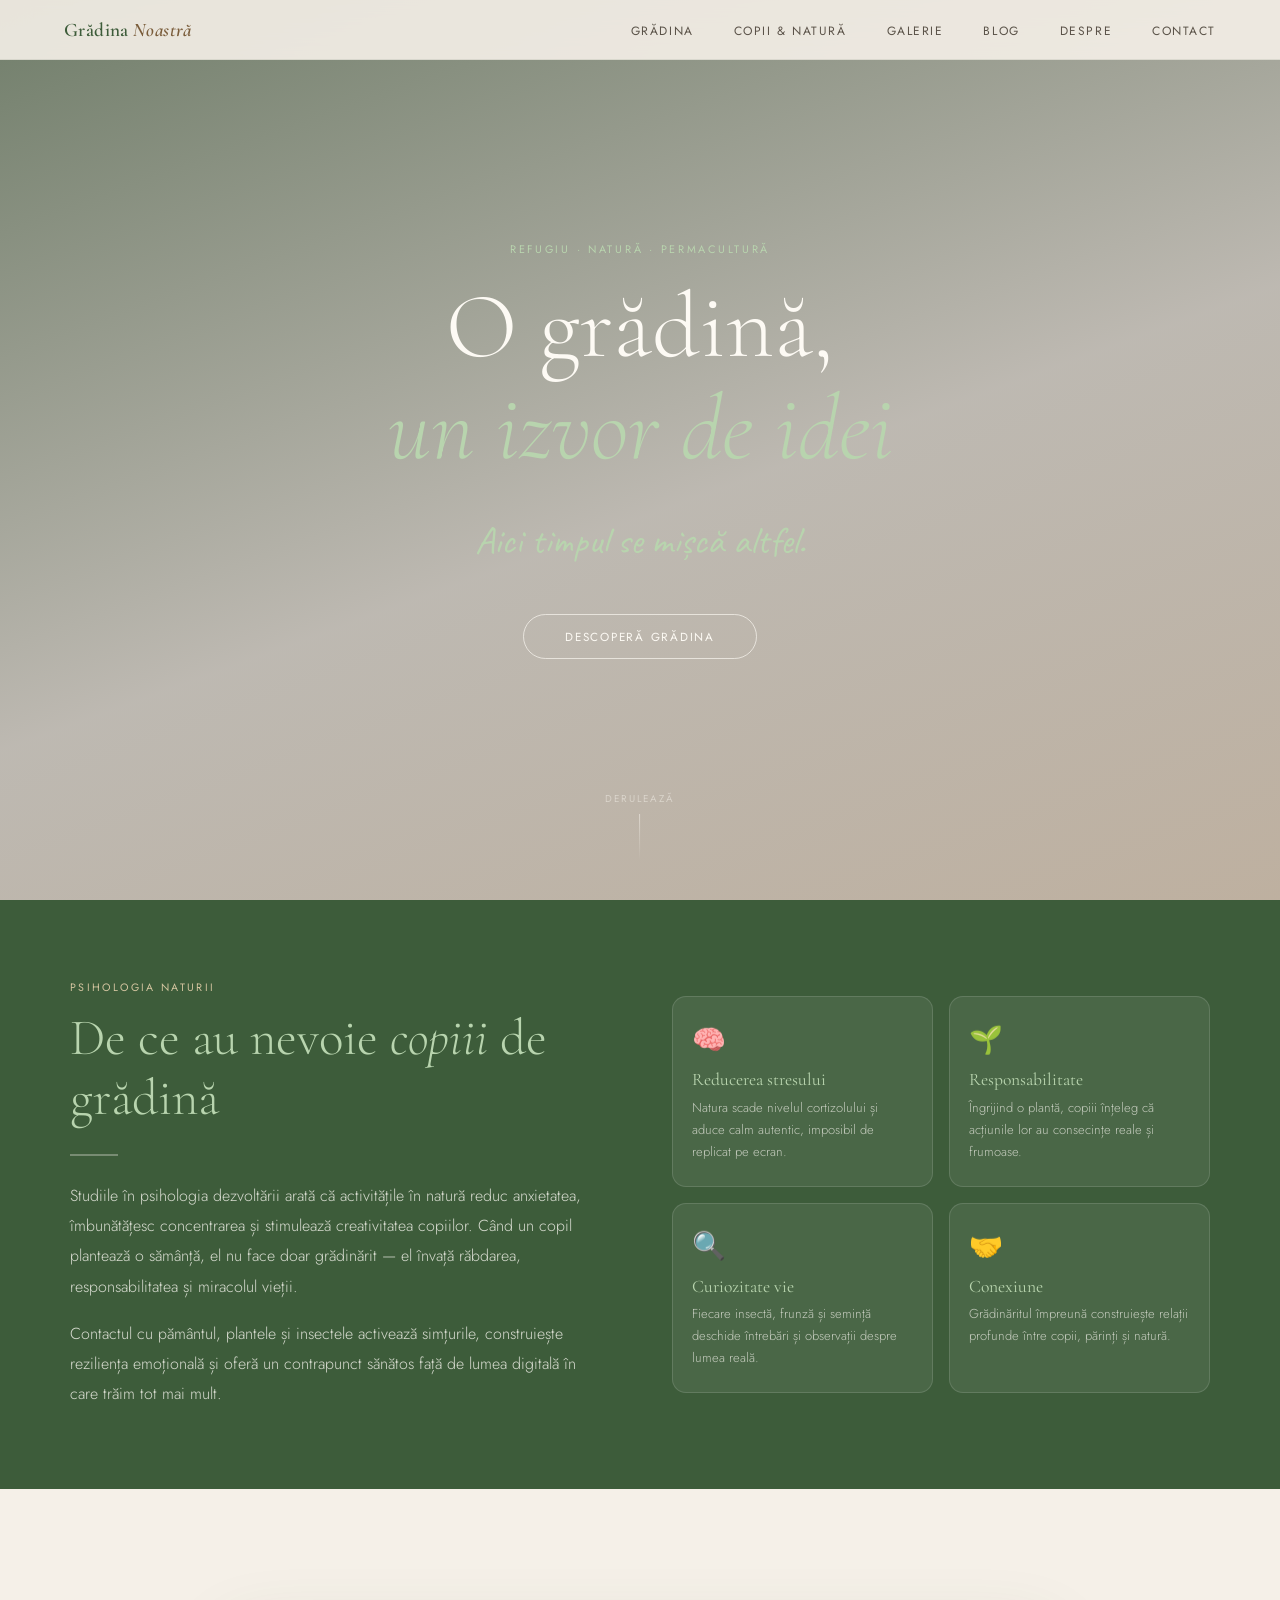
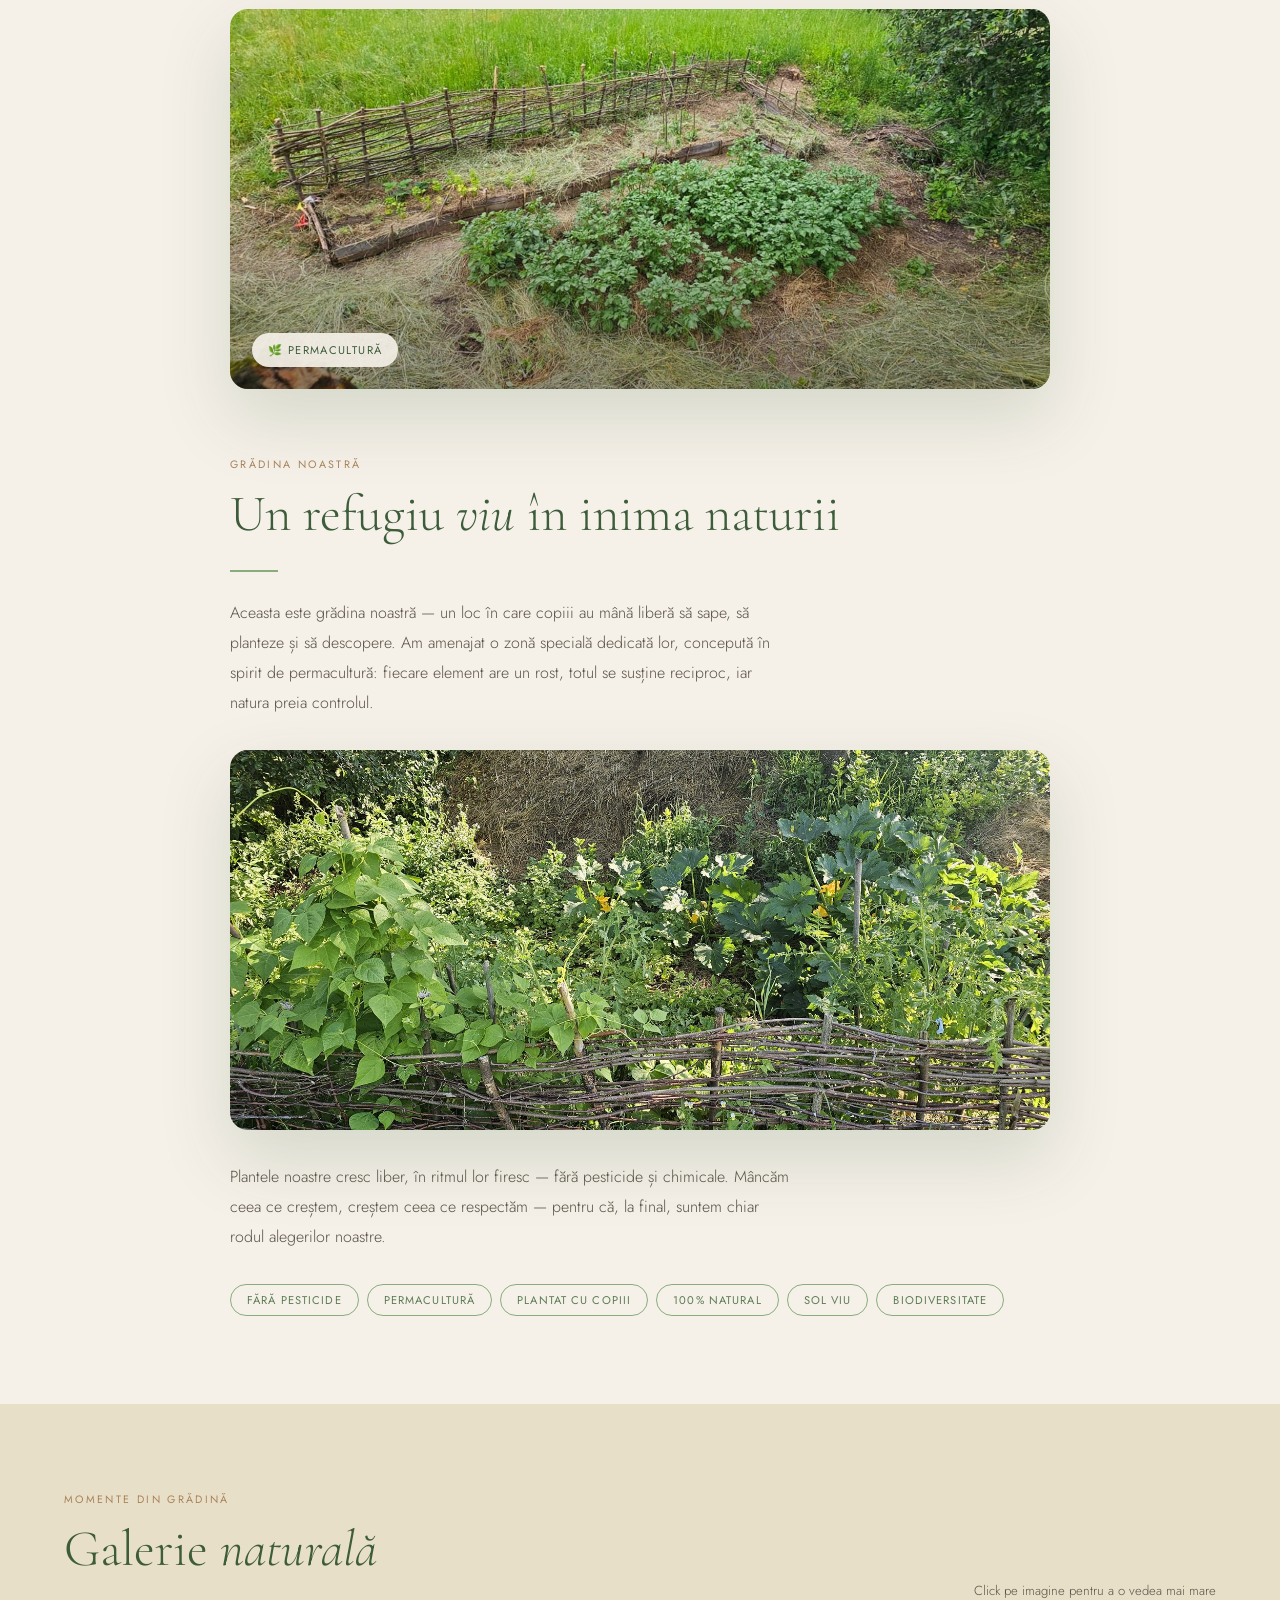
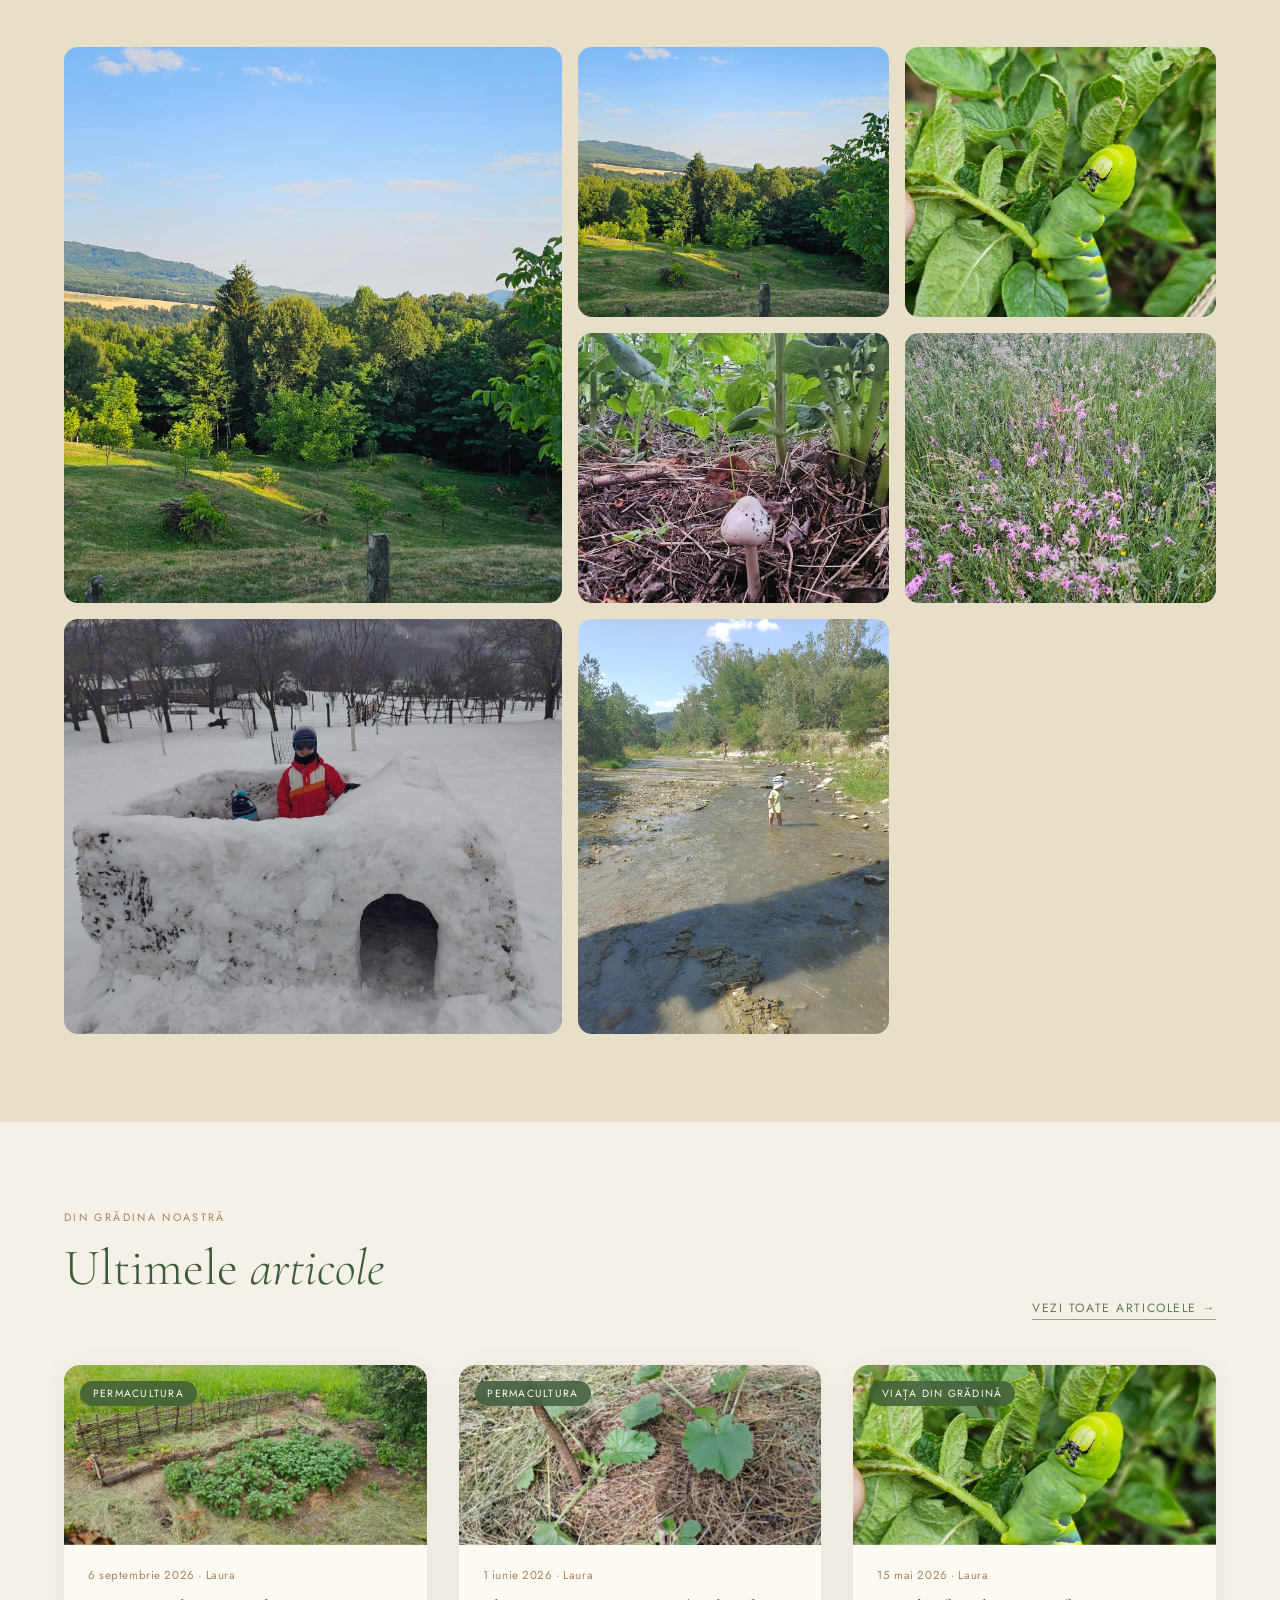
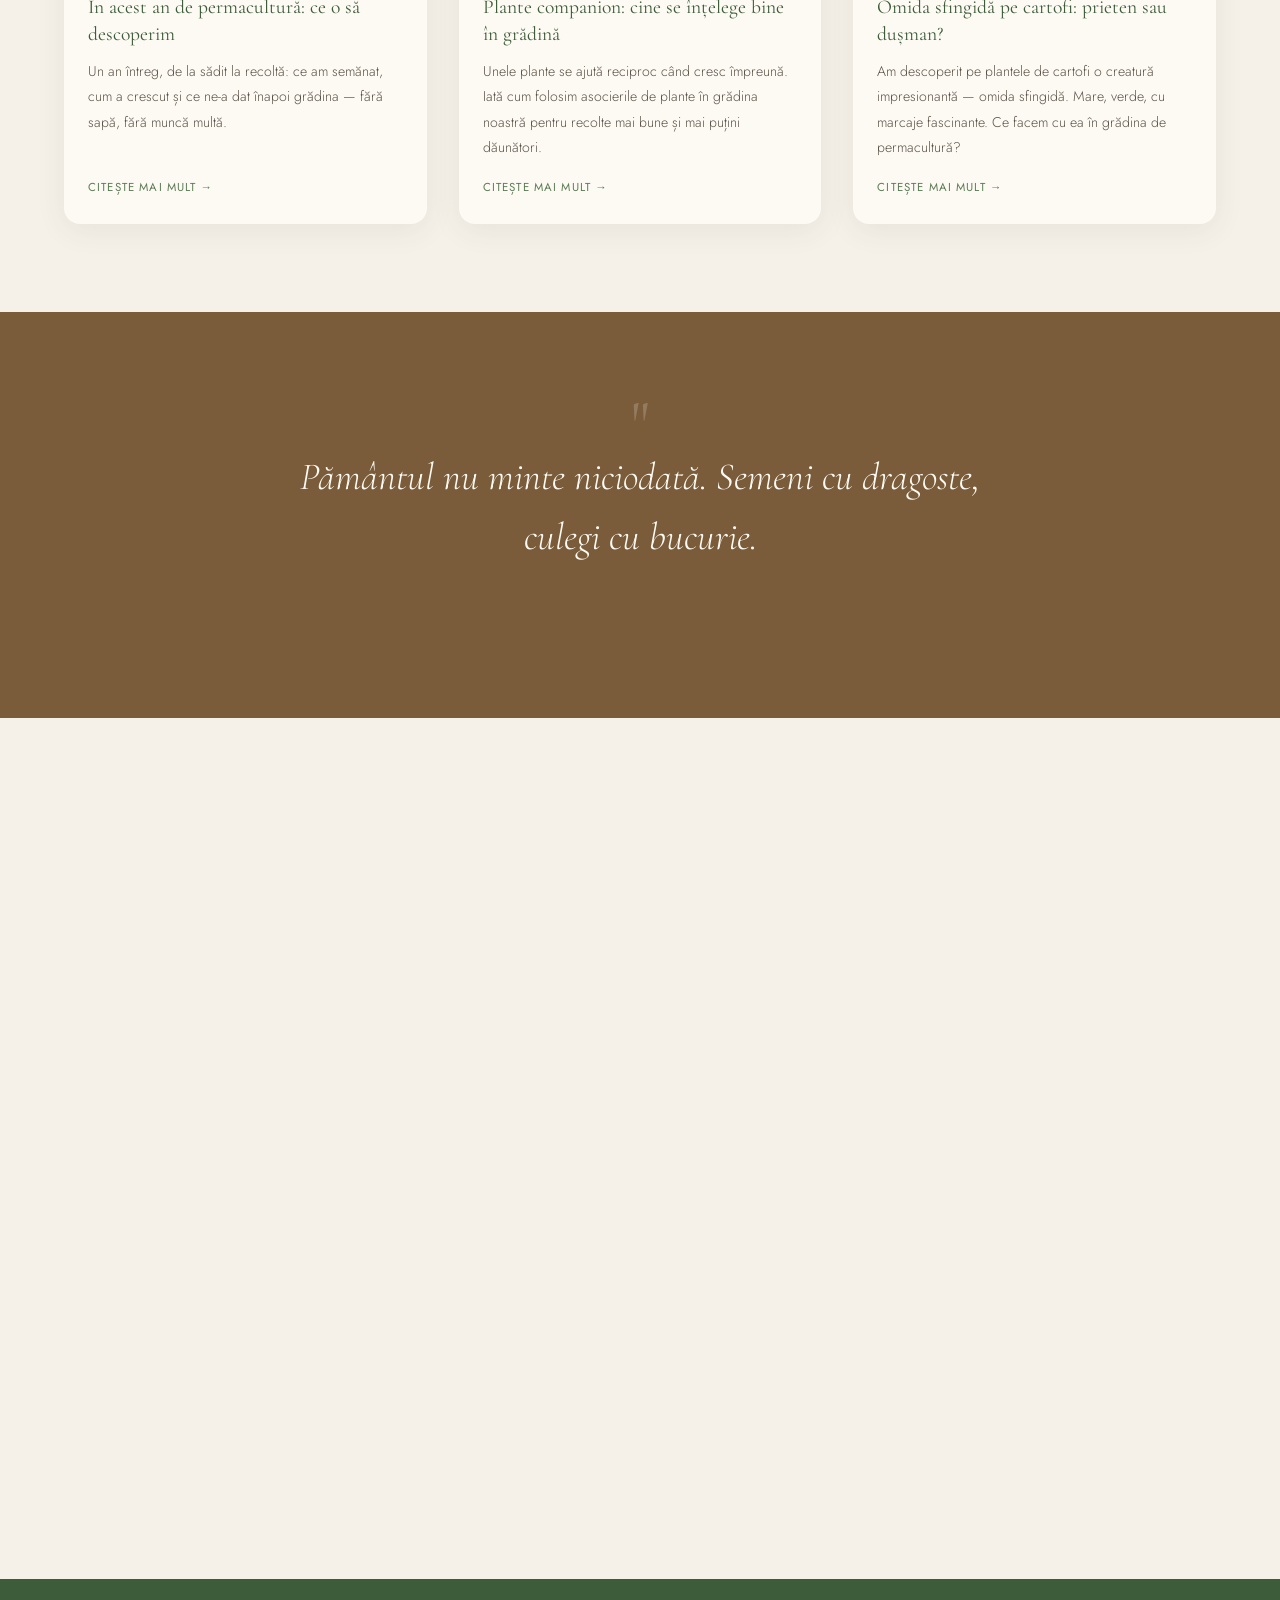
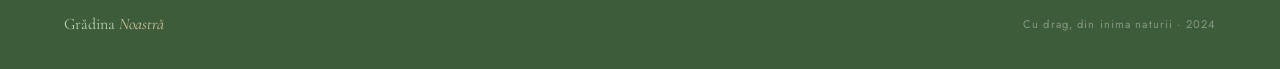
==== index.html @ 70203afa "restilizare" ====
<!DOCTYPE html>
<html lang="ro">
<head>
  <meta charset="UTF-8" />
  <meta name="viewport" content="width=device-width, initial-scale=1.0" />
  <title>Grădina Noastră — Un Izvor de Idei</title>

  <!-- Google Fonts -->
  <link rel="preconnect" href="https://fonts.googleapis.com" />
  <link rel="preconnect" href="https://fonts.gstatic.com" crossorigin />
  <link href="https://fonts.googleapis.com/css2?family=Cormorant+Garamond:ital,wght@0,300;0,400;0,600;1,300;1,400&family=Jost:wght@300;400;500&display=swap" rel="stylesheet" />
  <link href="https://fonts.googleapis.com/css2?family=Caveat:wght@400;500&display=swap" rel="stylesheet" />
  <!-- Stylesheet -->
  <link rel="stylesheet" href="css/style.css" />
</head>
<body>

  <!-- ─── NAV ──────────────────────────────────────────────────── -->
  <nav id="nav">
    <a href="index.html" class="nav-logo">Grădina <em>Noastră</em></a>
    <ul class="nav-links">
      <li><a href="#gradina">Grădina</a></li>
      <li><a href="#copii">Copii &amp; Natură</a></li>
      <li><a href="#galerie">Galerie</a></li>
      <li><a href="blog.html">Blog</a></li>
      <li><a href="despre.html">Despre</a></li>
      <li><a href="#contact">Contact</a></li>
      
    </ul>
    <div class="nav-toggle" id="navToggle" onclick="toggleMenu()">
      <span></span><span></span><span></span>
    </div>
  </nav>

  <!-- Mobile menu -->
  <div class="mobile-menu" id="mobileMenu">
    <a href="#gradina"  onclick="toggleMenu()">Grădina</a>
    <a href="#copii"    onclick="toggleMenu()">Copii &amp; Natură</a>
    <a href="#galerie"  onclick="toggleMenu()">Galerie</a>
    <a href="blog.html"  onclick="toggleMenu()">Blog</a>
    <a href="despre.html" onclick="toggleMenu()">Despre</a>
    <a href="#contact"  onclick="toggleMenu()">Contact</a>
   
  </div>

  <!-- ─── HERO ──────────────────────────────────────────────────── -->
  <section class="hero" id="hero">
   <div class="hero-bg">
     <video class="hero-video" autoplay muted loop playsinline preload="auto" poster="images/greieri_poster.jpg">
       <source src="images/cantat_de_greieri.mp4" type="video/mp4">
     </video>
    </div>
    <div class="hero-content">
      <p class="hero-eyebrow">Refugiu · Natură · Permacultură</p>
      <h1 class="hero-title">O grădină,<br><em>un izvor de idei</em></h1>
      <p class="hero-text" style="font-family: 'Caveat', cursive; font-size: 2.4rem; line-height: 1.5; color: #b8d4ae;">
        Aici timpul se mișcă altfel.
      </p>

      <a href="#gradina" class="btn">Descoperă grădina</a>
    </div>
    <div class="hero-scroll">
      <span>Derulează</span>
      <div class="scroll-line"></div>
    </div>
  </section>

  <!-- ─── PSYCH STRIP ───────────────────────────────────────────── -->
  <div class="psych-strip" id="copii">
    <div class="psych-inner">

      <div class="psych-text reveal">
        <p class="section-label">Psihologia naturii</p>
        <h2 class="section-title">De ce au nevoie <em>copiii</em> de grădină</h2>
        <div class="divider light"></div>
        <p class="section-body">
          Studiile în psihologia dezvoltării arată că activitățile în natură reduc anxietatea, îmbunătățesc
          concentrarea și stimulează creativitatea copiilor. Când un copil plantează o sămânță, el nu face
          doar grădinărit — el învață răbdarea, responsabilitatea și miracolul vieții.
        </p>
        <p class="section-body" style="margin-top:1.1rem">
          Contactul cu pământul, plantele și insectele activează simțurile, construiește reziliența
          emoțională și oferă un contrapunct sănătos față de lumea digitală în care trăim tot mai mult.
        </p>
      </div>

      <div class="psych-cards reveal" style="transition-delay:0.2s">
        <div class="psych-card">
          <div class="psych-card-icon">🧠</div>
          <div class="psych-card-title">Reducerea stresului</div>
          <div class="psych-card-text">Natura scade nivelul cortizolului și aduce calm autentic, imposibil de replicat pe ecran.</div>
        </div>
        <div class="psych-card">
          <div class="psych-card-icon">🌱</div>
          <div class="psych-card-title">Responsabilitate</div>
          <div class="psych-card-text">Îngrijind o plantă, copiii înțeleg că acțiunile lor au consecințe reale și frumoase.</div>
        </div>
        <div class="psych-card">
          <div class="psych-card-icon">🔍</div>
          <div class="psych-card-title">Curiozitate vie</div>
          <div class="psych-card-text">Fiecare insectă, frunză și semință deschide întrebări și observații despre lumea reală.</div>
        </div>
        <div class="psych-card">
          <div class="psych-card-icon">🤝</div>
          <div class="psych-card-title">Conexiune</div>
          <div class="psych-card-text">Grădinăritul împreună construiește relații profunde între copii, părinți și natură.</div>
        </div>
      </div>

    </div>
  </div>

  <!-- ─── GARDEN SECTION ────────────────────────────────────────── -->
  <section id="gradina">
<div class="garden-inner">

  <div class="garden-photo has-badge reveal">
    <img src="images/gradina.jpg" alt="Grădina noastră — peisaj natural de munte">
    <div class="garden-badge">🌿 Permacultură</div>
  </div>

  <div class="garden-text reveal" style="transition-delay:0.18s">
    <p class="section-label">Grădina noastră</p>
    <h2 class="section-title">Un refugiu <em>viu</em> în inima naturii</h2>
    <div class="divider"></div>
    <p class="section-body">
      Aceasta este grădina noastră — un loc în care copiii au mână liberă să sape, să planteze și
      să descopere. Am amenajat o zonă specială dedicată lor, concepută în spirit de permacultură:
      fiecare element are un rost, totul se susține reciproc, iar natura preia controlul.
    </p>

    <div class="garden-photo">
      <img src="images/plante_inflorite.jpg" alt="Plante înflorite în grădina noastră">
    </div>

    <p class="section-body">
      Plantele noastre cresc liber, în ritmul lor firesc — fără pesticide și chimicale. Mâncăm ceea ce creștem, creștem ceea ce respectăm — pentru că, la final, suntem chiar rodul alegerilor noastre.
    </p>

    <div class="tags">
      <span class="tag">Fără pesticide</span>
      <span class="tag">Permacultură</span>
      <span class="tag">Plantat cu copiii</span>
      <span class="tag">100% natural</span>
      <span class="tag">Sol viu</span>
      <span class="tag">Biodiversitate</span>
    </div>
  </div>

   </div>
  </section>

  <!-- ─── GALLERY ───────────────────────────────────────────────── -->
  <section class="gallery-section" id="galerie">
    <div class="gallery-head reveal">
      <div>
        <p class="section-label">Momente din grădină</p>
        <h2 class="section-title">Galerie <em>naturală</em></h2>
      </div>
      <p style="font-size:0.82rem;color:var(--text-lt);font-weight:300;max-width:260px;text-align:right;line-height:1.7">
        Click pe imagine pentru a o vedea mai mare
      </p>
    </div>

    <div class="gallery-grid reveal" style="transition-delay:0.1s">

      <div class="gallery-item g-large" onclick="openLightbox('images/poza1.jpeg')">
        <img src="images/poza1.jpeg" alt="Casele și peisajul de munte" />
        <div class="gallery-caption">Satul nostru în lumina amurgului</div>
      </div>

      <div class="gallery-item" onclick="openLightbox('images/nucii.jpeg')">
        <img src="images/nucii.jpeg" alt="Grădina naturală cu pomi" />
        <div class="gallery-caption">Mica livada cu nuci</div>
      </div>

      <div class="gallery-item" onclick="openLightbox('images/omida.jpeg')">
        <img src="images/omida.jpeg" alt="Omidă vie pe plante de roșii" />
        <div class="gallery-caption">Viața mică din grădină</div>
      </div>

      <div class="gallery-item" onclick="openLightbox('images/ciuperca.jpeg')">
        <img src="images/ciuperca.jpeg" alt="Ciuperca din grădină" />
        <div class="gallery-caption">Ciuperca din grădină</div>
      </div>

       <div class="gallery-item" onclick="openLightbox('images/flori.jpeg')">
        <img src="images/flori.jpeg" alt="Flori naturale în grădină" />
        <div class="gallery-caption">Flori sălbatice și culori naturale</div>
      </div>

     <div class="gallery-item" onclick="openLightbox('images/cazemate.jpeg')">
        <img src="images/cazemate.jpeg" alt="Jocul de iarna" />
        <div class="gallery-caption">Imaginație și construcție</div>
      </div>

      <div class="gallery-item" onclick="openLightbox('images/la_rau.jpeg')">
        <img src="images/la_rau.jpeg" alt="Dupa pesti" />
        <div class="gallery-caption">Cercetand apa</div>
      </div>


    </div>
  </section>

  <!-- ─── LIGHTBOX ──────────────────────────────────────────────── -->
  <div class="lightbox" id="lightbox" onclick="closeLightbox()">
    <div class="lb-close" onclick="closeLightbox()">×</div>
    <img id="lbImg" src="" alt="Imagine mărită" />
  </div>

  <!-- ─── BLOG PREVIEW ────────────────────────────────────────────── -->
  <section class="blog-preview-section" id="blog">
    <div class="blog-preview-head reveal">
      <div>
        <p class="section-label">Din grădina noastră</p>
        <h2 class="section-title">Ultimele <em>articole</em></h2>
      </div>
      <a href="blog.html">Vezi toate articolele →</a>
    </div>
    <div id="blog-preview-grid" class="blog-grid"></div>
  </section>

  <!-- ─── QUOTE ─────────────────────────────────────────────────── -->
  <div class="quote-section">
    <div class="quote-mark reveal">"</div>
    <p class="quote-text reveal" style="transition-delay:0.1s">
      Pământul nu minte niciodată. Semeni cu dragoste, culegi cu bucurie.
    </p>
    <div class="divider center light reveal" style="transition-delay:0.2s"></div>
    <p class="quote-author reveal" style="transition-delay:0.25s">Din înțelepciunea grădinii noastre</p>
  </div>

  <!-- ─── CONTACT ───────────────────────────────────────────────── -->
  <section id="contact">
    <div class="contact-inner">
      <p class="section-label reveal">Hai să vorbim</p>
      <h2 class="section-title reveal" style="transition-delay:0.1s">Împărtășește <em>amintiri</em> cu noi</h2>
      <div class="divider center reveal" style="transition-delay:0.15s"></div>
      <p class="contact-intro reveal" style="transition-delay:0.2s">
        Ai crescut cu o grădină care te-a format? Ai amintiri despre miros de pământ proaspăt sau
        roșii coapte culese cu mâna ta? Scrie-ne — fiecare poveste din natură merită să fie auzită.
        Te invităm să descoperi împreună cu noi lumea vie din grădină.
      </p>

      <form onsubmit="handleSubmit(event)" class="reveal" style="transition-delay:0.25s">
        <div class="form-row">
          <div class="form-group">
            <label for="fname">Prenume</label>
            <input type="text" id="fname" placeholder="Maria" required />
          </div>
          <div class="form-group">
            <label for="lname">Nume</label>
            <input type="text" id="lname" placeholder="Ionescu" />
          </div>
        </div>
        <div class="form-group">
          <label for="email">Email</label>
          <input type="email" id="email" placeholder="tu@exemplu.ro" required />
        </div>
        <div class="form-group">
          <label for="msg">Mesajul tău</label>
          <textarea id="msg"
            placeholder="Povestește-ne despre grădina ta, amintiri din copilărie sau întrebări despre permacultură…"
            required></textarea>
        </div>
        <button type="submit" class="btn-green">Trimite mesajul</button>
      </form>

      <div class="success-msg" id="successMsg">
        🌿 Mulțumim frumos! Am primit mesajul tău și te vom contacta în curând.
      </div>
    </div>
  </section>

  <!-- ─── FOOTER ────────────────────────────────────────────────── -->
  <footer>
    <div class="footer-logo">Grădina <em>Noastră</em></div>
    <div class="footer-note">Cu drag, din inima naturii · 2024</div>
  </footer>

  <!-- JavaScript -->
  <script src="data/articles.js"></script>
  <script src="js/main.js"></script>
  <script src="js/blog.js"></script>
  <script>initHomeBlog();</script>

</body>
</html>
---- css/style.css ----
/* ============================================================
   GRĂDINA NOASTRĂ — style.css
   ============================================================ */

/* ─── TOKENS ─────────────────────────────────────────────────── */
:root {
  --cream:    #f5f0e8;
  --beige:    #e8dfc8;
  --sand:     #d4c5a0;
  --green-1:  #3d5c3a;
  --green-2:  #5c7c55;
  --green-3:  #8aad7e;
  --green-4:  #b8d4ae;
  --earth:    #7a5c3a;
  --earth-lt: #a8835a;
  --text:     #2d2a24;
  --text-lt:  #5a5248;
  --white:    #fdfaf4;

  --font-display: 'Cormorant Garamond', Georgia, serif;
  --font-body:    'Jost', sans-serif;
  --ease: cubic-bezier(0.25, 0.46, 0.45, 0.94);
}

/* ─── RESET ──────────────────────────────────────────────────── */
*, *::before, *::after { box-sizing: border-box; margin: 0; padding: 0; }
html { scroll-behavior: smooth; }
body {
  font-family: var(--font-body);
  background: var(--cream);
  color: var(--text);
  overflow-x: hidden;
}
img { display: block; width: 100%; object-fit: cover; }
a { color: inherit; text-decoration: none; }

/* ─── SCROLLBAR ──────────────────────────────────────────────── */
::-webkit-scrollbar { width: 5px; }
::-webkit-scrollbar-track { background: var(--beige); }
::-webkit-scrollbar-thumb { background: var(--green-2); border-radius: 3px; }

/* ─── NAV ────────────────────────────────────────────────────── */
nav {
  position: fixed; top: 0; left: 0; right: 0; z-index: 100;
  display: flex; align-items: center; justify-content: space-between;
  padding: 1.1rem 5vw;
  background: rgba(245, 240, 232, 0.9);
  backdrop-filter: blur(14px);
  -webkit-backdrop-filter: blur(14px);
  border-bottom: 1px solid rgba(61, 92, 58, 0.1);
  transition: box-shadow 0.3s var(--ease);
}
nav.scrolled { box-shadow: 0 4px 30px rgba(61, 92, 58, 0.1); }

.nav-logo {
  font-family: var(--font-display);
  font-size: 1.2rem; font-weight: 600;
  color: var(--green-1); letter-spacing: 0.02em;
}
.nav-logo em { font-style: italic; color: var(--earth); }

.nav-links { display: flex; gap: 2.5rem; list-style: none; }
.nav-links a {
  font-size: 0.75rem; letter-spacing: 0.13em; text-transform: uppercase;
  color: var(--text-lt); transition: color 0.2s;
}
.nav-links a:hover { color: var(--green-1); }

.nav-toggle { display: none; flex-direction: column; gap: 5px; cursor: pointer; }
.nav-toggle span {
  display: block; width: 24px; height: 1.5px;
  background: var(--green-1);
  transition: transform 0.3s var(--ease), opacity 0.3s;
}
.nav-toggle.open span:nth-child(1) { transform: translateY(6.5px) rotate(45deg); }
.nav-toggle.open span:nth-child(2) { opacity: 0; }
.nav-toggle.open span:nth-child(3) { transform: translateY(-6.5px) rotate(-45deg); }

.mobile-menu {
  display: none; flex-direction: column;
  position: fixed; top: 60px; left: 0; right: 0; z-index: 99;
  background: rgba(245, 240, 232, 0.97);
  padding: 1.2rem 5vw 1.8rem;
  border-bottom: 1px solid var(--beige);
}
.mobile-menu.open { display: flex; }
.mobile-menu a {
  font-size: 0.85rem; letter-spacing: 0.1em; text-transform: uppercase;
  color: var(--text-lt); padding: 0.8rem 0;
  border-bottom: 1px solid rgba(61, 92, 58, 0.1);
}
.mobile-menu a:last-child { border-bottom: none; }

/* ─── HERO ───────────────────────────────────────────────────── */
.hero {
  position: relative; height: 100vh; min-height: 580px;
  display: flex; align-items: center; justify-content: center;
  overflow: hidden;
}
.hero-bg {
  position: absolute; inset: 0;
  background-image: url('../images/nucii.jpeg');
  background-size: cover; background-position: center 30%;
  transform: scale(1.06);
  transition: transform 10s var(--ease);
}
.hero-bg::after {
  content: '';
  position: absolute; inset: 0;
  background: linear-gradient(
    160deg,
    rgba(30, 55, 28, 0.62) 0%,
    rgba(45, 42, 36, 0.28) 55%,
    rgba(100, 72, 42, 0.38) 100%
  );
}
.hero.loaded .hero-bg { transform: scale(1); }

.hero-content {
  position: relative; z-index: 2;
  text-align: center; padding: 0 5vw; max-width: 860px;
  opacity: 0; transform: translateY(32px);
  transition: opacity 1.1s 0.3s var(--ease), transform 1.1s 0.3s var(--ease);
}
.hero.loaded .hero-content { opacity: 1; transform: translateY(0); }

.hero-eyebrow {
  font-size: 0.68rem; letter-spacing: 0.25em; text-transform: uppercase;
  color: var(--green-4); margin-bottom: 1.2rem;
}
.hero-title {
  font-family: var(--font-display);
  font-size: clamp(3rem, 7.5vw, 5.8rem);
  font-weight: 300; line-height: 1.1;
  color: var(--white); margin-bottom: 2rem;
}
.hero-title em { font-style: italic; color: var(--green-4); }

.hero-text {
  font-size: clamp(0.92rem, 1.8vw, 1.05rem);
  font-weight: 300; line-height: 1.9;
  color: rgba(253, 250, 244, 0.87);
  max-width: 580px; margin: 0 auto 2.8rem;
}

.btn {
  display: inline-block; padding: 0.85rem 2.6rem;
  border: 1.5px solid rgba(253, 250, 244, 0.65);
  color: var(--white);
  font-family: var(--font-body); font-size: 0.73rem;
  letter-spacing: 0.15em; text-transform: uppercase;
  border-radius: 100px;
  transition: background 0.3s, border-color 0.3s;
}
.btn:hover { background: var(--green-2); border-color: var(--green-2); }

.hero-scroll {
  position: absolute; bottom: 2.5rem; left: 50%; transform: translateX(-50%);
  z-index: 2; display: flex; flex-direction: column; align-items: center; gap: 0.5rem;
}
.hero-scroll span {
  font-size: 0.62rem; letter-spacing: 0.2em; text-transform: uppercase;
  color: rgba(253, 250, 244, 0.45);
}
.scroll-line {
  width: 1px; height: 46px;
  background: linear-gradient(to bottom, rgba(253, 250, 244, 0.5), transparent);
  animation: pulse 2.2s ease-in-out infinite;
}
@keyframes pulse {
  0%, 100% { opacity: 0.35; }
  50%       { opacity: 1; }
}

/* ─── SECTIONS COMMONS ───────────────────────────────────────── */
section { padding: 5.5rem 5vw; }

.section-label {
  font-size: 0.67rem; letter-spacing: 0.22em; text-transform: uppercase;
  color: var(--earth-lt); margin-bottom: 0.8rem;
}
.section-title {
  font-family: var(--font-display);
  font-size: clamp(2rem, 4.5vw, 3.2rem);
  font-weight: 300; line-height: 1.18;
  color: var(--green-1); margin-bottom: 1.4rem;
}
.section-title em { font-style: italic; }
.section-body {
  font-size: 1rem; font-weight: 300; line-height: 1.88;
  color: var(--text-lt); max-width: 560px;
}

.divider { width: 48px; height: 1.5px; background: var(--green-3); margin: 1.6rem 0; }
.divider.center { margin: 1.6rem auto; }
.divider.light { background: rgba(253, 250, 244, 0.3); }

.reveal {
  opacity: 0; transform: translateY(28px);
  transition: opacity 0.85s var(--ease), transform 0.85s var(--ease);
}
.reveal.visible { opacity: 1; transform: translateY(0); }

/* ─── PSYCH STRIP ────────────────────────────────────────────── */
.psych-strip { background: var(--green-1); padding: 5rem 5vw; }
.psych-inner {
  max-width: 1140px; margin: 0 auto;
  display: grid; grid-template-columns: 1fr 1fr; gap: 4rem; align-items: center;
}
.psych-text .section-title { color: var(--green-4); }
.psych-text .section-body  { color: rgba(253, 250, 244, 0.8); max-width: 100%; }
.psych-text .section-label { color: var(--sand); }

.psych-cards { display: grid; grid-template-columns: 1fr 1fr; gap: 1rem; }
.psych-card {
  background: rgba(255, 255, 255, 0.07);
  border: 1px solid rgba(255, 255, 255, 0.13);
  border-radius: 14px; padding: 1.4rem 1.2rem;
  transition: background 0.3s, transform 0.3s;
}
.psych-card:hover { background: rgba(255, 255, 255, 0.12); transform: translateY(-4px); }
.psych-card-icon  { font-size: 1.7rem; margin-bottom: 0.65rem; }
.psych-card-title {
  font-family: var(--font-display); font-size: 1.1rem;
  color: var(--green-4); margin-bottom: 0.4rem; font-weight: 400;
}
.psych-card-text  { font-size: 0.81rem; color: rgba(253,250,244,0.68); line-height: 1.72; font-weight: 300; }

/* ─── GARDEN SECTION ─────────────────────────────────────────── */
.garden-inner {
  max-width: 1180px; margin: 0 auto;
  display: grid; grid-template-columns: 1fr 1fr; gap: 4.5rem; align-items: center;
}
.garden-img {
  position: relative; border-radius: 18px; overflow: hidden; height: 540px;
  box-shadow: 0 28px 70px rgba(61, 92, 58, 0.17);
}
.garden-img img { height: 100%; transition: transform 6s var(--ease); }
.garden-img:hover img { transform: scale(1.05); }
.garden-img::before {
  content: ''; position: absolute; inset: 0; z-index: 1;
  background: linear-gradient(to top, rgba(45,42,36,0.35) 0%, transparent 55%);
}
.garden-badge {
  position: absolute; bottom: 1.4rem; left: 1.4rem; z-index: 2;
  background: rgba(245,240,232,0.93);
  padding: 0.55rem 1rem; border-radius: 100px;
  font-size: 0.7rem; letter-spacing: 0.12em; text-transform: uppercase;
  color: var(--green-1); font-weight: 400;
}
.tags { display: flex; flex-wrap: wrap; gap: 0.5rem; margin-top: 2rem; }
.tag {
  font-size: 0.7rem; letter-spacing: 0.1em; text-transform: uppercase;
  padding: 0.42rem 1rem; border: 1px solid var(--green-3);
  border-radius: 100px; color: var(--green-2);
  transition: background 0.25s, color 0.25s; cursor: default;
}
.tag:hover { background: var(--green-2); color: var(--white); }

/* ─── GALLERY ────────────────────────────────────────────────── */
.gallery-section { background: var(--beige); }
.gallery-head {
  max-width: 1180px; margin: 0 auto 2.8rem;
  display: flex; align-items: flex-end; justify-content: space-between; flex-wrap: wrap; gap: 1rem;
}
.gallery-grid {
  max-width: 1180px; margin: 0 auto;
  display: grid;
  grid-template-columns: 1.6fr 1fr 1fr;
  grid-template-rows: 270px 270px;
  gap: 1rem;
}
.gallery-item { border-radius: 14px; overflow: hidden; position: relative; cursor: zoom-in; }
.gallery-item img { height: 100%; transition: transform 0.65s var(--ease); }
.gallery-item:hover img { transform: scale(1.07); }
.gallery-item::after {
  content: ''; position: absolute; inset: 0;
  background: rgba(61,92,58,0); transition: background 0.4s;
}
.gallery-item:hover::after { background: rgba(61,92,58,0.12); }
.g-large { grid-row: span 2; }
.g-wide  { grid-column: span 2; }
.gallery-caption {
  position: absolute; bottom: 0; left: 0; right: 0; z-index: 2;
  padding: 1.2rem 1.2rem 1rem;
  background: linear-gradient(to top, rgba(30,50,28,0.72) 0%, transparent 100%);
  font-size: 0.75rem; letter-spacing: 0.1em; text-transform: uppercase;
  color: rgba(253,250,244,0.85); opacity: 0; transition: opacity 0.35s;
}
.gallery-item:hover .gallery-caption { opacity: 1; }

/* ─── LIGHTBOX ───────────────────────────────────────────────── */
.lightbox {
  display: none; position: fixed; inset: 0; z-index: 300;
  background: rgba(30, 28, 24, 0.93);
  align-items: center; justify-content: center;
  cursor: zoom-out;
}
.lightbox.open { display: flex; }
.lightbox img { max-width: min(92vw, 1000px); max-height: 88vh; object-fit: contain; border-radius: 8px; }
.lb-close {
  position: absolute; top: 1.4rem; right: 1.6rem;
  font-size: 2rem; color: rgba(253,250,244,0.7);
  cursor: pointer; line-height: 1; transition: color 0.2s;
}
.lb-close:hover { color: var(--white); }

/* ─── QUOTE ──────────────────────────────────────────────────── */
.quote-section { background: var(--earth); text-align: center; padding: 5rem 5vw; }
.quote-mark {
  font-family: var(--font-display); font-size: 4rem;
  color: rgba(253,250,244,0.2); line-height: 1; margin-bottom: -0.5rem;
}
.quote-text {
  font-family: var(--font-display);
  font-size: clamp(1.4rem, 3.5vw, 2.4rem);
  font-weight: 300; font-style: italic;
  color: var(--white); line-height: 1.55;
  max-width: 760px; margin: 0 auto 1.2rem;
}
.quote-author {
  font-size: 0.75rem; letter-spacing: 0.18em; text-transform: uppercase;
  color: rgba(253,250,244,0.45);
}

/* ─── CONTACT ────────────────────────────────────────────────── */
.contact-inner { max-width: 620px; margin: 0 auto; text-align: center; }
.contact-intro {
  font-size: 1rem; font-weight: 300; line-height: 1.88;
  color: var(--text-lt); margin-bottom: 2.8rem;
}
.form-row { display: grid; grid-template-columns: 1fr 1fr; gap: 1rem; }
.form-group { margin-bottom: 1.1rem; text-align: left; }
.form-group label {
  display: block; font-size: 0.68rem; letter-spacing: 0.15em; text-transform: uppercase;
  color: var(--earth-lt); margin-bottom: 0.45rem;
}
.form-group input,
.form-group textarea {
  width: 100%; background: var(--white);
  border: 1.5px solid var(--sand); border-radius: 6px; padding: 0.82rem 1rem;
  font-family: var(--font-body); font-size: 0.9rem; color: var(--text);
  outline: none; transition: border-color 0.25s, box-shadow 0.25s;
}
.form-group input:focus,
.form-group textarea:focus {
  border-color: var(--green-2);
  box-shadow: 0 0 0 3px rgba(92,124,85,0.1);
}
.form-group textarea { resize: vertical; min-height: 128px; }
.btn-green {
  background: var(--green-1); color: var(--white); border: none; cursor: pointer;
  padding: 0.9rem 3rem; font-family: var(--font-body); font-size: 0.75rem;
  letter-spacing: 0.15em; text-transform: uppercase;
  border-radius: 100px; transition: background 0.3s, transform 0.2s; margin-top: 0.6rem;
}
.btn-green:hover { background: var(--green-2); transform: translateY(-2px); }
.success-msg {
  display: none; background: var(--green-4); border-radius: 8px;
  padding: 1rem 1.4rem; font-size: 0.9rem; color: var(--green-1); margin-top: 1.2rem;
}
.success-msg.show { display: block; }

/* ─── FOOTER ─────────────────────────────────────────────────── */
footer {
  background: var(--green-1); padding: 2.2rem 5vw;
  display: flex; align-items: center; justify-content: space-between;
  flex-wrap: wrap; gap: 0.8rem;
}
.footer-logo { font-family: var(--font-display); font-size: 1rem; color: var(--green-4); }
.footer-logo em { font-style: italic; color: var(--sand); }
.footer-note { font-size: 0.7rem; letter-spacing: 0.1em; color: rgba(253,250,244,0.38); }

/* ─── RESPONSIVE ─────────────────────────────────────────────── */
@media (max-width: 900px) {
  .psych-inner          { grid-template-columns: 1fr; gap: 2.5rem; }
  .garden-inner         { grid-template-columns: 1fr; gap: 2.5rem; }
  .garden-img           { height: 380px; }
  .gallery-grid         { grid-template-columns: 1fr 1fr; grid-template-rows: auto; }
  .g-large              { grid-row: span 1; }
  .g-wide               { grid-column: span 2; }
  .form-row             { grid-template-columns: 1fr; }
}
@media (max-width: 640px) {
  .nav-links            { display: none; }
  .nav-toggle           { display: flex; }
  section               { padding: 3.8rem 5vw; }
  .gallery-grid         { grid-template-columns: 1fr; }
  .g-wide               { grid-column: span 1; }
  .gallery-head         { flex-direction: column; align-items: flex-start; }
  .psych-cards          { grid-template-columns: 1fr; }
  footer                { flex-direction: column; text-align: center; }
}

/* ─── BLOG GRID ───────────────────────────────────────────────── */
.blog-grid {
  max-width: 1180px; margin: 0 auto;
  display: grid; grid-template-columns: repeat(3, 1fr); gap: 2rem;
}

/* ─── BLOG CARD ──────────────────────────────────────────────── */
@keyframes cardImgZoom {
  from { transform: scale(1.35); }
  to   { transform: scale(1); }
}

.blog-card {
  background: var(--white); border-radius: 16px; overflow: hidden;
  box-shadow: 0 6px 30px rgba(61,92,58,0.08);
  transition: transform 0.3s var(--ease), box-shadow 0.3s;
  display: flex; flex-direction: column;
}
.blog-card:hover {
  transform: translateY(-6px);
  box-shadow: 0 16px 50px rgba(61,92,58,0.14);
}
.blog-card-img {
  display: block; position: relative; overflow: hidden; height: 180px;
  border-radius: 12px 12px 0 0;
}
.blog-card-img img { height: 100%; width: 100%; object-fit: cover; transition: transform 0.6s var(--ease); }
.blog-card.visible .blog-card-img img { animation: cardImgZoom 1.2s ease-out both; }
.blog-card:hover .blog-card-img img { transform: scale(1.06); }
.blog-card-cat {
  position: absolute; top: 1rem; left: 1rem;
  background: rgba(61,92,58,0.82); backdrop-filter: blur(6px);
  color: var(--white); font-size: 0.65rem; letter-spacing: 0.12em;
  text-transform: uppercase; padding: 0.32rem 0.8rem; border-radius: 100px;
}
.blog-card-body {
  padding: 1.4rem 1.5rem 1.8rem; display: flex; flex-direction: column; flex: 1;
}
.blog-card-meta { font-size: 0.72rem; color: var(--earth-lt); letter-spacing: 0.05em; margin-bottom: 0.6rem; }
.blog-card-title { margin-bottom: 0.7rem; }
.blog-card-title a {
  font-family: var(--font-display); font-size: 1.22rem; font-weight: 400;
  color: var(--green-1); line-height: 1.3; transition: color 0.2s;
}
.blog-card-title a:hover { color: var(--earth); }
.blog-card-excerpt {
  font-size: 0.88rem; font-weight: 300; line-height: 1.8;
  color: var(--text-lt); flex: 1; margin-bottom: 1.2rem;
}
.blog-read-more {
  font-size: 0.72rem; letter-spacing: 0.1em; text-transform: uppercase;
  color: var(--green-2); transition: color 0.2s; align-self: flex-start;
}
.blog-read-more:hover { color: var(--green-1); }

/* ─── BLOG PREVIEW ───────────────────────────────────────────── */
.blog-preview-section { background: var(--cream); padding: 5.5rem 5vw; }
.blog-preview-head {
  max-width: 1180px; margin: 0 auto 2.8rem;
  display: flex; align-items: flex-end; justify-content: space-between;
  flex-wrap: wrap; gap: 1rem;
}
.blog-preview-head a {
  font-size: 0.75rem; letter-spacing: 0.13em; text-transform: uppercase;
  color: var(--green-2); border-bottom: 1px solid var(--green-3);
  padding-bottom: 2px; transition: color 0.2s;
}
.blog-preview-head a:hover { color: var(--green-1); }

/* ─── BLOG LIST PAGE ─────────────────────────────────────────── */
.blog-page-hero {
  background: var(--beige); padding: 7rem 5vw 4rem;
  text-align: center; border-bottom: 1px solid var(--sand);
}
.blog-list-section { padding: 3rem 5vw 5rem; }

.blog-filter-bar {
  max-width: 1180px; margin: 0 auto 2.5rem;
  display: flex; flex-wrap: wrap; gap: 0.6rem;
}
.blog-filter-btn {
  font-family: var(--font-body); font-size: 0.72rem; letter-spacing: 0.1em;
  text-transform: uppercase; padding: 0.45rem 1.2rem;
  border: 1.5px solid var(--green-3); border-radius: 100px;
  background: transparent; color: var(--green-2); cursor: pointer;
  transition: background 0.25s, color 0.25s, border-color 0.25s;
}
.blog-filter-btn:hover,
.blog-filter-btn.active { background: var(--green-2); color: var(--white); border-color: var(--green-2); }
.blog-empty { text-align: center; padding: 3rem; color: var(--text-lt); font-weight: 300; }

/* ─── ARTICLE PAGE ───────────────────────────────────────────── */
@keyframes articleHeroIn {
  from { transform: scale(1.08); opacity: 0.7; }
  to   { transform: scale(1); opacity: 1; }
}

@keyframes articleHeroContentIn {
  from { opacity: 0; transform: translateY(18px); }
  to   { opacity: 1; transform: translateY(0); }
}

.article-hero {
  position: relative; 
  height: 65vh; 
  min-height: 420px;
  width: 100%;
  display: flex; 
  align-items: flex-end;
  overflow: hidden;
  background-position: center center !important;
}
.article-hero-bg {
  position: absolute; inset: 0;
  background-size: cover; background-position: center;
  animation: articleHeroIn 1.4s ease-out both;
}
.article-hero-overlay {
  position: absolute; inset: 0;
  background: linear-gradient(to top, rgba(30,50,28,0.82) 0%, rgba(30,50,28,0.18) 60%, transparent 100%);
}
.article-hero-content {
  position: relative; z-index: 2; padding: 3rem 5vw; max-width: 860px;
  animation: articleHeroContentIn 0.8s 0.45s ease-out both;
}
.article-hero .section-label { color: var(--green-4); }
.article-title {
  font-family: var(--font-display);
  font-size: clamp(1.8rem, 4vw, 3rem);
  font-weight: 300; color: var(--white); line-height: 1.15; margin: 0.5rem 0;
}
.article-meta { font-size: 0.75rem; letter-spacing: 0.1em; color: rgba(253,250,244,0.55); }

.article-body { max-width: 760px; margin: 0 auto; padding: 3.5rem 5vw 5rem; }
.article-content { font-size: 1.05rem; font-weight: 400; line-height: 1.95; color: var(--text); }
.article-content img {
  width: 100%;
  height: auto;
  object-fit: contain;
  border-radius: 12px;
  margin: 1.5rem 0;
}
.article-content h3 {
  font-family: var(--font-display); font-size: 1.6rem; font-weight: 600;
  color: var(--green-1); margin: 2.2rem 0 0.8rem;
}
.article-content p { margin-bottom: 1.2rem; }
.article-content strong { color: var(--text); font-weight: 600; }
.article-content em { color: var(--earth); font-style: italic; }
.article-content ul { margin: 1rem 0 1.2rem 1.5rem; }
.article-content li { margin-bottom: 0.5rem; line-height: 1.8; }
.article-tags { display: flex; flex-wrap: wrap; gap: 0.5rem; margin: 2.5rem 0; }
.article-series { color: var(--green-2); font-size: 0.9rem; margin-bottom: 1.5rem; }

.article-nav {
  display: flex; justify-content: space-between; gap: 1rem;
  padding: 2rem 0; border-top: 1px solid var(--sand); margin-bottom: 2rem;
}
.article-nav-link {
  font-size: 0.8rem; font-weight: 300; color: var(--green-2);
  transition: color 0.2s; line-height: 1.5;
}
.article-nav-link:hover { color: var(--green-1); }
.article-back { text-align: center; }

/* ─── SERIES ─────────────────────────────────────────────────── */
.blog-series-group { margin-bottom: 3rem; }
.blog-series-header {
  display: flex; align-items: center; gap: 10px; margin-bottom: 1.5rem;
  border-bottom: 2px solid var(--green-3); padding-bottom: 0.5rem;
}
.blog-series-icon { font-size: 1.4rem; }
.blog-series-title { font-family: var(--font-display); font-size: 1.4rem; color: var(--green-1); margin: 0; }
.blog-series-cards { display: grid; grid-template-columns: repeat(auto-fill, minmax(280px, 1fr)); gap: 1.5rem; }
.blog-card-series { display: inline-block; font-size: 0.75rem; color: var(--green-2); margin-bottom: 4px; }

/* ─── NAV ACTIVE ─────────────────────────────────────────────── */
.nav-active { color: var(--green-1) !important; }

/* ─── RESPONSIVE BLOG ────────────────────────────────────────── */
@media (max-width: 900px) {
  .blog-grid { grid-template-columns: 1fr 1fr; }
}
@media (max-width: 640px) {
  .blog-grid            { grid-template-columns: 1fr; }
  .blog-card-img        { height: 200px; }
  .article-hero         { height: 55vh; }
  .blog-preview-head    { flex-direction: column; align-items: flex-start; }
}

/* ─── DESPRE PAGE ────────────────────────────────────────────── */
body.despre-page {
  background: var(--beige);
}
/* ─── Video de fundal în hero ─────────────────────── */
.hero-video {
  position: absolute;
  inset: 0;
  width: 100%;
  height: 100%;
  object-fit: cover;
  z-index: 0;
}

.hero-bg::after { z-index: 1; }

/* Pe telefon rămâne poza — economisim datele vizitatorilor */
@media (max-width: 700px) {
  .hero-video { display: none; }
}

/* Respectăm preferința de mișcare redusă a vizitatorului */
@media (prefers-reduced-motion: reduce) {
  .hero-video { display: none; }
}

/* ─── Două poze în secțiunea Grădina ─────────────── */
/* ─── Secțiunea Grădina: o coloană, poze în text ─── */
.garden-inner {
  grid-template-columns: 1fr;
  max-width: 820px;
  gap: 2.2rem;
}

.garden-photo {
  position: relative;
  border-radius: 18px;
  overflow: hidden;
  box-shadow: 0 28px 70px rgba(61, 92, 58, 0.17);
  margin: 2rem 0;
}

.garden-photo img {
  width: 100%;
  height: 380px;
  object-fit: cover;
  display: block;
}

.garden-photo.has-badge::before {
  content: '';
  position: absolute;
  inset: 0;
  z-index: 1;
  background: linear-gradient(to top, rgba(45, 42, 36, 0.35) 0%, transparent 55%);
}

@media (max-width: 900px) {
  .garden-photo img { height: 260px; }
}
.hero-bg { background-image: url('../images/greieri_poster.jpg'); }
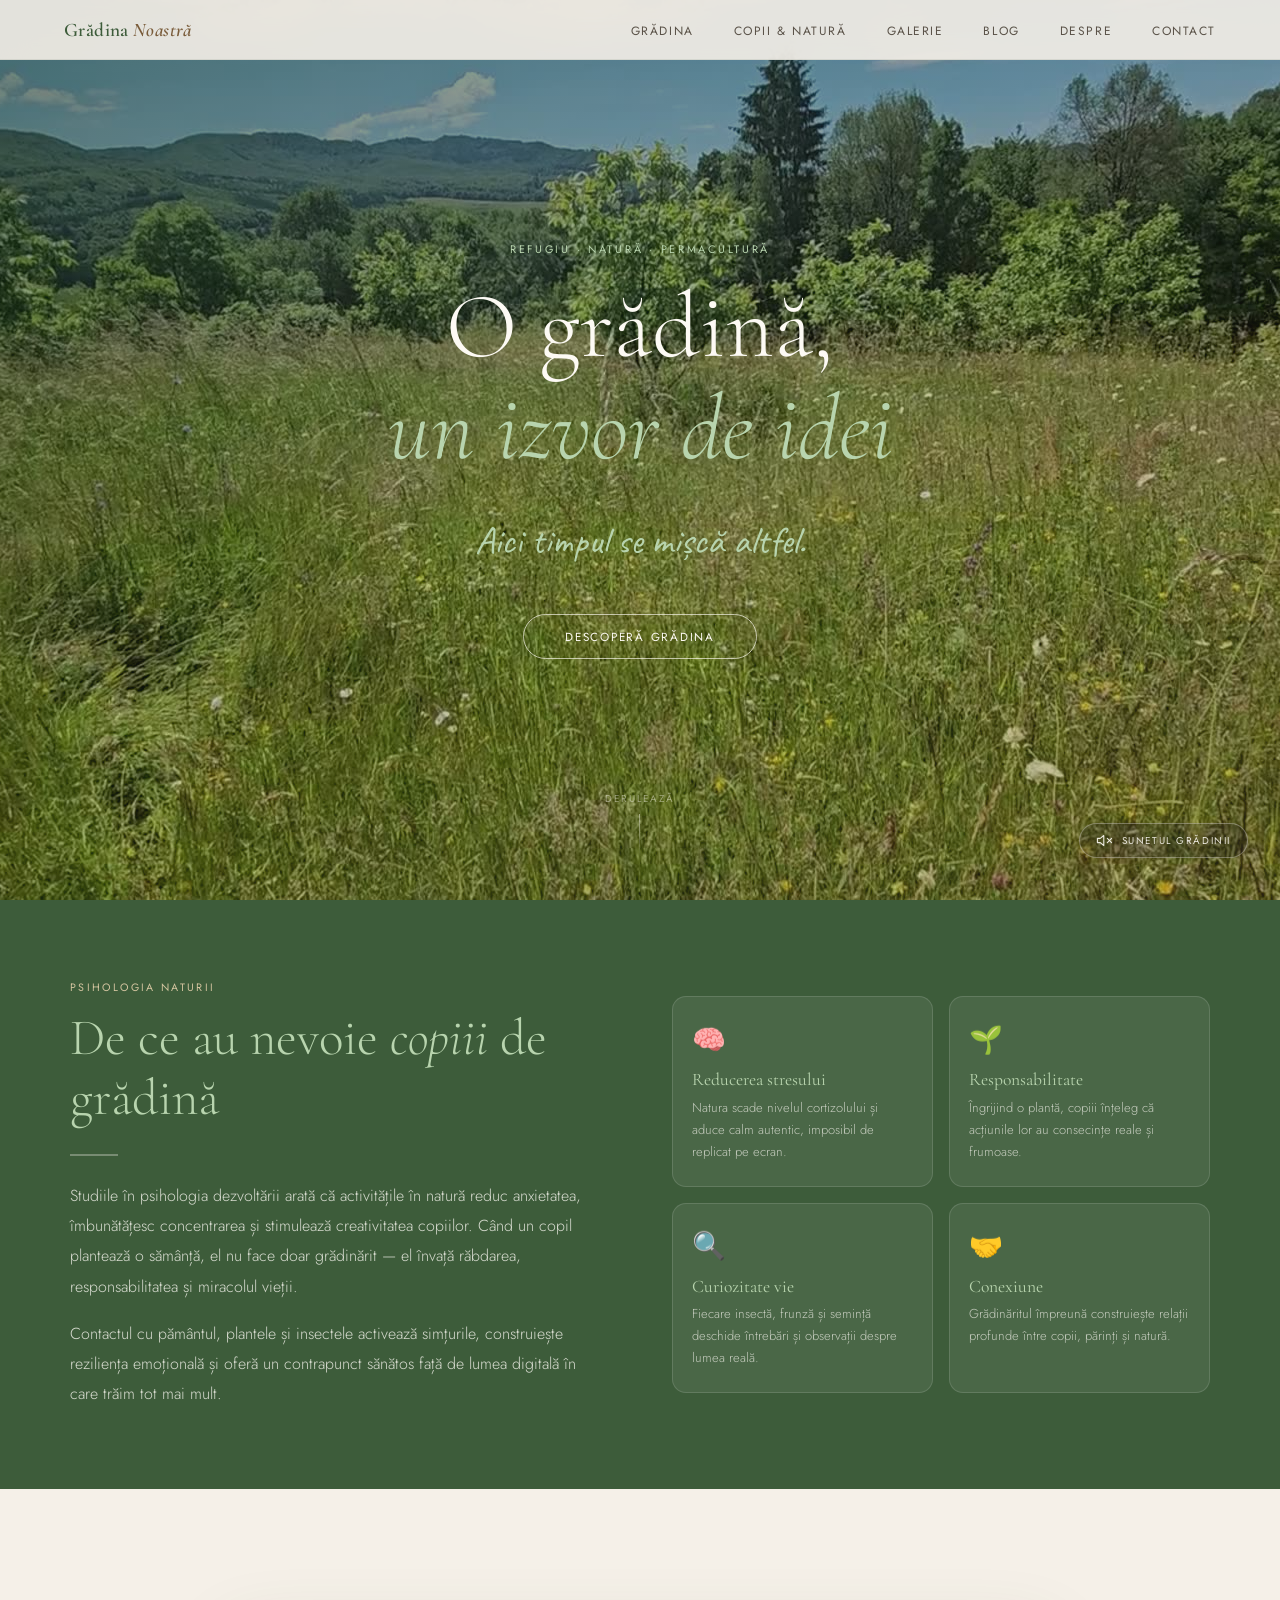
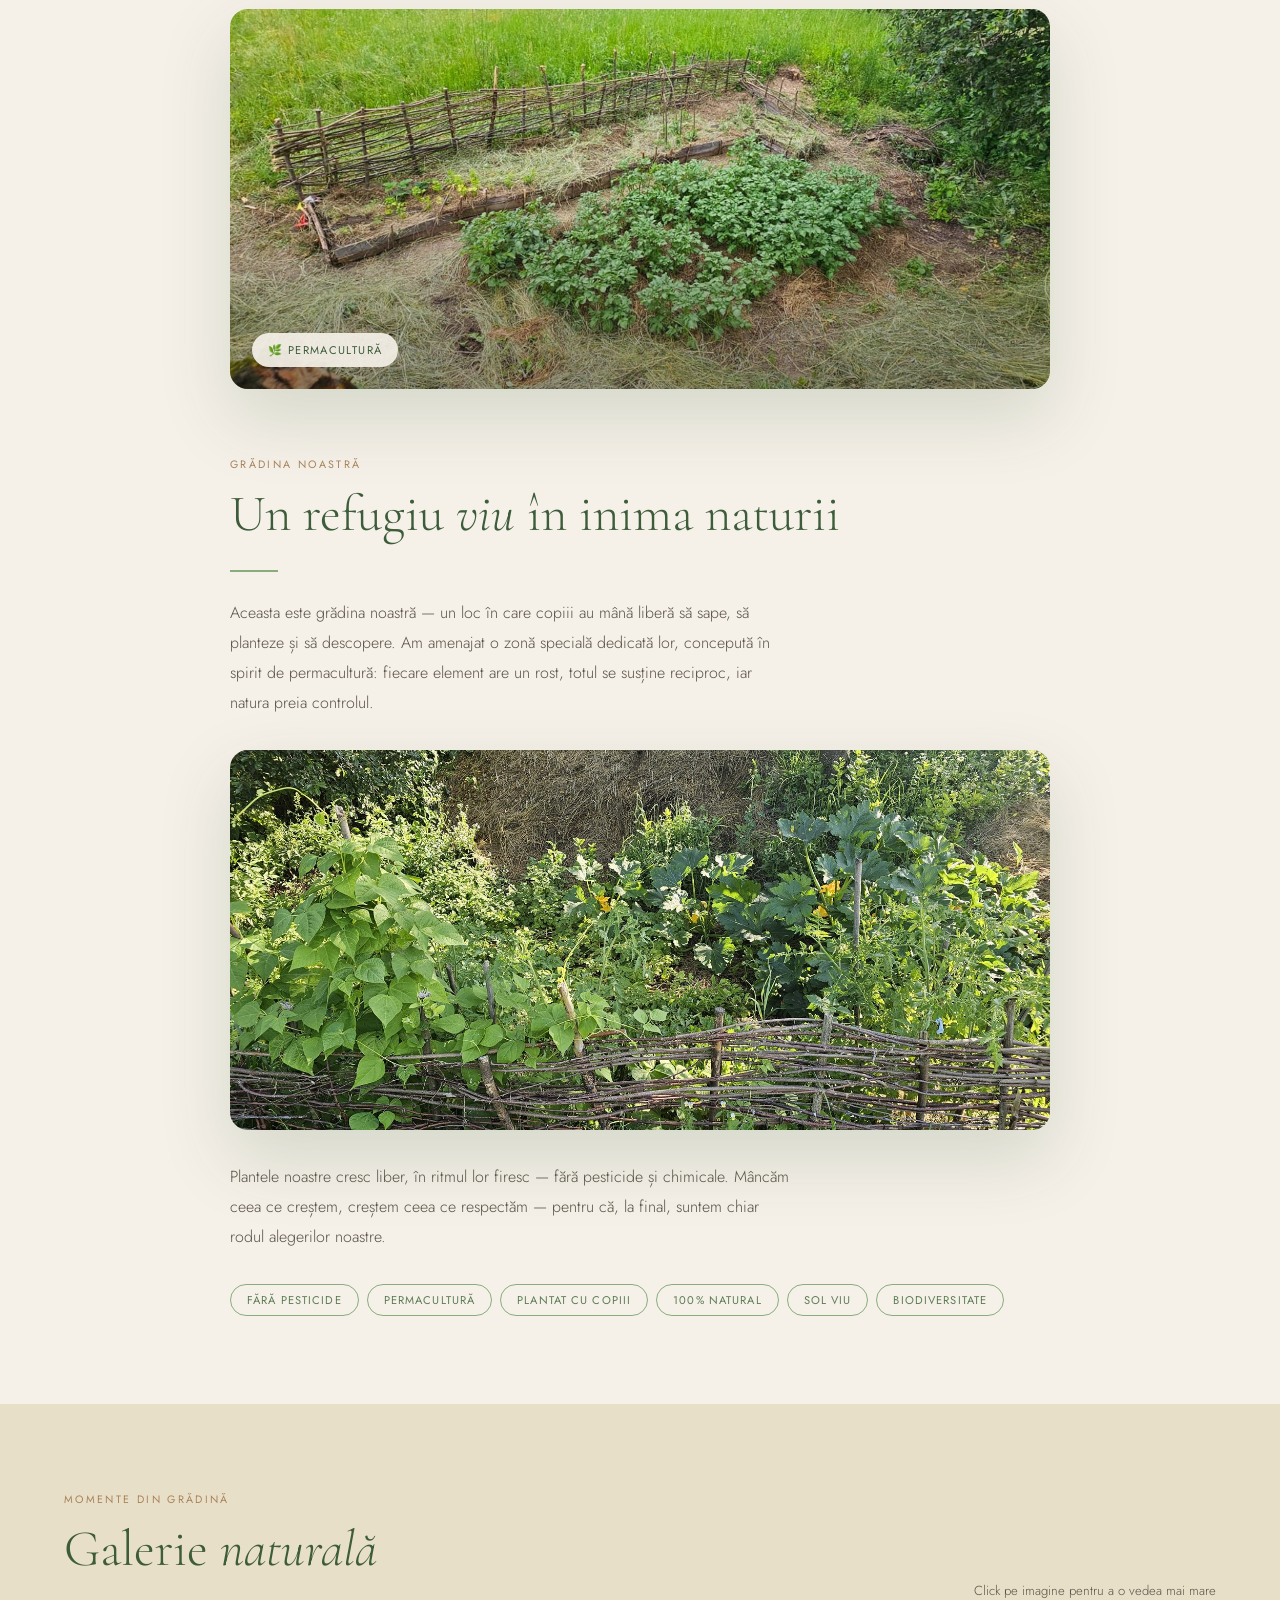
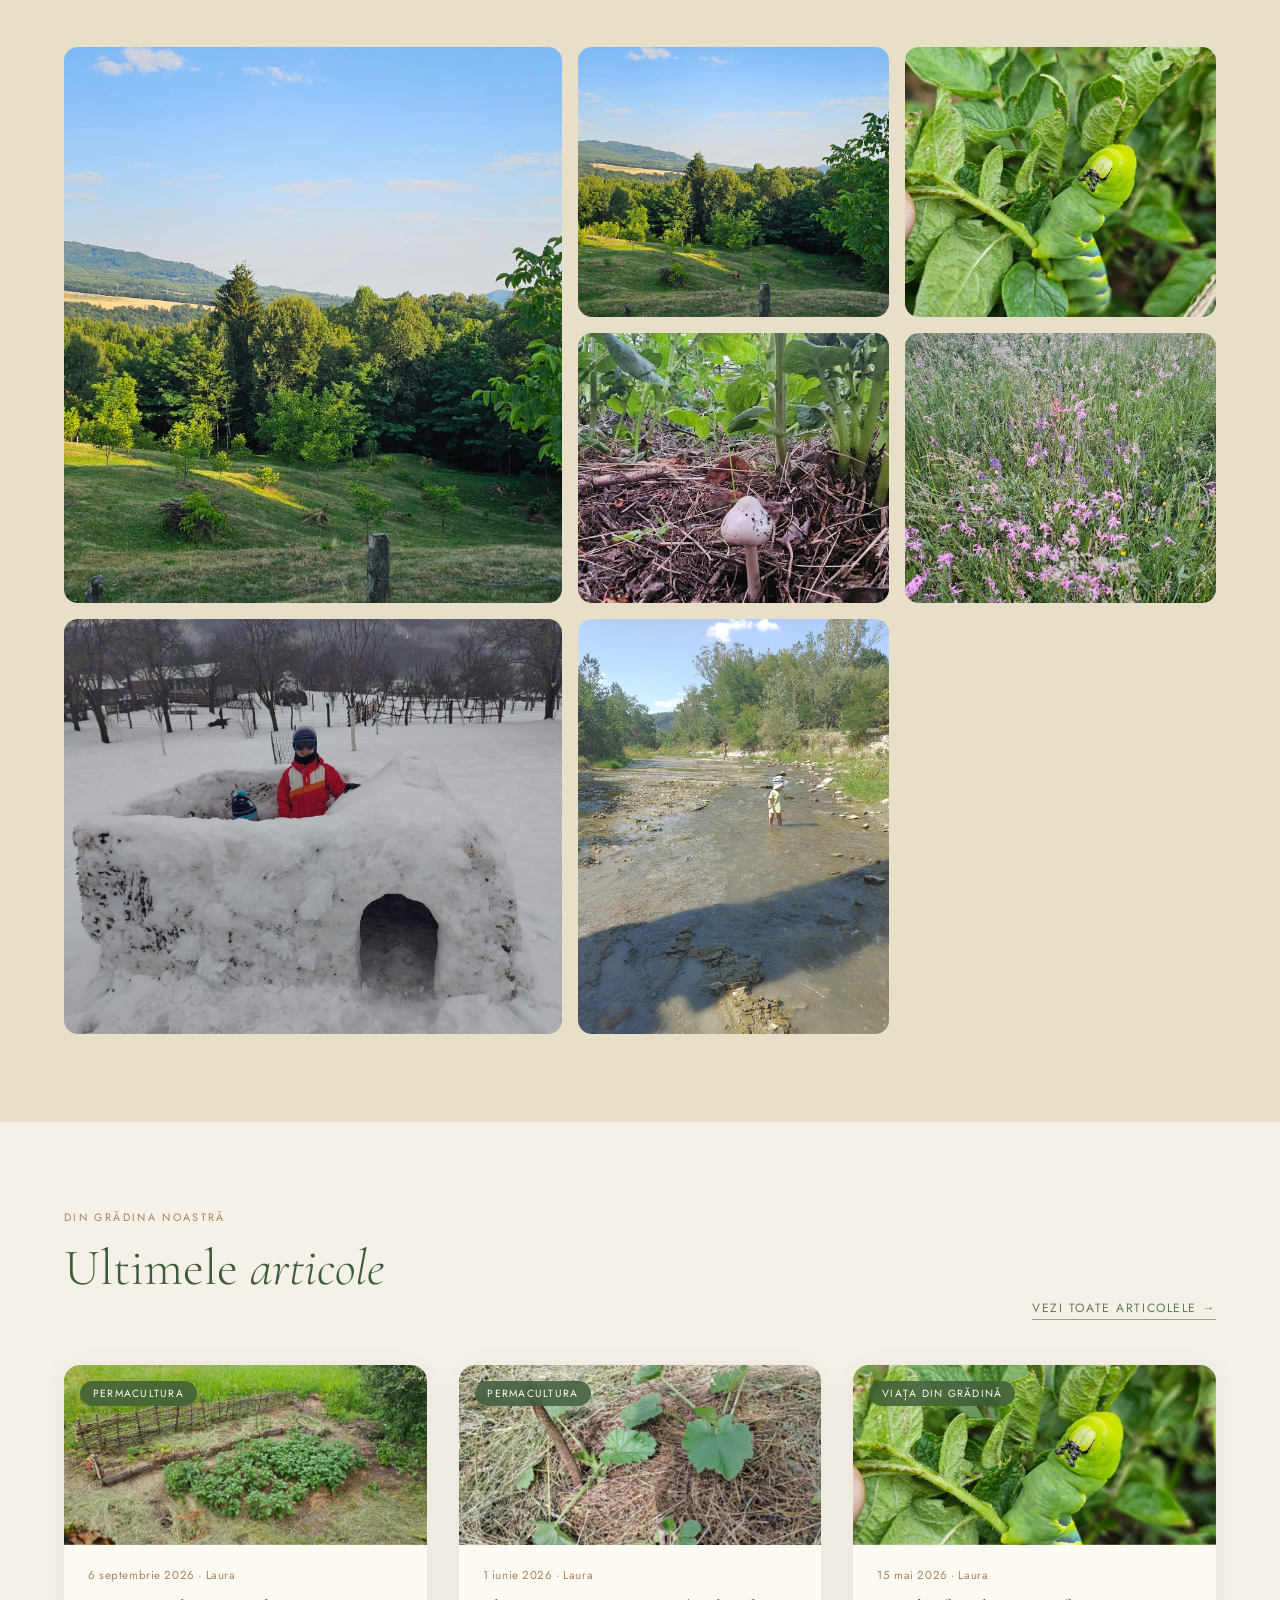
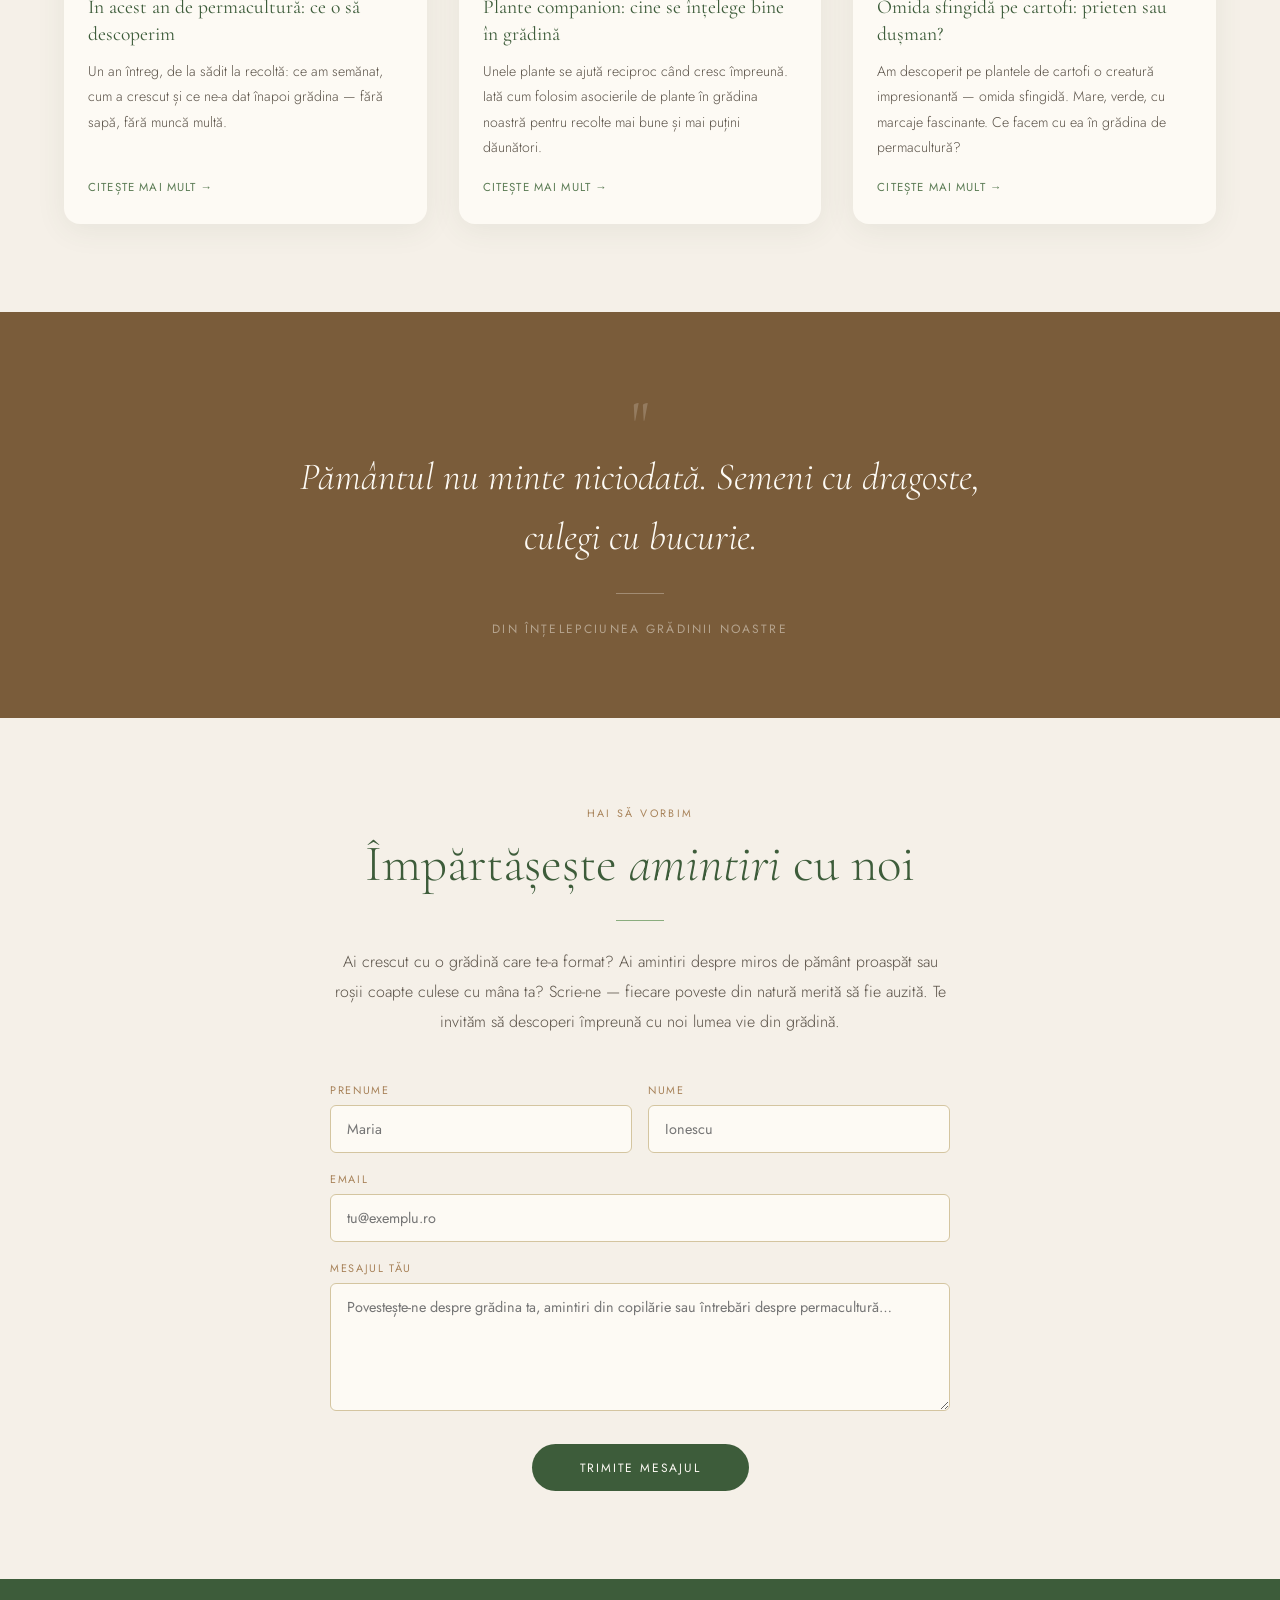
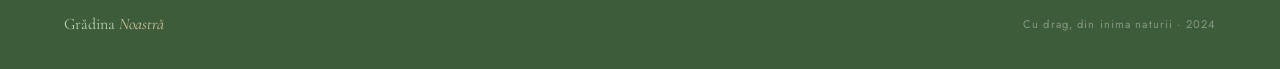
==== commit 5eec6bed: "add sound" ====
--- a/index.html
+++ b/index.html
@@ -63,6 +63,18 @@
       <span>Derulează</span>
       <div class="scroll-line"></div>
     </div>
+    <audio id="ambientSound" src="images/sunet_gradina.mp3" loop preload="none"></audio>
+
+<button class="sound-toggle" id="soundToggle" aria-label="Pornește sunetul grădinii">
+  <svg viewBox="0 0 24 24" width="17" height="17" fill="none" stroke="currentColor" stroke-width="1.6" stroke-linecap="round" stroke-linejoin="round" aria-hidden="true">
+    <polygon points="11 5 6 9 2 9 2 15 6 15 11 19 11 5"></polygon>
+    <line class="ic-mut" x1="22" y1="9" x2="16" y2="15"></line>
+    <line class="ic-mut" x1="16" y1="9" x2="22" y2="15"></line>
+    <path class="ic-und" d="M15.5 8.7a4.5 4.5 0 0 1 0 6.6"></path>
+    <path class="ic-und" d="M18.5 6.3a8 8 0 0 1 0 11.4"></path>
+  </svg>
+  <span class="sound-label">Sunetul grădinii</span>
+</button>
   </section>
 
   <!-- ─── PSYCH STRIP ───────────────────────────────────────────── -->
--- a/css/style.css
+++ b/css/style.css
@@ -643,3 +643,38 @@
   .garden-photo img { height: 260px; }
 }
 .hero-bg { background-image: url('../images/greieri_poster.jpg'); }
+/* ─── Butonul de sunet ─────────────────────────── */
+.sound-toggle {
+  position: absolute;
+  right: 2rem;
+  bottom: 2.6rem;
+  z-index: 3;
+  display: inline-flex;
+  align-items: center;
+  gap: 0.55rem;
+  padding: 0.5rem 1rem;
+  border: 1px solid rgba(253, 250, 244, 0.32);
+  border-radius: 100px;
+  background: rgba(45, 42, 36, 0.28);
+  color: rgba(253, 250, 244, 0.9);
+  font-family: inherit;
+  font-size: 0.62rem;
+  letter-spacing: 0.16em;
+  text-transform: uppercase;
+  cursor: pointer;
+  transition: background 0.25s, border-color 0.25s;
+}
+
+.sound-toggle:hover {
+  background: rgba(45, 42, 36, 0.5);
+  border-color: rgba(253, 250, 244, 0.6);
+}
+
+.sound-toggle .ic-und { display: none; }
+.sound-toggle.is-on .ic-und { display: block; }
+.sound-toggle.is-on .ic-mut { display: none; }
+
+@media (max-width: 700px) {
+  .sound-toggle { right: 1rem; bottom: 1.6rem; padding: 0.5rem; }
+  .sound-toggle .sound-label { display: none; }
+}
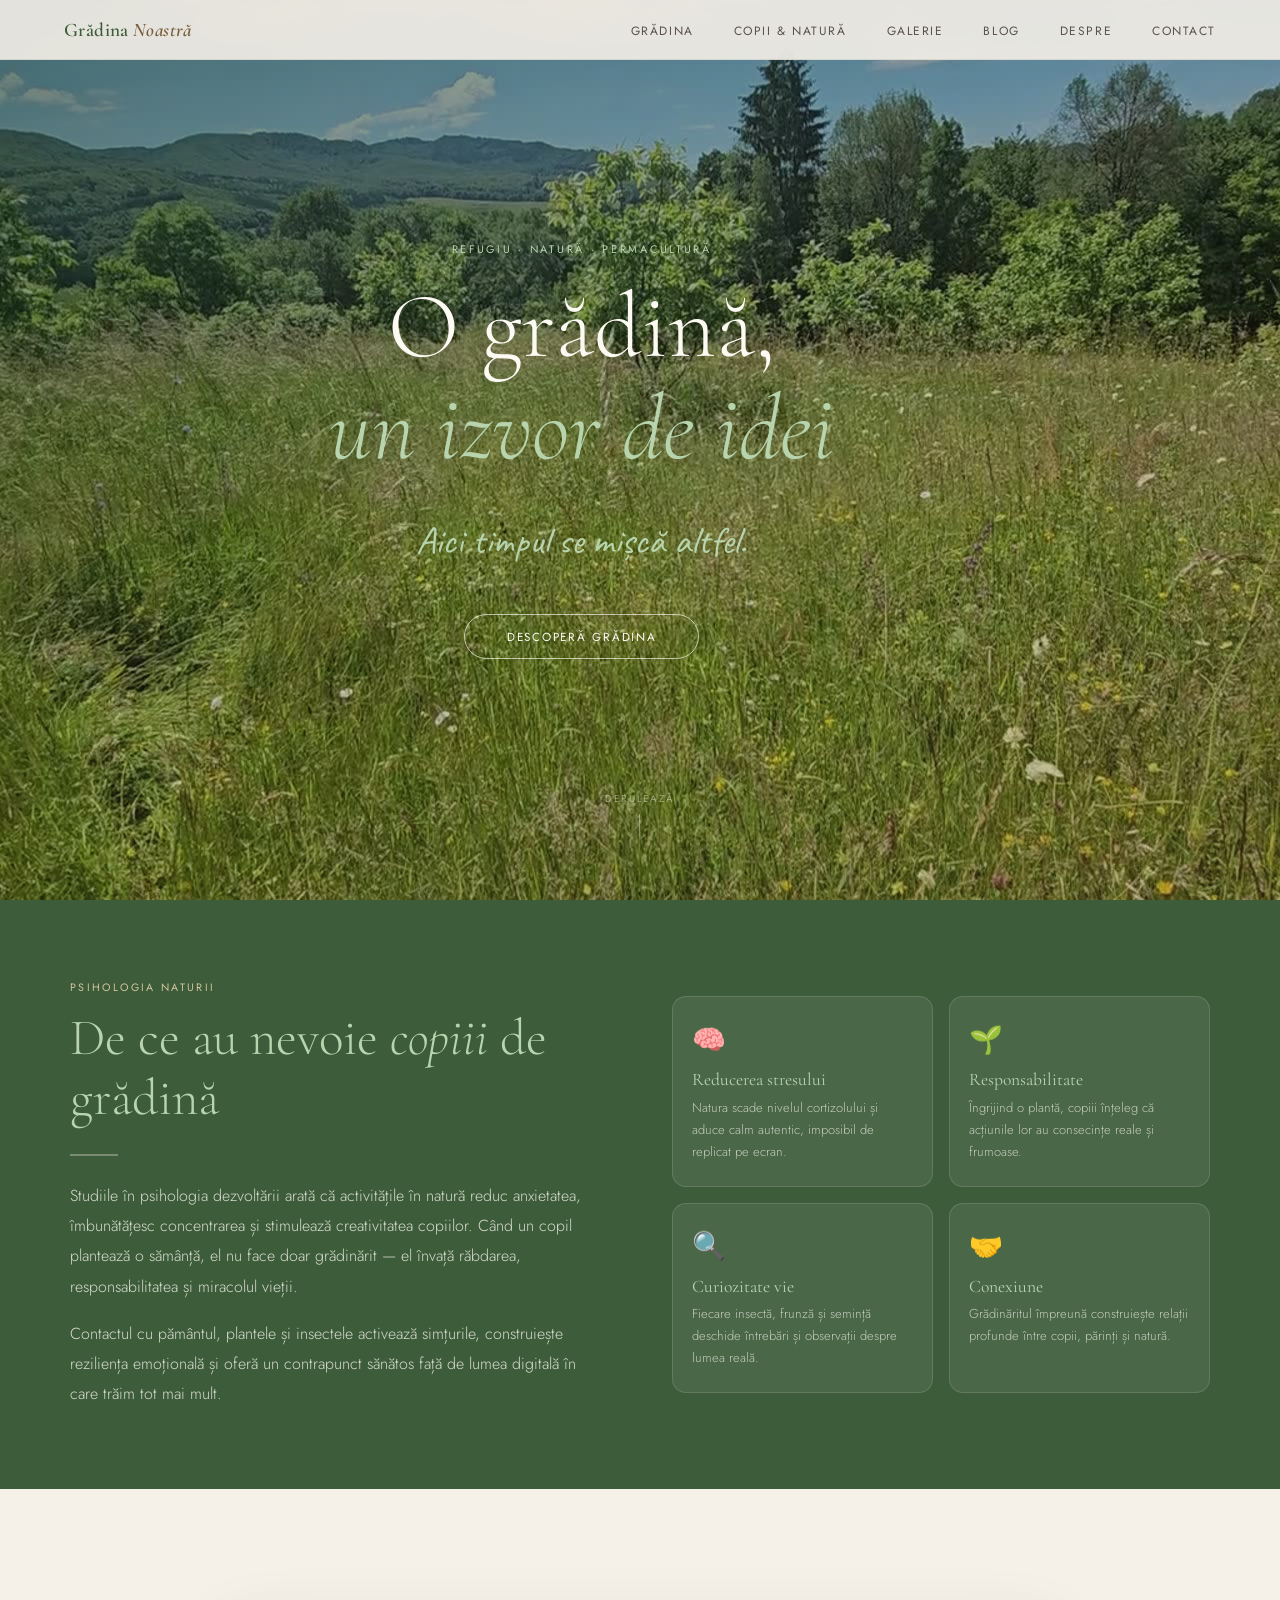
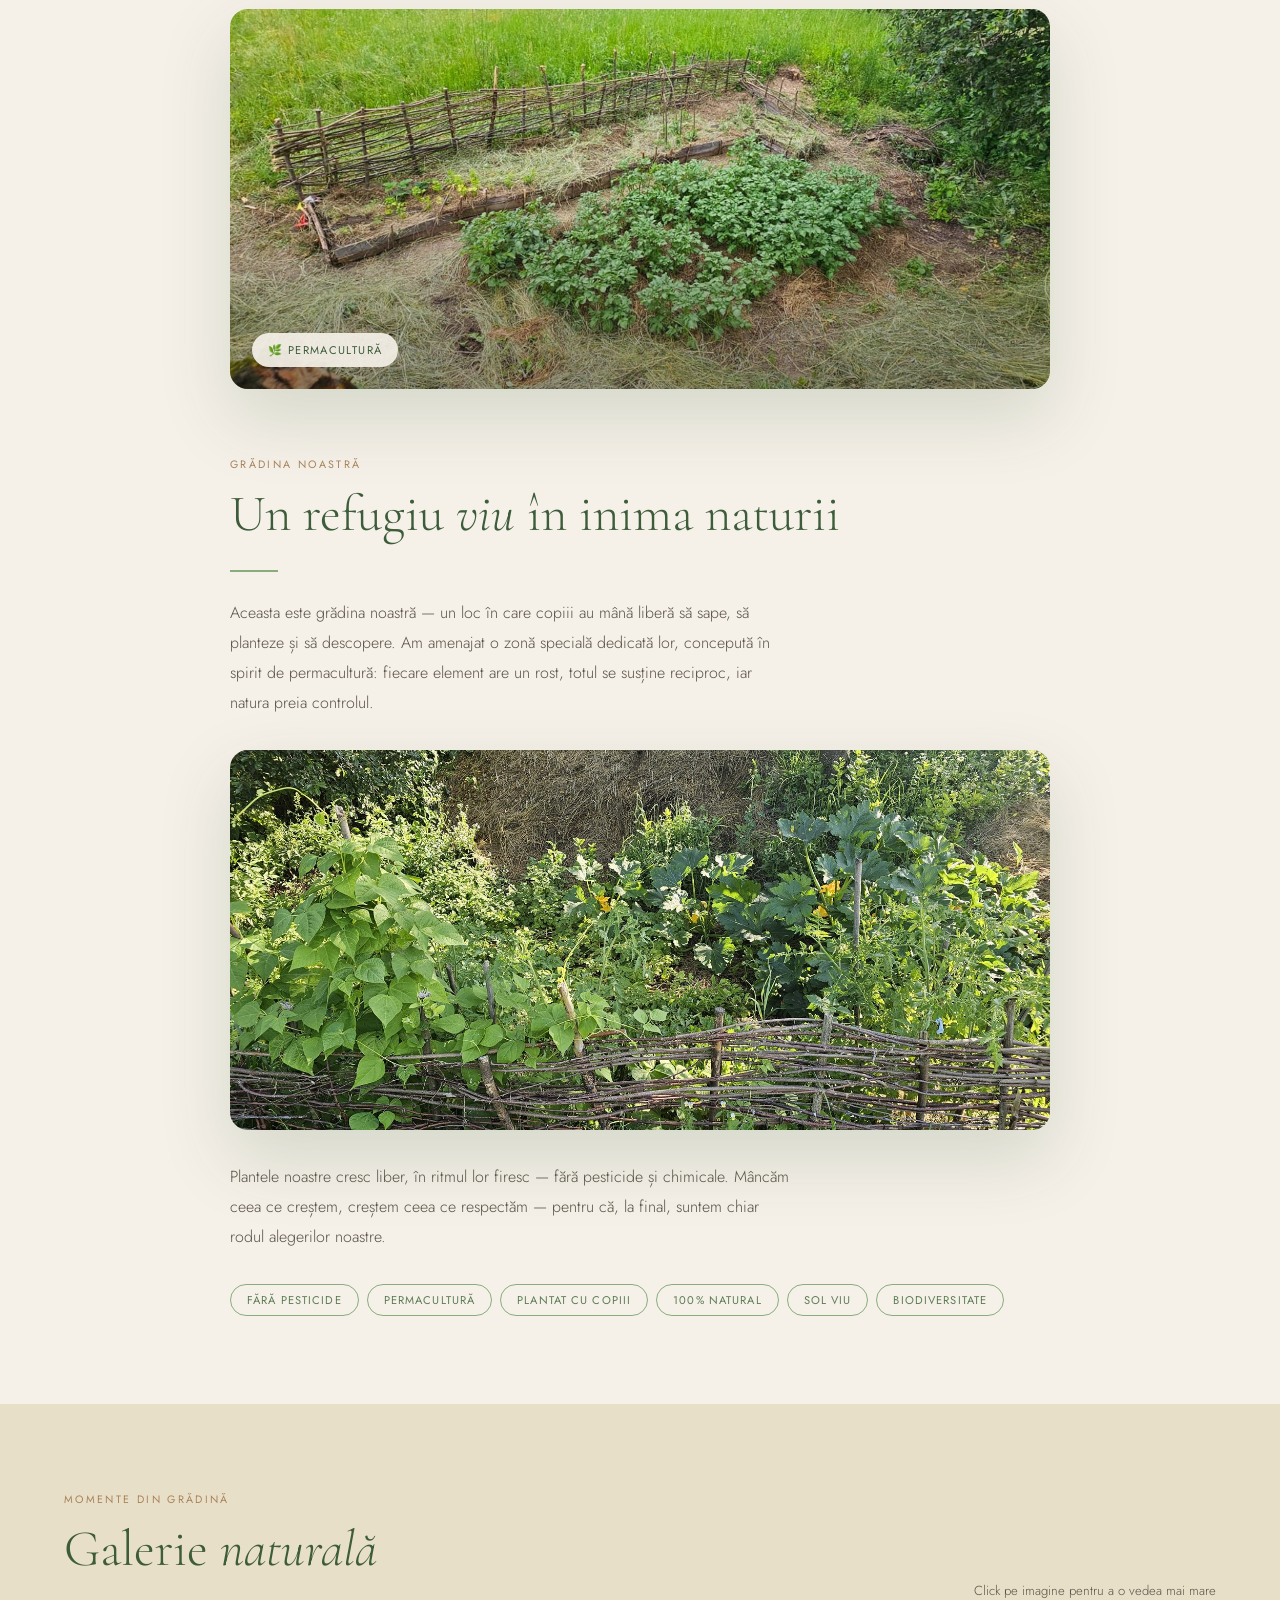
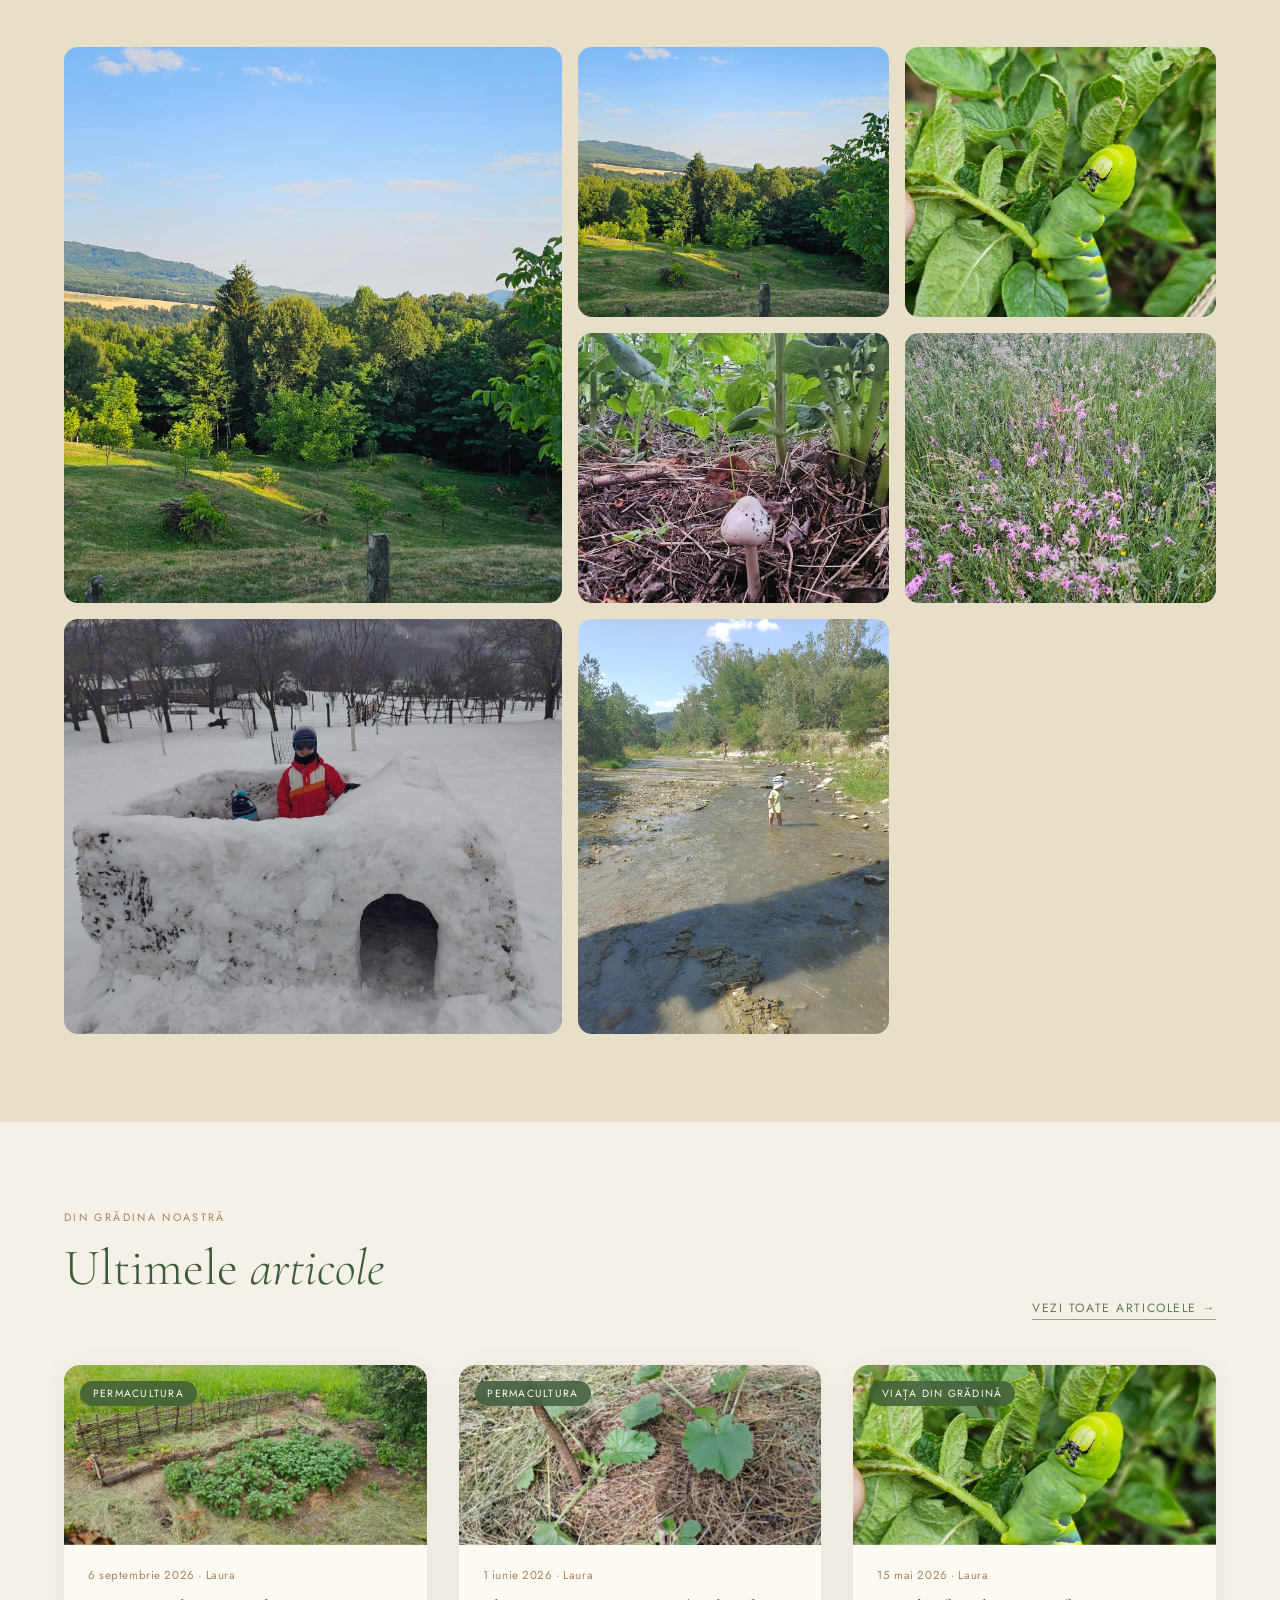
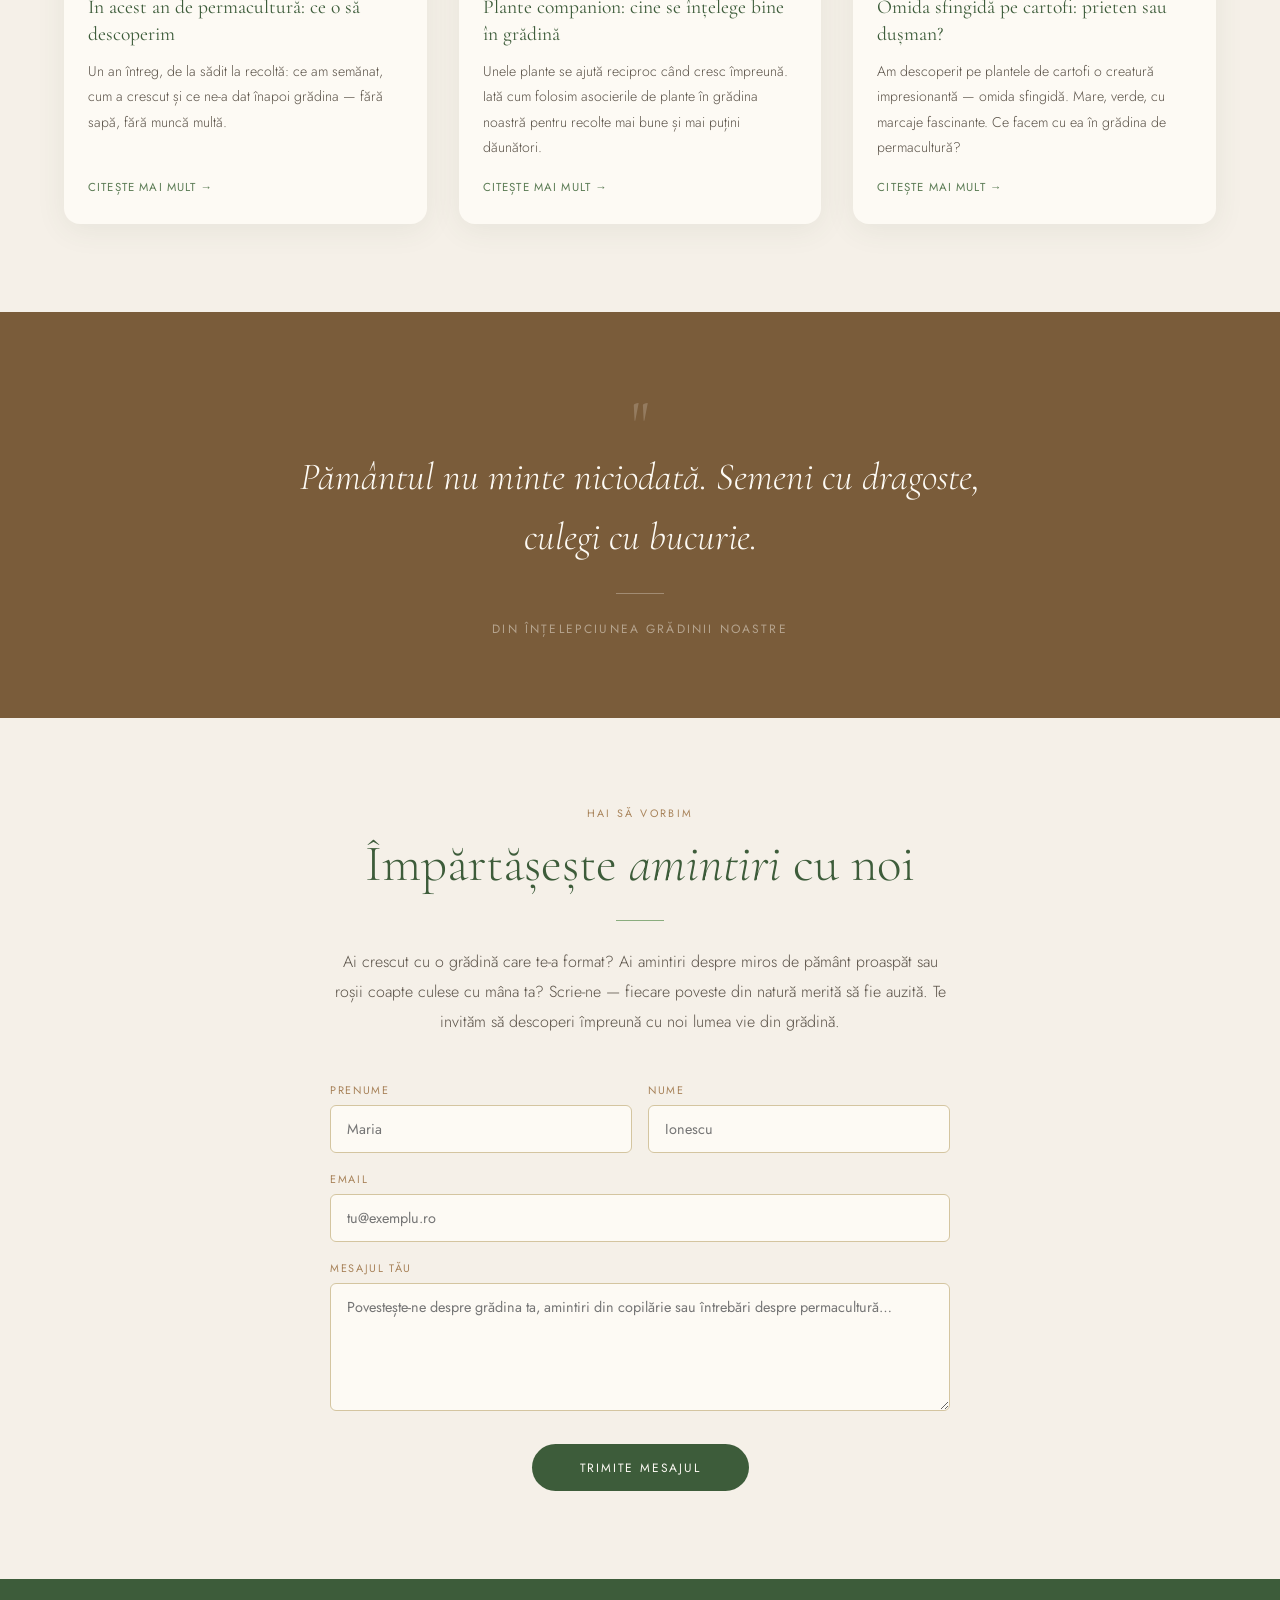
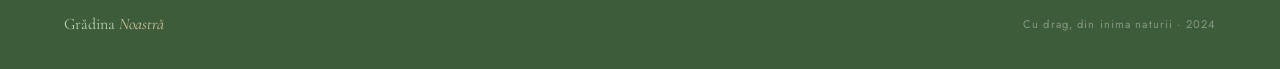
==== commit 0efa0b6e: "restilizare" ====
--- a/index.html
+++ b/index.html
@@ -45,10 +45,8 @@
 
   <!-- ─── HERO ──────────────────────────────────────────────────── -->
   <section class="hero" id="hero">
-   <div class="hero-bg">
-     <video class="hero-video" autoplay muted loop playsinline preload="auto" poster="images/greieri_poster.jpg">
-       <source src="images/cantat_de_greieri.mp4" type="video/mp4">
-     </video>
+    <div class="hero-bg">
+      <video class="hero-video" autoplay muted loop playsinline preload="auto"></video>
     </div>
     <div class="hero-content">
       <p class="hero-eyebrow">Refugiu · Natură · Permacultură</p>
--- a/css/style.css
+++ b/css/style.css
@@ -598,9 +598,9 @@
 
 .hero-bg::after { z-index: 1; }
 
-/* Pe telefon rămâne poza — economisim datele vizitatorilor */
+/* Pe telefon folosim versiunea verticală a pozei de fundal */
 @media (max-width: 700px) {
-  .hero-video { display: none; }
+  .hero-bg { background-image: url('../images/greieri_poster_portret.jpg'); }
 }
 
 /* Respectăm preferința de mișcare redusă a vizitatorului */
@@ -643,38 +643,4 @@
   .garden-photo img { height: 260px; }
 }
 .hero-bg { background-image: url('../images/greieri_poster.jpg'); }
-/* ─── Butonul de sunet ─────────────────────────── */
-.sound-toggle {
-  position: absolute;
-  right: 2rem;
-  bottom: 2.6rem;
-  z-index: 3;
-  display: inline-flex;
-  align-items: center;
-  gap: 0.55rem;
-  padding: 0.5rem 1rem;
-  border: 1px solid rgba(253, 250, 244, 0.32);
-  border-radius: 100px;
-  background: rgba(45, 42, 36, 0.28);
-  color: rgba(253, 250, 244, 0.9);
-  font-family: inherit;
-  font-size: 0.62rem;
-  letter-spacing: 0.16em;
-  text-transform: uppercase;
-  cursor: pointer;
-  transition: background 0.25s, border-color 0.25s;
-}
-
-.sound-toggle:hover {
-  background: rgba(45, 42, 36, 0.5);
-  border-color: rgba(253, 250, 244, 0.6);
-}
-
-.sound-toggle .ic-und { display: none; }
-.sound-toggle.is-on .ic-und { display: block; }
-.sound-toggle.is-on .ic-mut { display: none; }
-
-@media (max-width: 700px) {
-  .sound-toggle { right: 1rem; bottom: 1.6rem; padding: 0.5rem; }
-  .sound-toggle .sound-label { display: none; }
-}
+
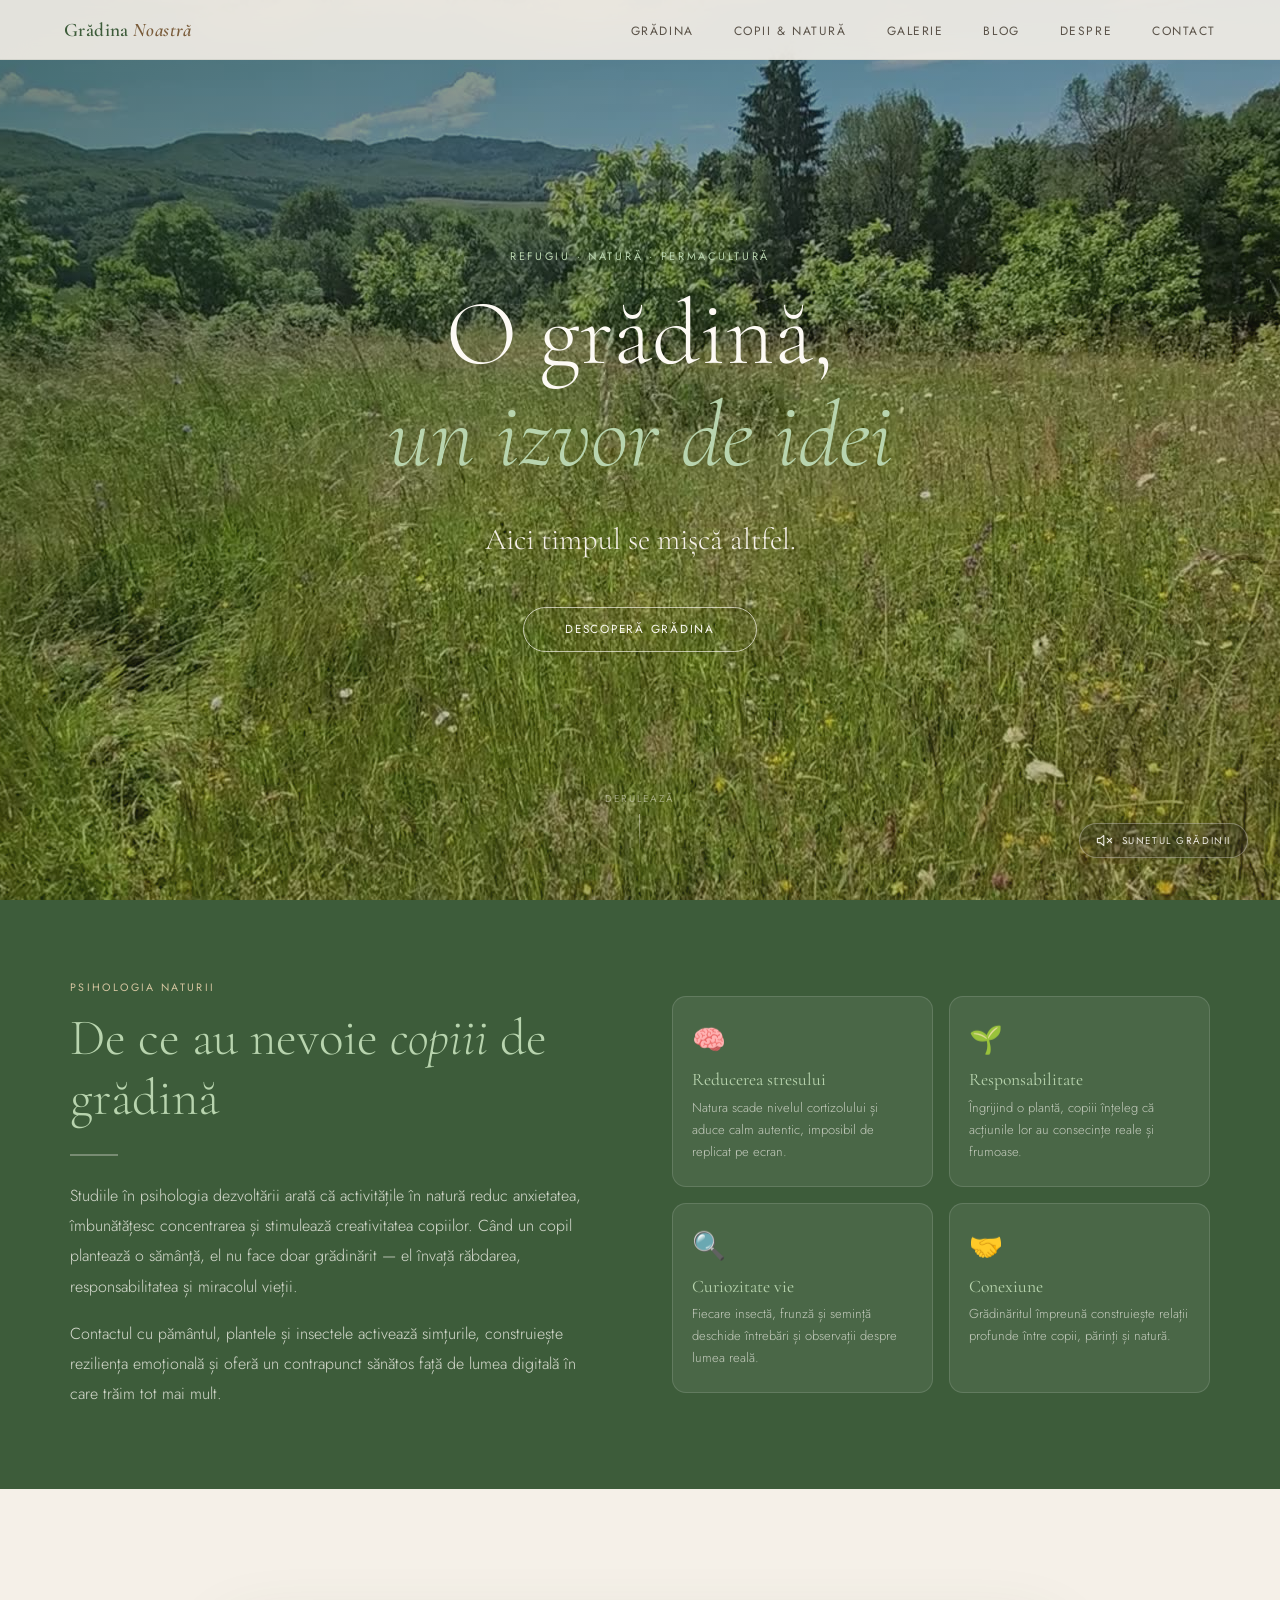
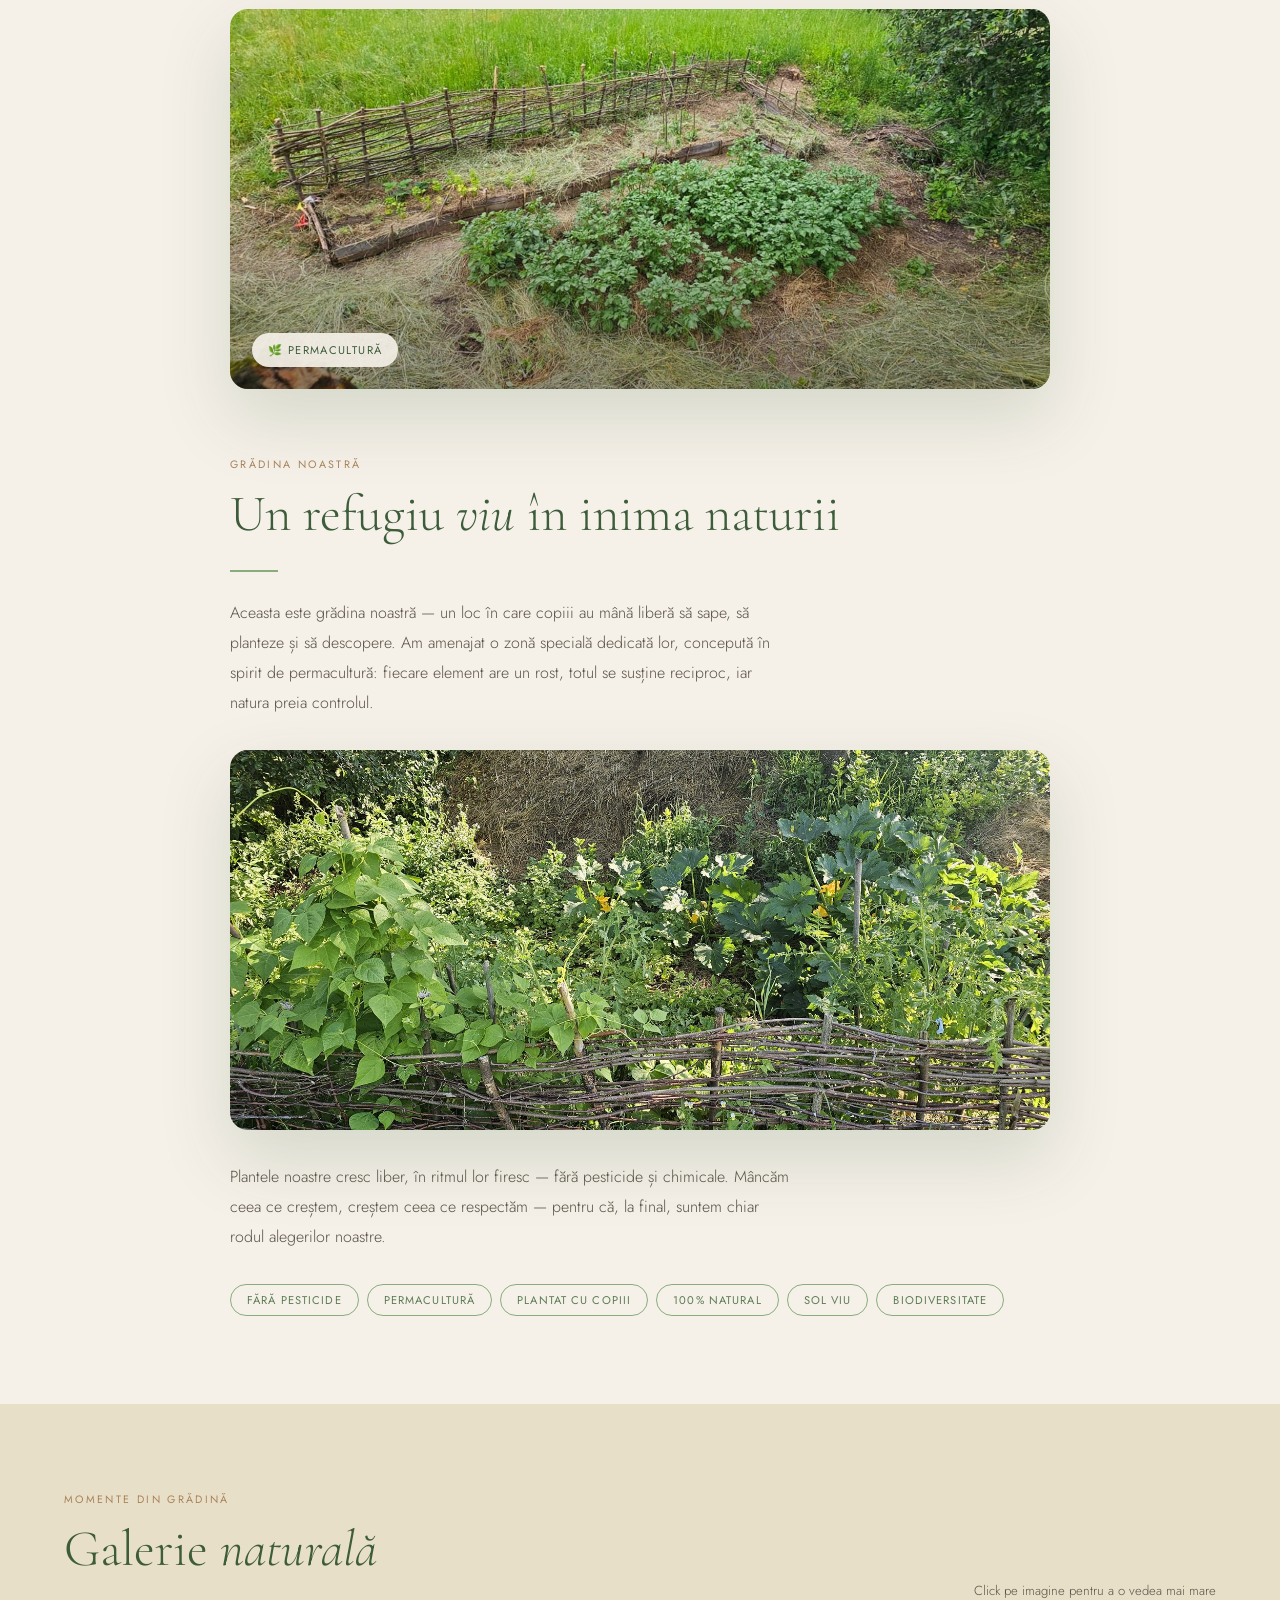
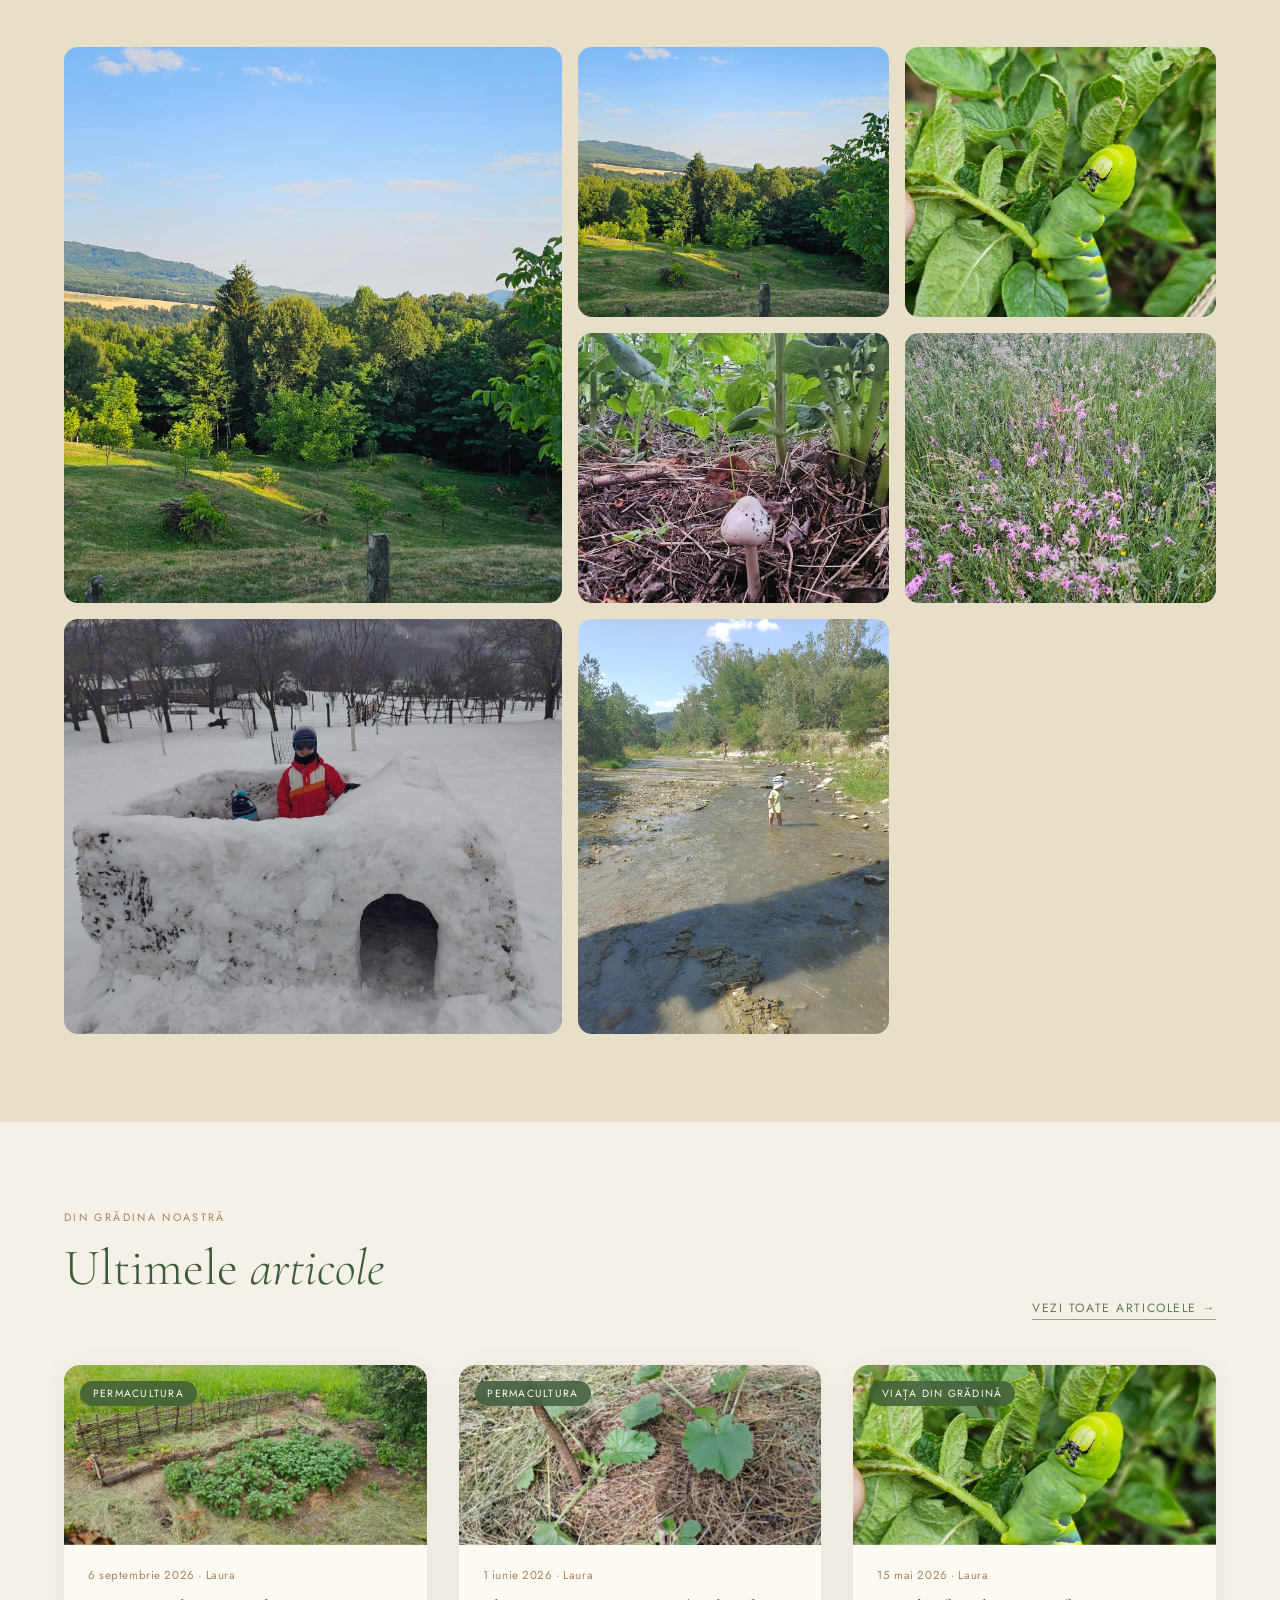
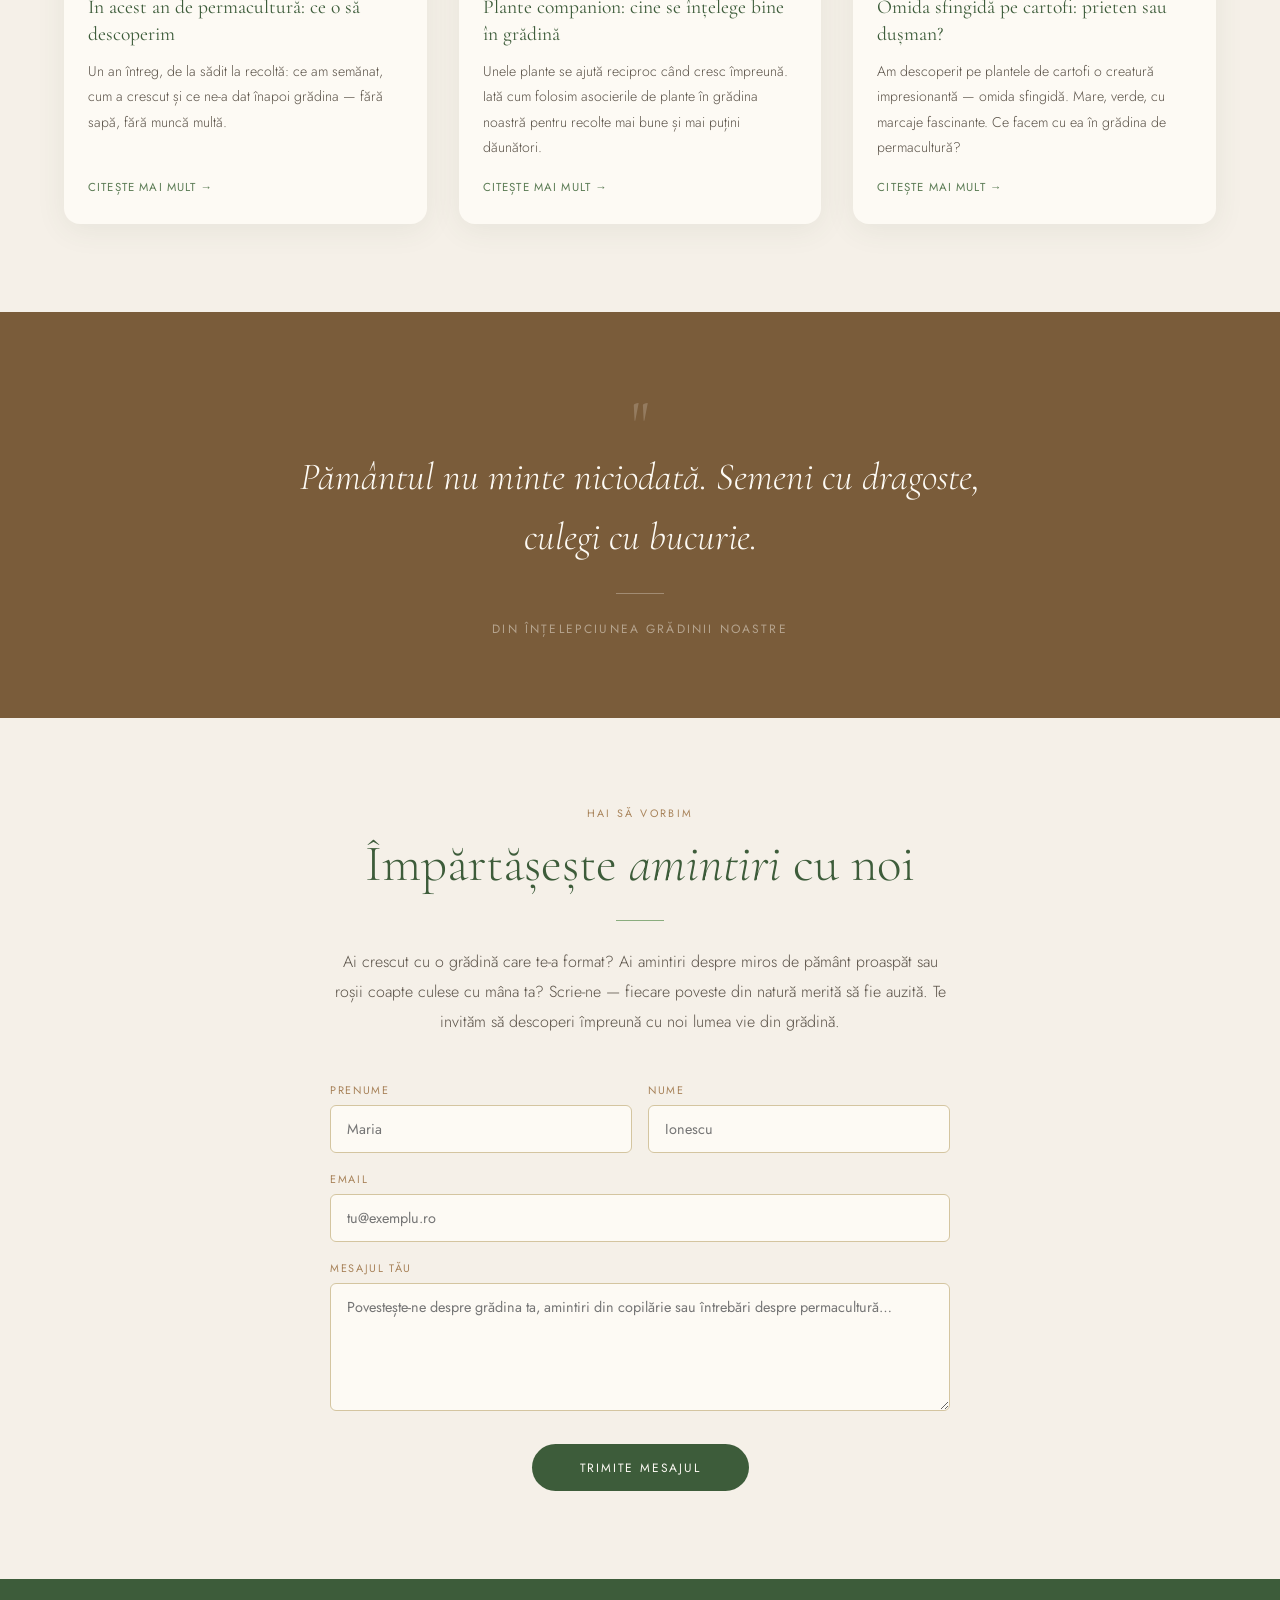
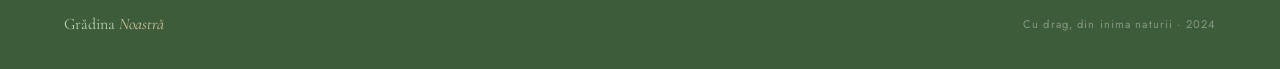
==== commit 12b61d32: "new stile" ====
--- a/index.html
+++ b/index.html
@@ -51,8 +51,8 @@
     <div class="hero-content">
       <p class="hero-eyebrow">Refugiu · Natură · Permacultură</p>
       <h1 class="hero-title">O grădină,<br><em>un izvor de idei</em></h1>
-      <p class="hero-text" style="font-family: 'Caveat', cursive; font-size: 2.4rem; line-height: 1.5; color: #b8d4ae;">
-        Aici timpul se mișcă altfel.
+      <p class="hero-text" style="font-family: 'Cormorant Garamond', Georgia, serif; font-weight: 300; font-size: clamp(1.3rem, 3.5vw, 1.9rem); line-height: 1.4; color: #f5f0e8;">
+         Aici timpul se mișcă altfel.
       </p>
 
       <a href="#gradina" class="btn">Descoperă grădina</a>
--- a/css/style.css
+++ b/css/style.css
@@ -644,3 +644,38 @@
 }
 .hero-bg { background-image: url('../images/greieri_poster.jpg'); }
 
+/* ─── Butonul de sunet ─────────────────────────── */
+.sound-toggle {
+  position: absolute;
+  right: 2rem;
+  bottom: 2.6rem;
+  z-index: 3;
+  display: inline-flex;
+  align-items: center;
+  gap: 0.55rem;
+  padding: 0.5rem 1rem;
+  border: 1px solid rgba(253, 250, 244, 0.32);
+  border-radius: 100px;
+  background: rgba(45, 42, 36, 0.28);
+  color: rgba(253, 250, 244, 0.9);
+  font-family: inherit;
+  font-size: 0.62rem;
+  letter-spacing: 0.16em;
+  text-transform: uppercase;
+  cursor: pointer;
+  transition: background 0.25s, border-color 0.25s;
+}
+
+.sound-toggle:hover {
+  background: rgba(45, 42, 36, 0.5);
+  border-color: rgba(253, 250, 244, 0.6);
+}
+
+.sound-toggle .ic-und { display: none; }
+.sound-toggle.is-on .ic-und { display: block; }
+.sound-toggle.is-on .ic-mut { display: none; }
+
+@media (max-width: 700px) {
+  .sound-toggle { right: 1rem; bottom: 1.6rem; padding: 0.5rem; }
+  .sound-toggle .sound-label { display: none; }
+}
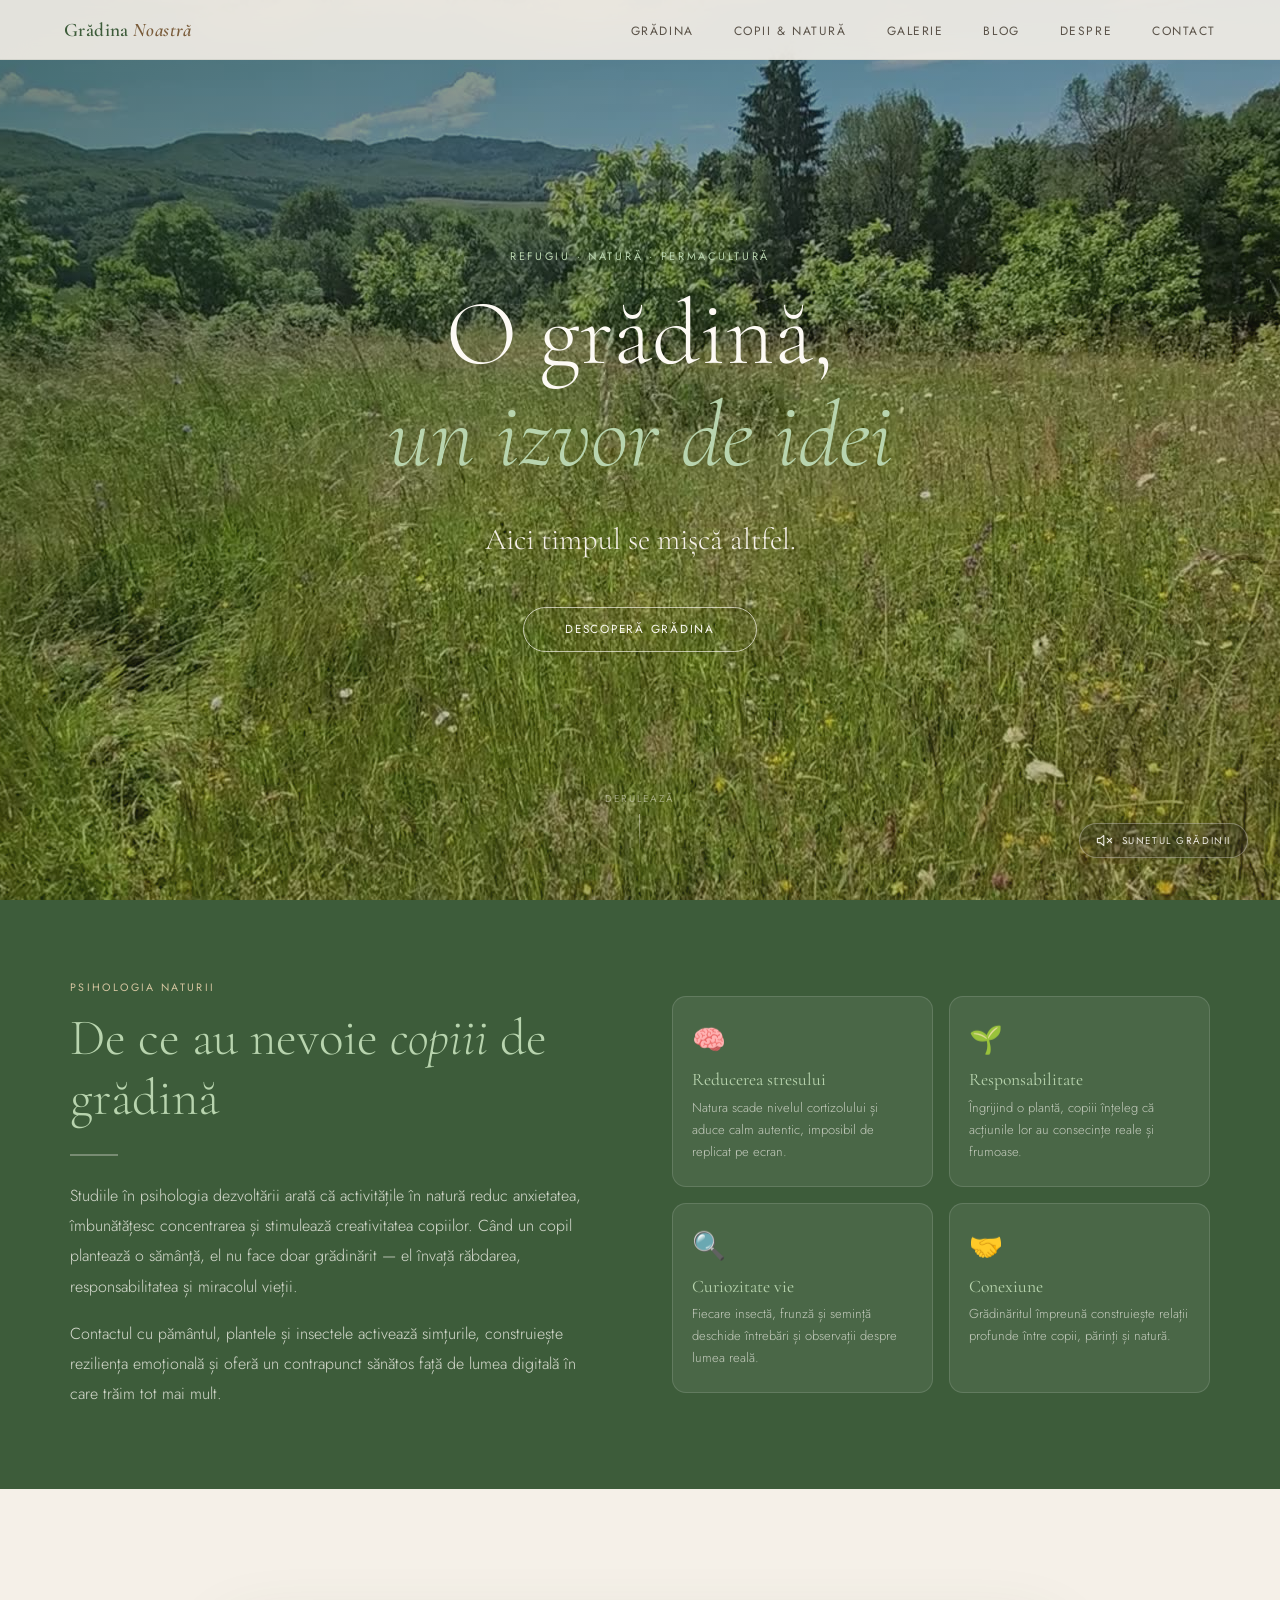
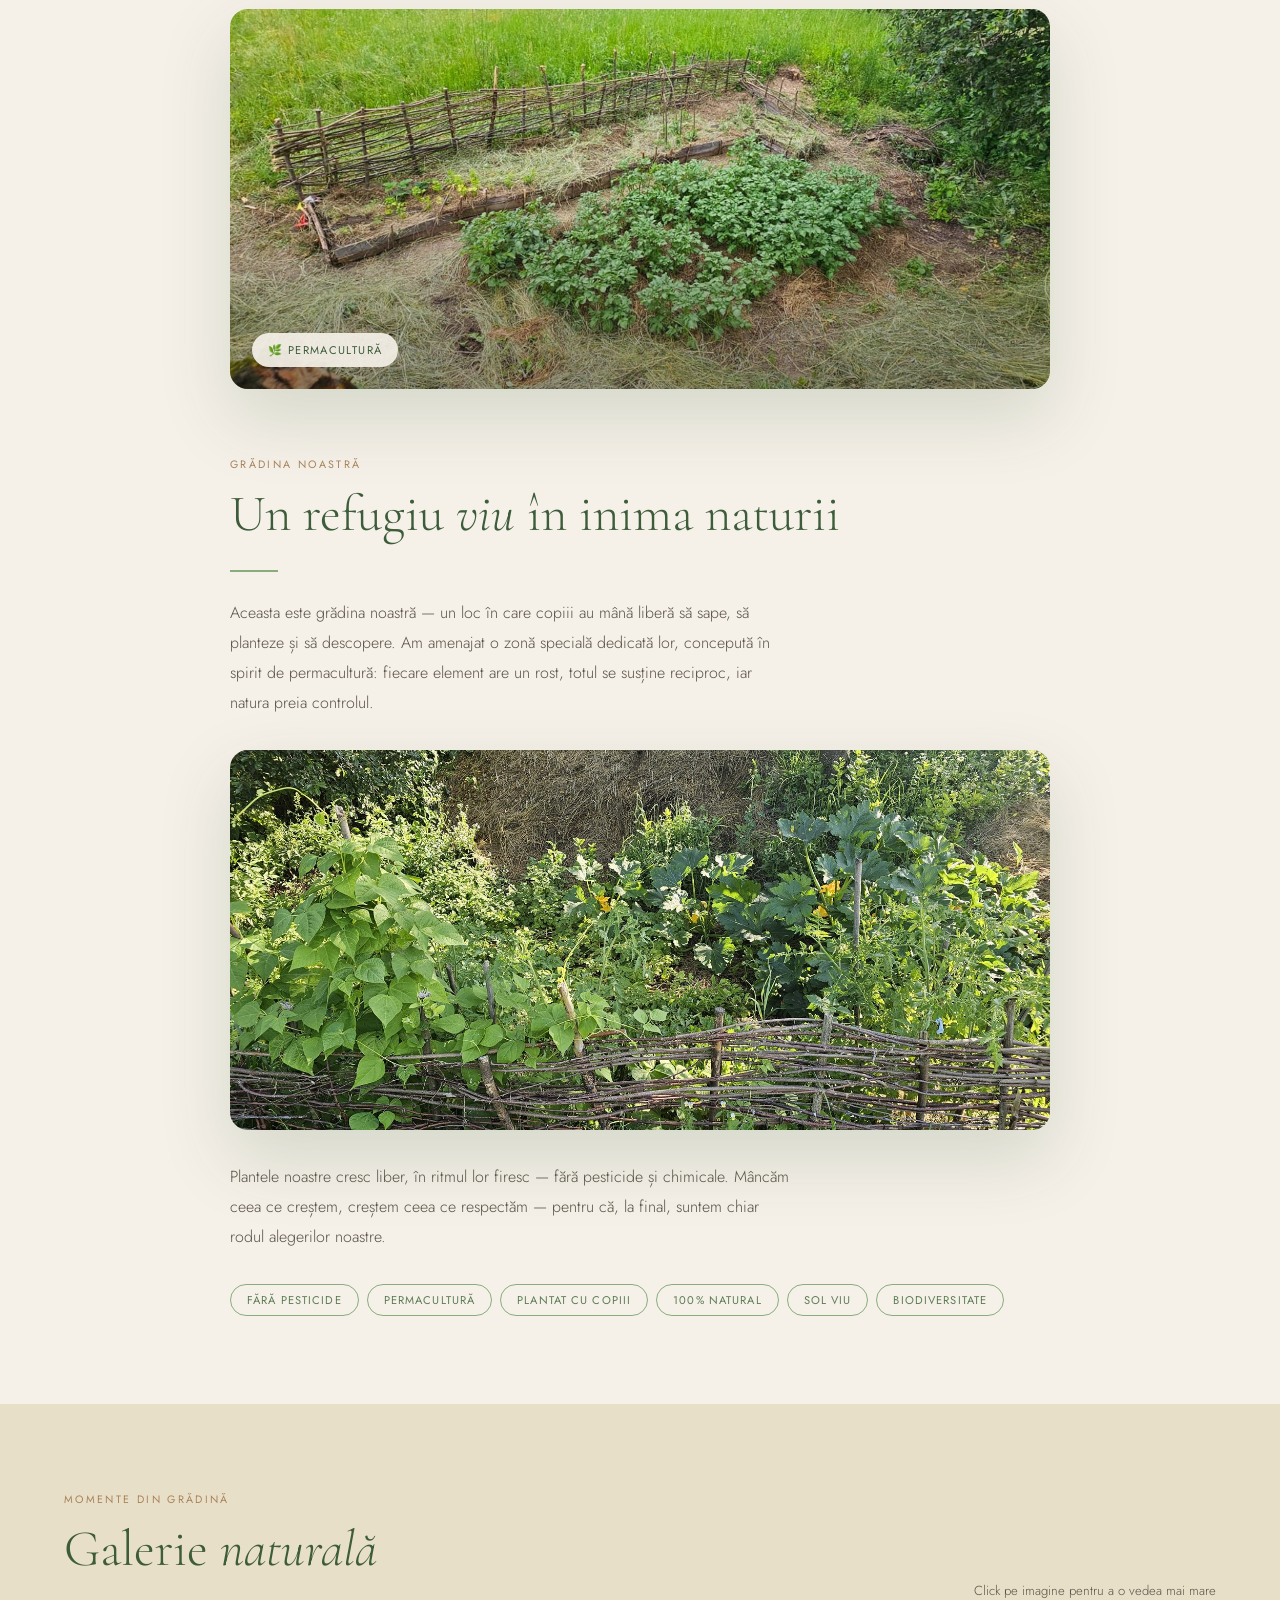
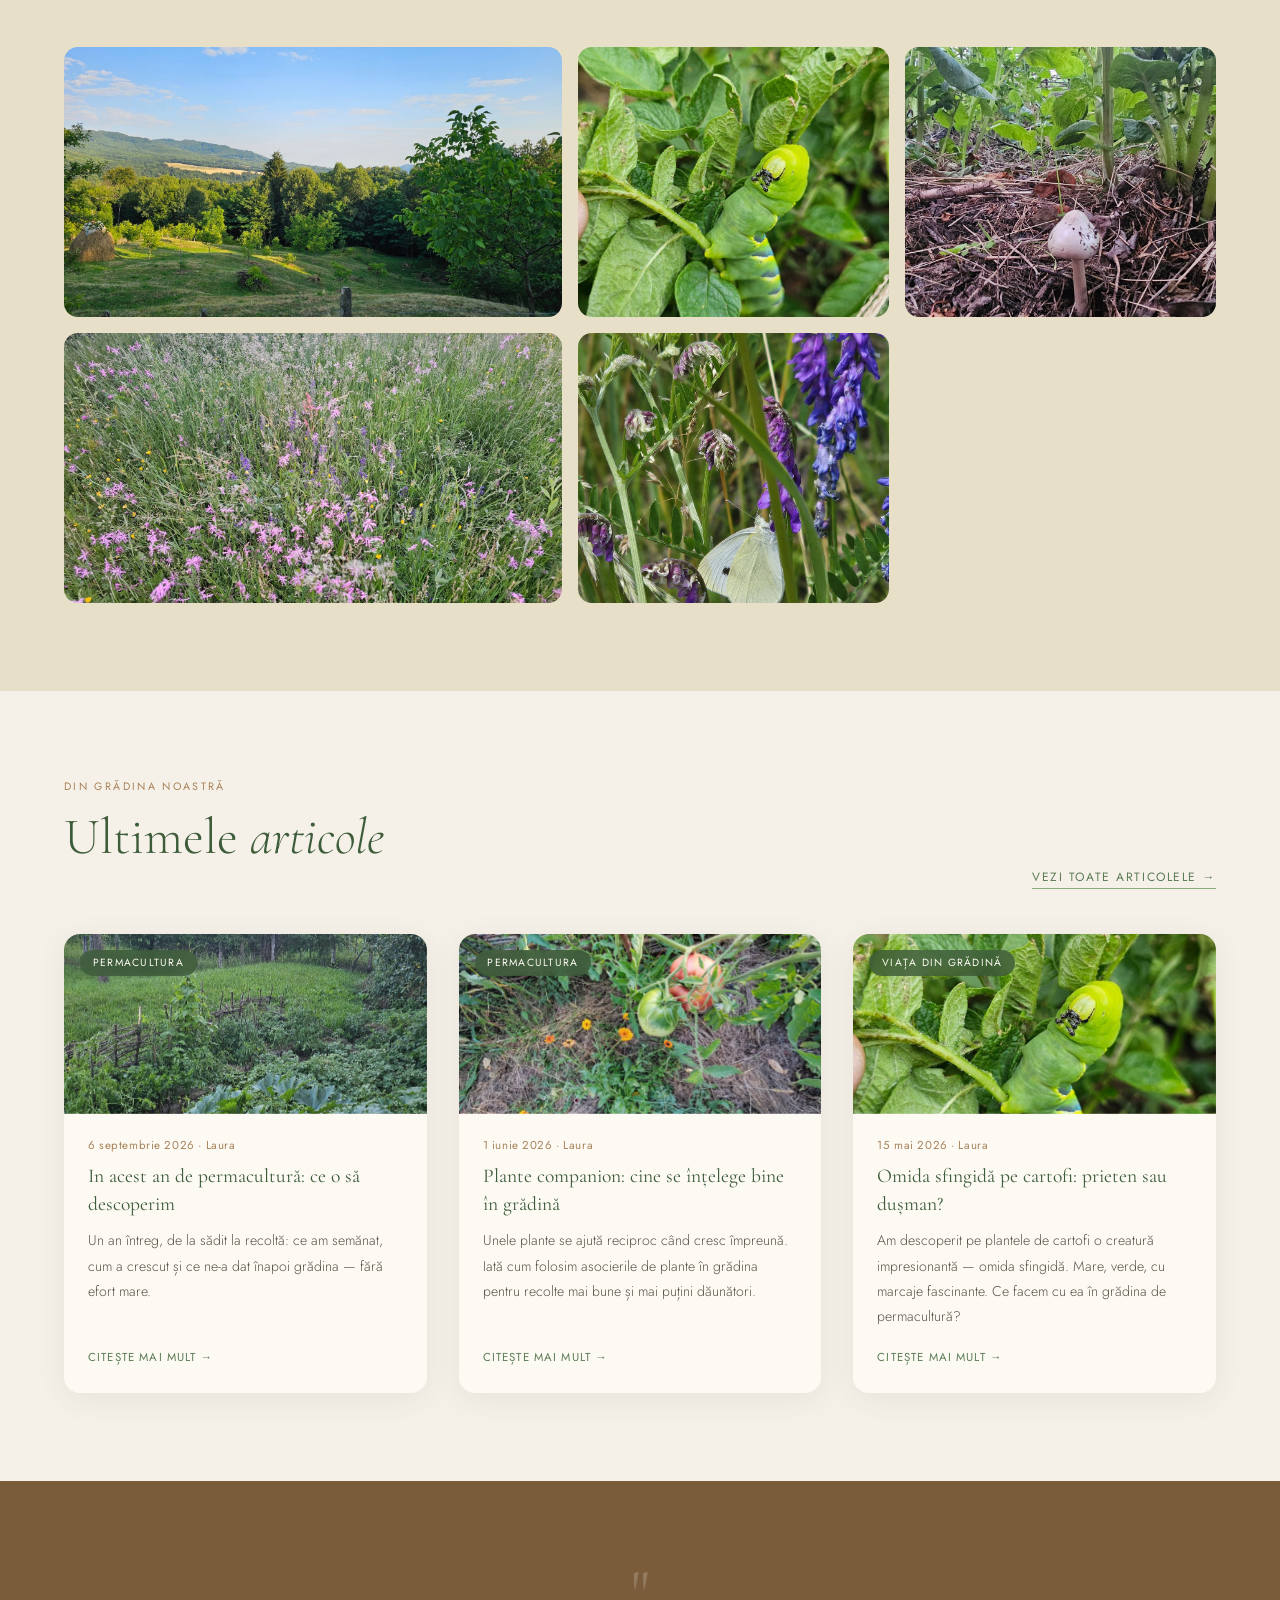
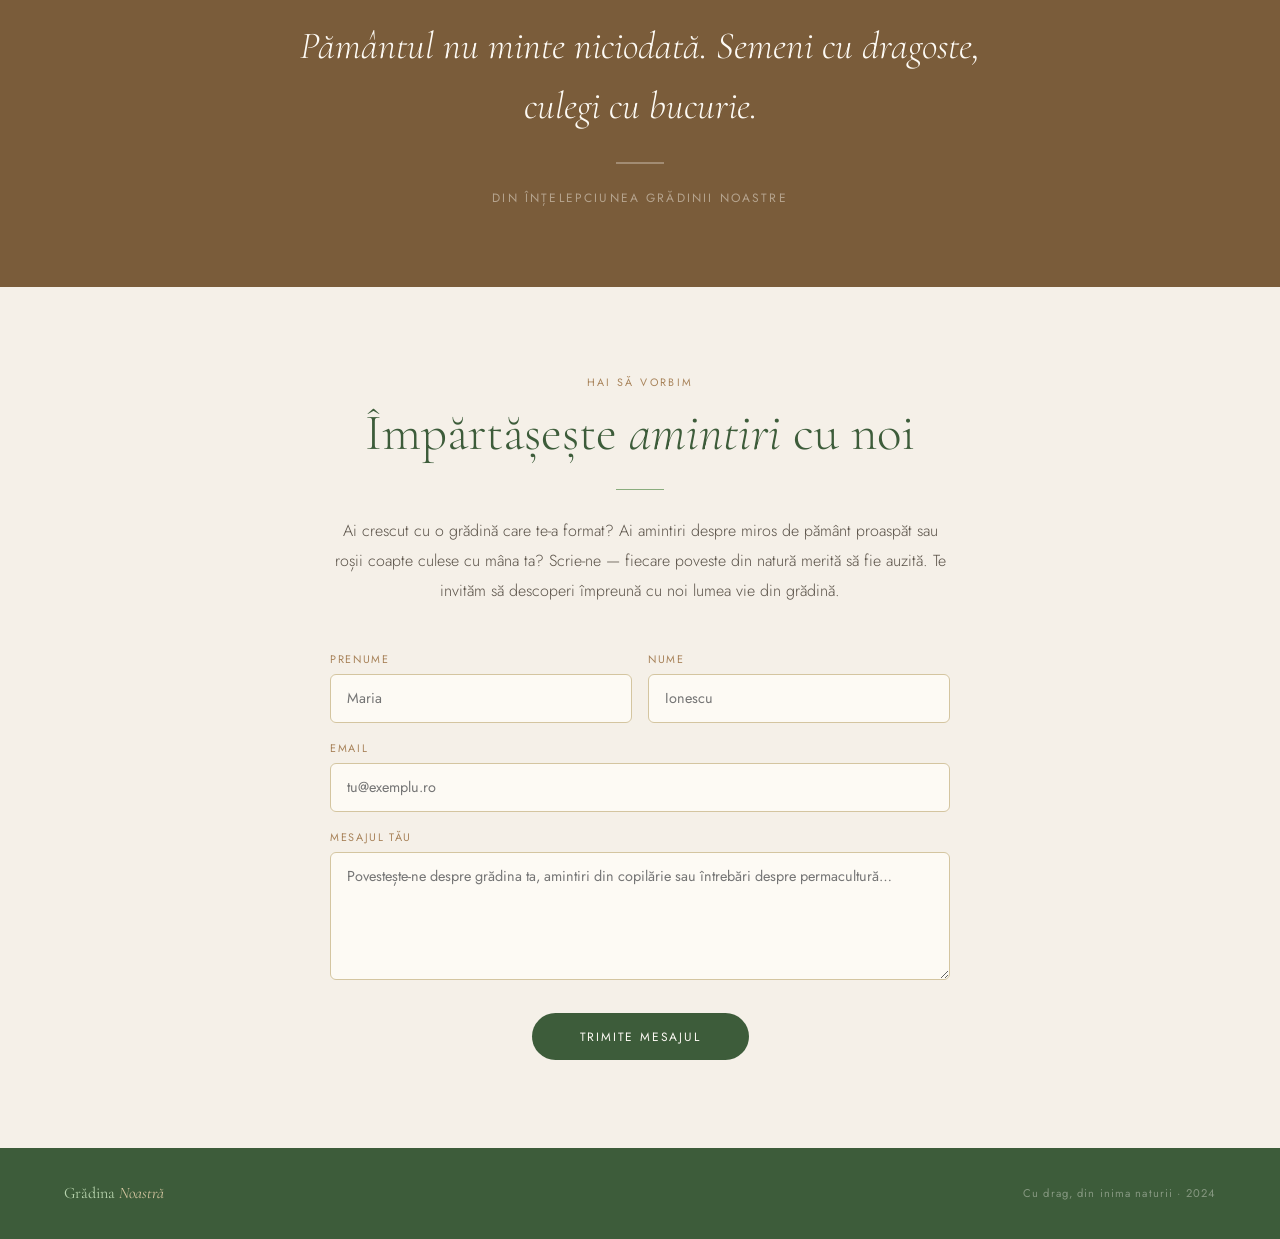
==== commit d8871ff0: "poze" ====
--- a/index.html
+++ b/index.html
@@ -174,10 +174,6 @@
 
     <div class="gallery-grid reveal" style="transition-delay:0.1s">
 
-      <div class="gallery-item g-large" onclick="openLightbox('images/poza1.jpeg')">
-        <img src="images/poza1.jpeg" alt="Casele și peisajul de munte" />
-        <div class="gallery-caption">Satul nostru în lumina amurgului</div>
-      </div>
 
       <div class="gallery-item" onclick="openLightbox('images/nucii.jpeg')">
         <img src="images/nucii.jpeg" alt="Grădina naturală cu pomi" />
@@ -198,19 +194,13 @@
         <img src="images/flori.jpeg" alt="Flori naturale în grădină" />
         <div class="gallery-caption">Flori sălbatice și culori naturale</div>
       </div>
-
-     <div class="gallery-item" onclick="openLightbox('images/cazemate.jpeg')">
-        <img src="images/cazemate.jpeg" alt="Jocul de iarna" />
-        <div class="gallery-caption">Imaginație și construcție</div>
-      </div>
-
-      <div class="gallery-item" onclick="openLightbox('images/la_rau.jpeg')">
-        <img src="images/la_rau.jpeg" alt="Dupa pesti" />
-        <div class="gallery-caption">Cercetand apa</div>
-      </div>
-
-
-    </div>
+      
+      <div class="gallery-item" onclick="openLightbox('images/fluture_pe_floare_mov.jpg')">
+         <img src="images/fluture_pe_floare_mov.jpg" alt="Fluture pe floare mov" />
+         <div class="gallery-caption">Un oaspete de vară</div>
+      </div>
+
+    
   </section>
 
   <!-- ─── LIGHTBOX ──────────────────────────────────────────────── -->
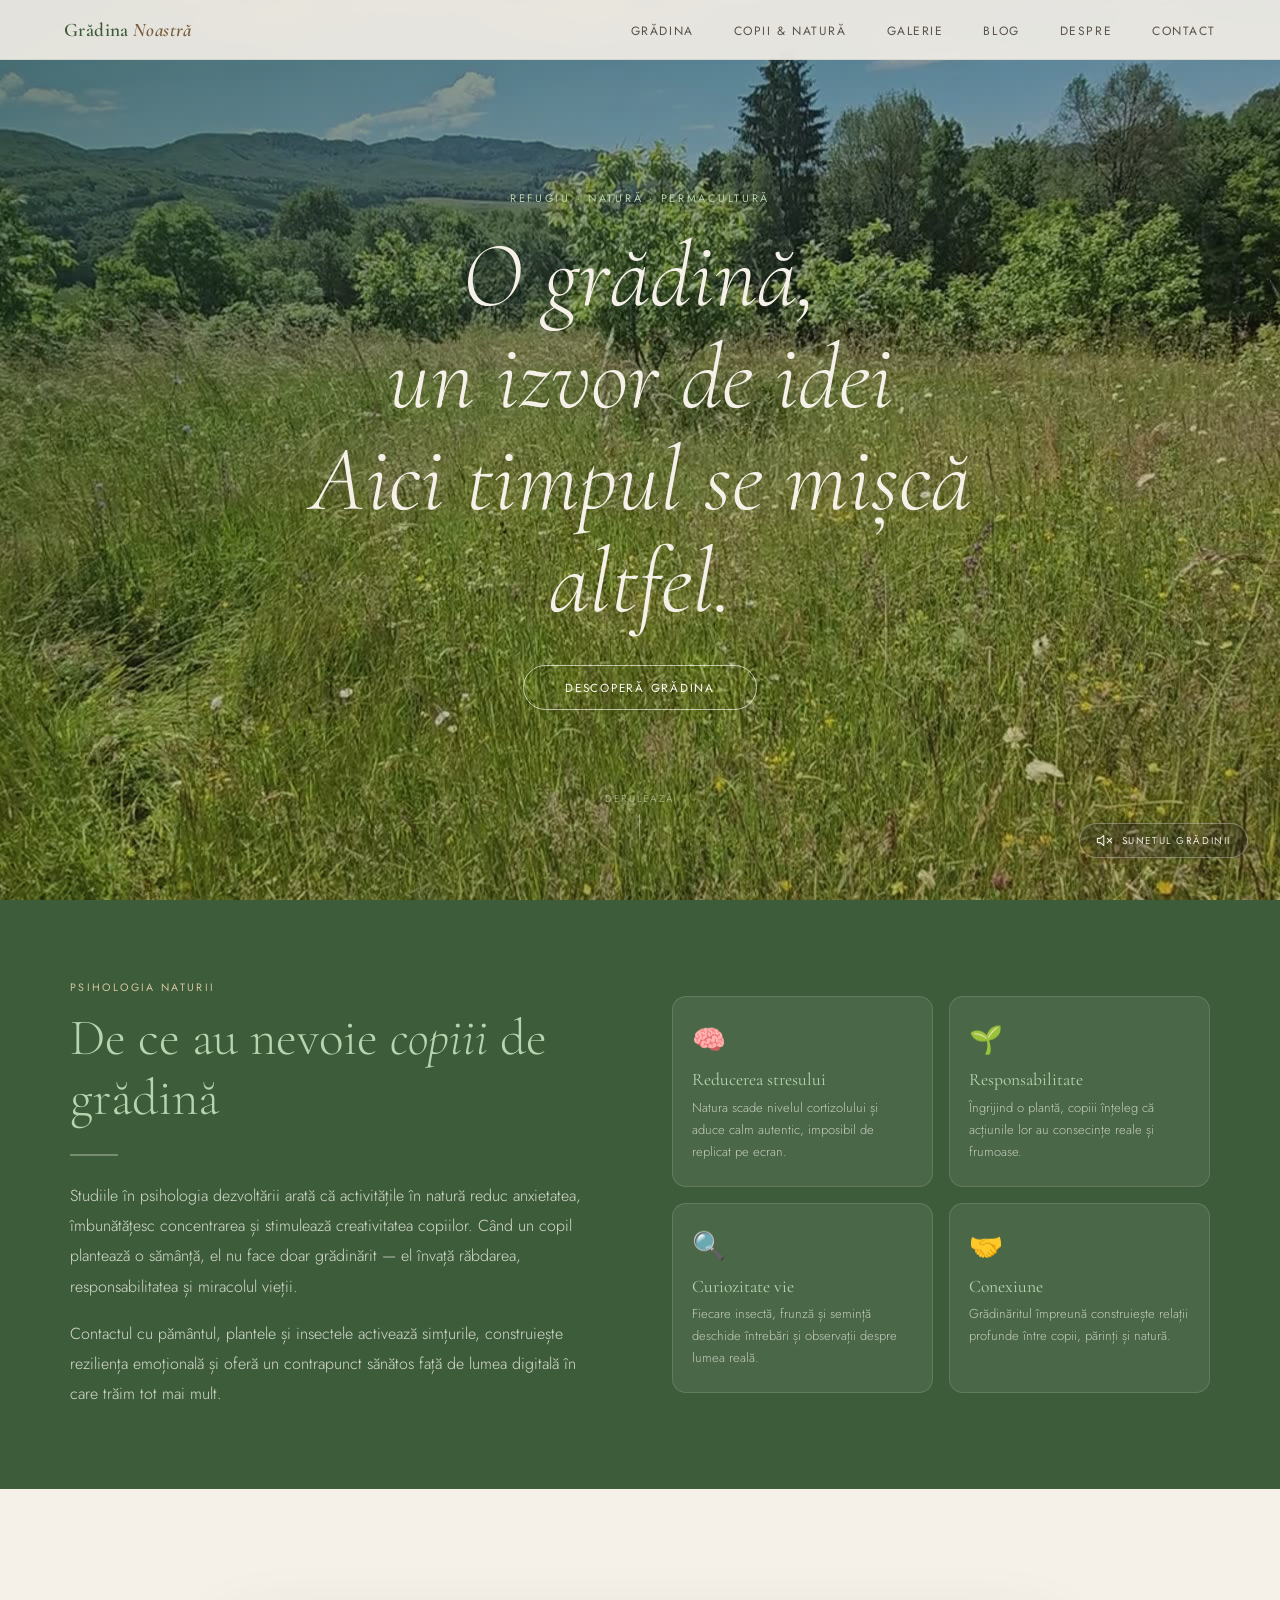
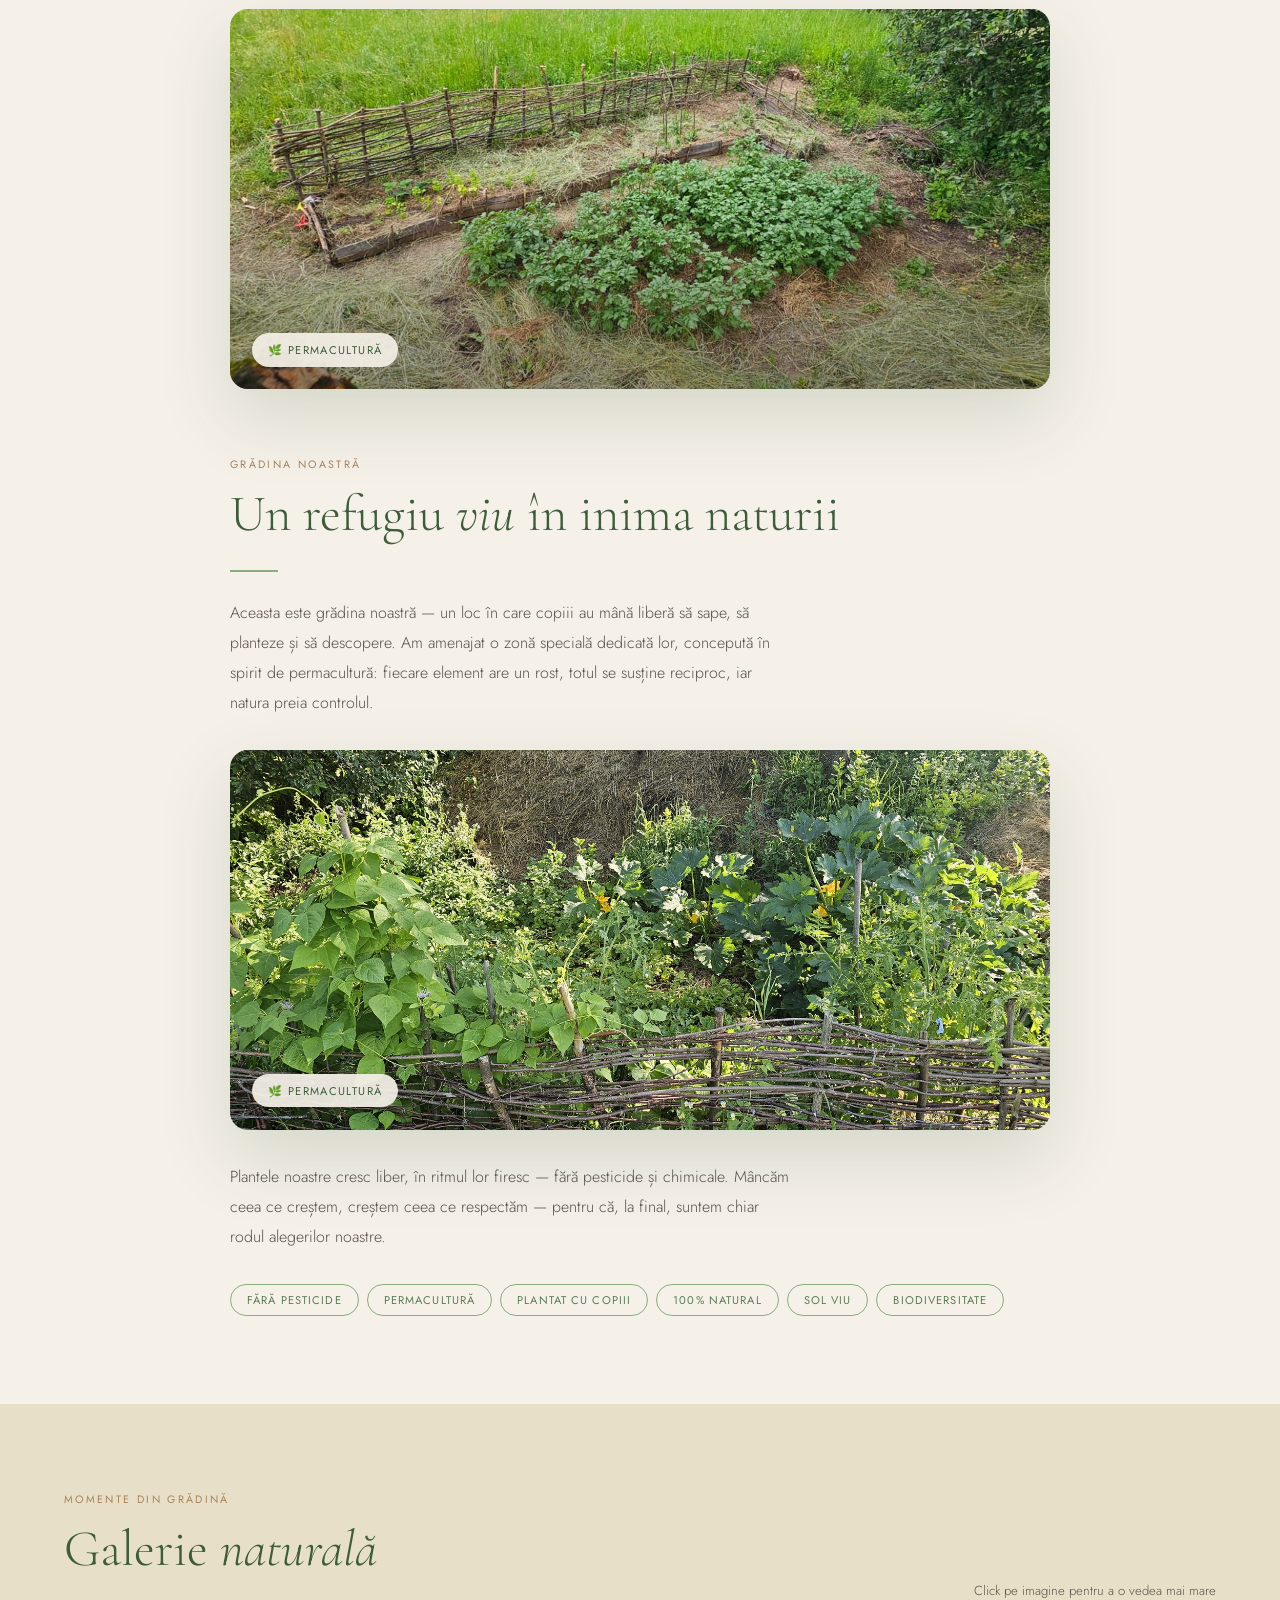
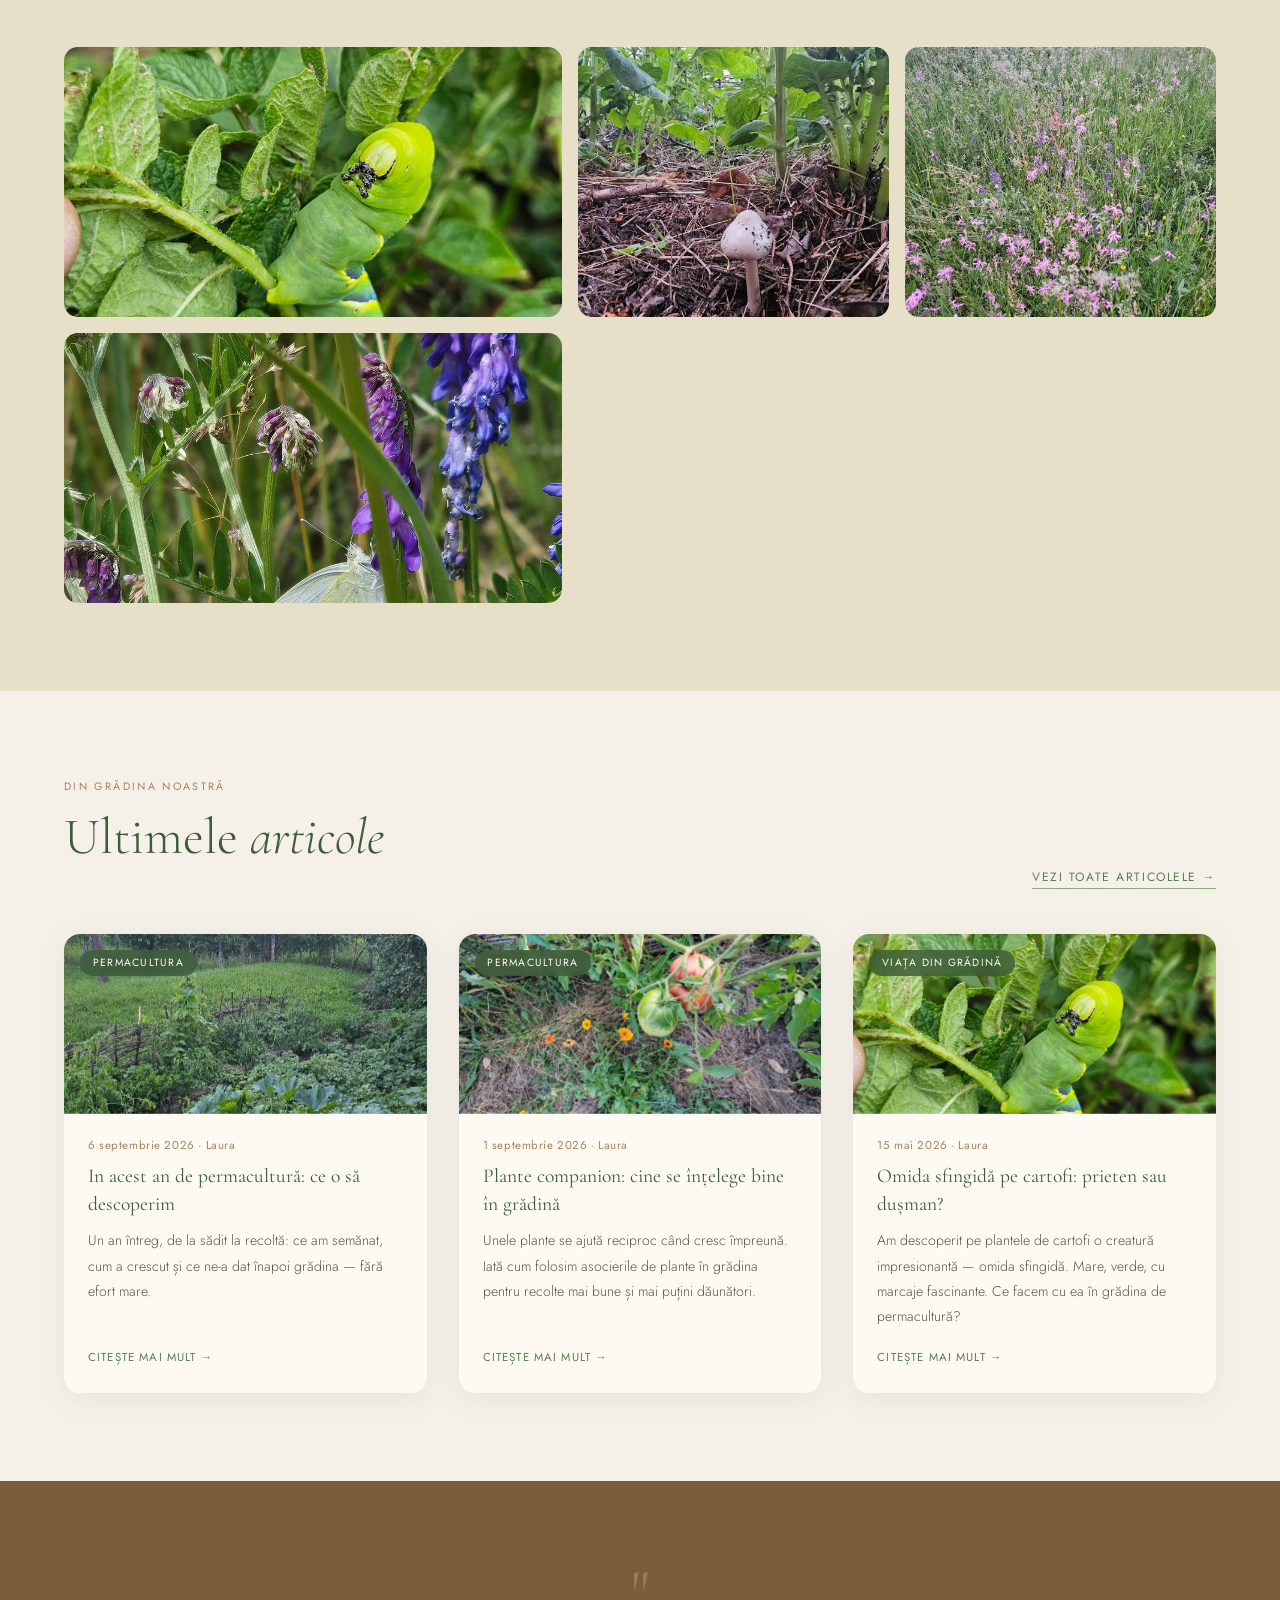
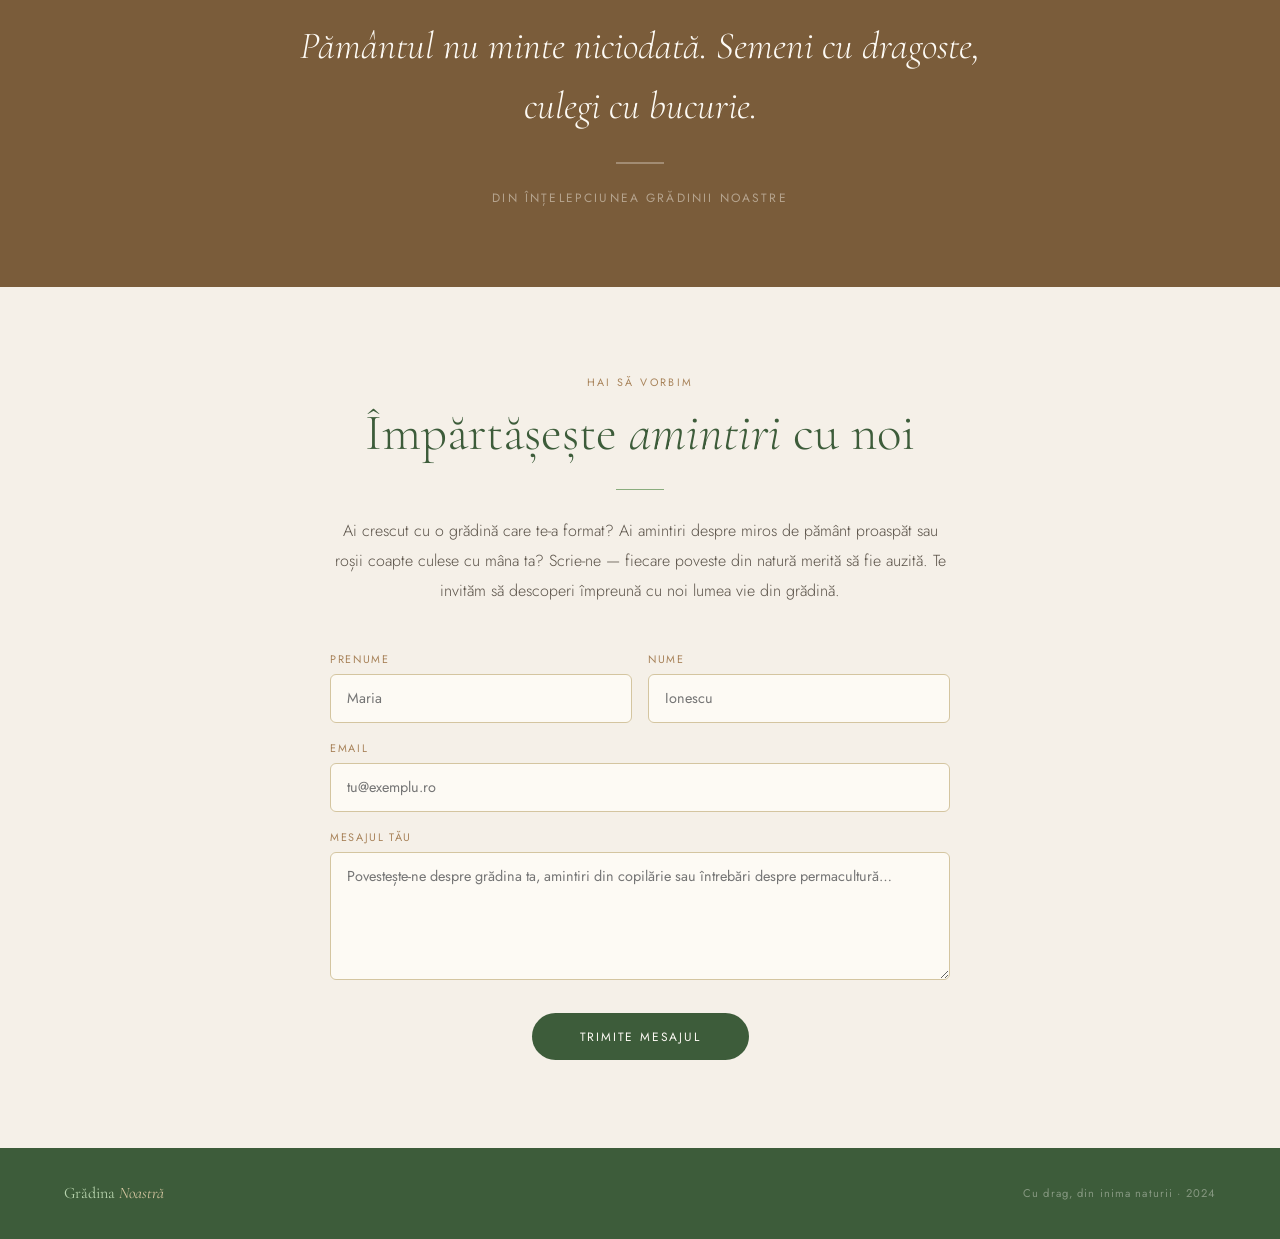
==== commit abd04742: "corectii" ====
--- a/index.html
+++ b/index.html
@@ -50,9 +50,11 @@
     </div>
     <div class="hero-content">
       <p class="hero-eyebrow">Refugiu · Natură · Permacultură</p>
-      <h1 class="hero-title">O grădină,<br><em>un izvor de idei</em></h1>
-      <p class="hero-text" style="font-family: 'Cormorant Garamond', Georgia, serif; font-weight: 300; font-size: clamp(1.3rem, 3.5vw, 1.9rem); line-height: 1.4; color: #f5f0e8;">
-         Aici timpul se mișcă altfel.
+      <h1 class="hero-title">
+          O grădină,<br>
+          un izvor de idei<br>
+          Aici timpul se mișcă altfel.
+       </h1>
       </p>
 
       <a href="#gradina" class="btn">Descoperă grădina</a>
@@ -141,6 +143,7 @@
 
     <div class="garden-photo">
       <img src="images/plante_inflorite.jpg" alt="Plante înflorite în grădina noastră">
+      <div class="garden-badge">🌿 Permacultură</div>
     </div>
 
     <p class="section-body">
@@ -174,11 +177,6 @@
 
     <div class="gallery-grid reveal" style="transition-delay:0.1s">
 
-
-      <div class="gallery-item" onclick="openLightbox('images/nucii.jpeg')">
-        <img src="images/nucii.jpeg" alt="Grădina naturală cu pomi" />
-        <div class="gallery-caption">Mica livada cu nuci</div>
-      </div>
 
       <div class="gallery-item" onclick="openLightbox('images/omida.jpeg')">
         <img src="images/omida.jpeg" alt="Omidă vie pe plante de roșii" />
--- a/css/style.css
+++ b/css/style.css
@@ -679,3 +679,68 @@
   .sound-toggle { right: 1rem; bottom: 1.6rem; padding: 0.5rem; }
   .sound-toggle .sound-label { display: none; }
 }
+/* ─── Poze mărite la click ─────────────────────── */
+.article-content img { cursor: zoom-in; transition: filter 0.25s ease; }
+.article-content img:hover { filter: brightness(1.07); }
+
+.lightbox {
+  position: fixed;
+  inset: 0;
+  z-index: 999;
+  background: rgba(20, 18, 14, 0.93);
+  display: flex;
+  align-items: center;
+  justify-content: center;
+  padding: 3vh 3vw;
+  opacity: 0;
+  pointer-events: none;
+  transition: opacity 0.3s ease;
+  cursor: zoom-out;
+}
+
+.lightbox.open { opacity: 1; pointer-events: auto; }
+
+.lightbox img {
+  max-width: 100%;
+  max-height: 94vh;
+  border-radius: 10px;
+  box-shadow: 0 20px 60px rgba(0, 0, 0, 0.5);
+}
+
+.lightbox-close {
+  position: absolute;
+  top: 1rem;
+  right: 1.4rem;
+  background: none;
+  border: none;
+  color: rgba(253, 250, 244, 0.85);
+  font-size: 2.2rem;
+  line-height: 1;
+  cursor: pointer;
+}
+/* ─── Galerii în articole ──────────────────────── */
+.article-content .galerie {
+  display: grid;
+  grid-template-columns: repeat(auto-fill, minmax(140px, 1fr));
+  gap: 10px;
+  margin: 1.5rem 0;
+}
+.article-content .galerie figure { margin: 0; text-align: center; }
+.article-content .galerie img {
+  width: 100%;
+  height: 150px;
+  object-fit: cover;
+  border-radius: 10px;
+}
+.article-content .galerie figcaption {
+  font-size: 0.8rem;
+  margin-top: 4px;
+  opacity: 0.75;
+}
+/* ─── Titlul din hero: tot crem, tot italic ────── */
+.hero-title,
+.hero-title em {
+  color: #f5f0e8;
+  font-style: italic;
+}
+
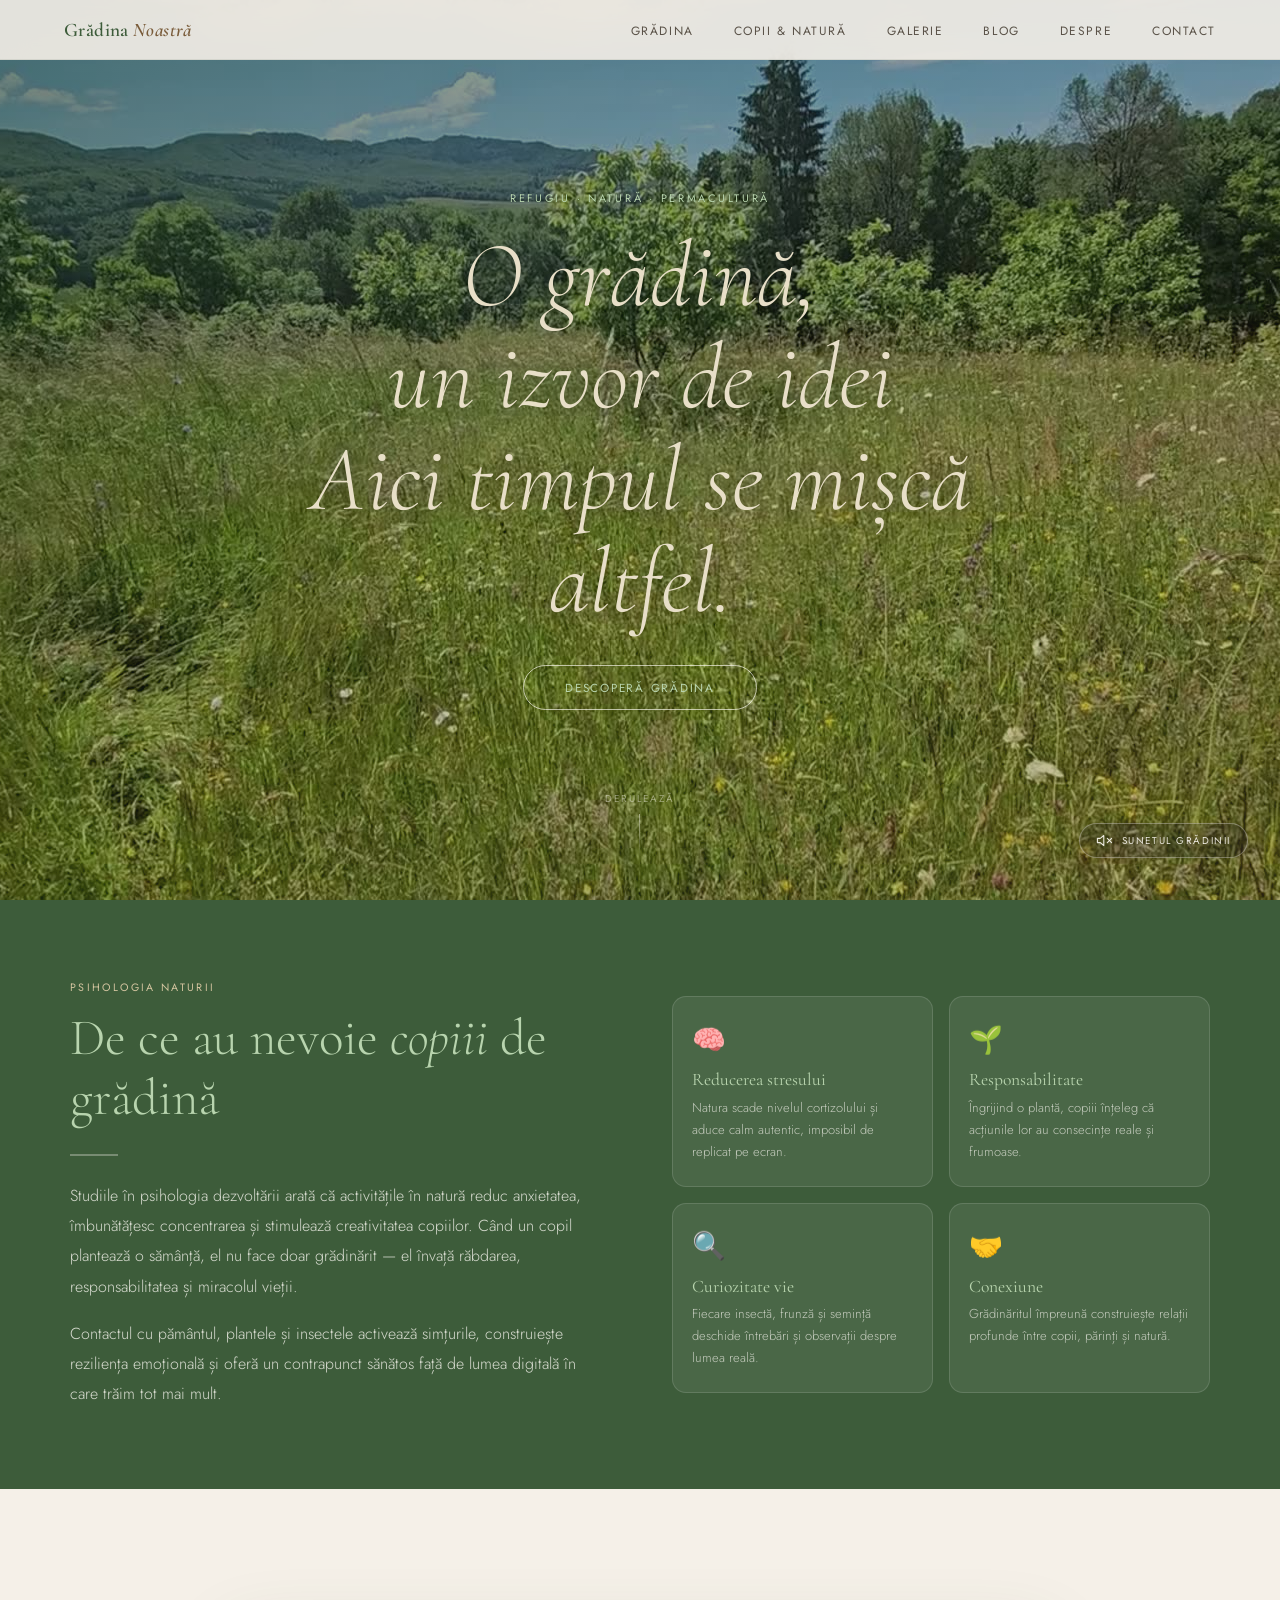
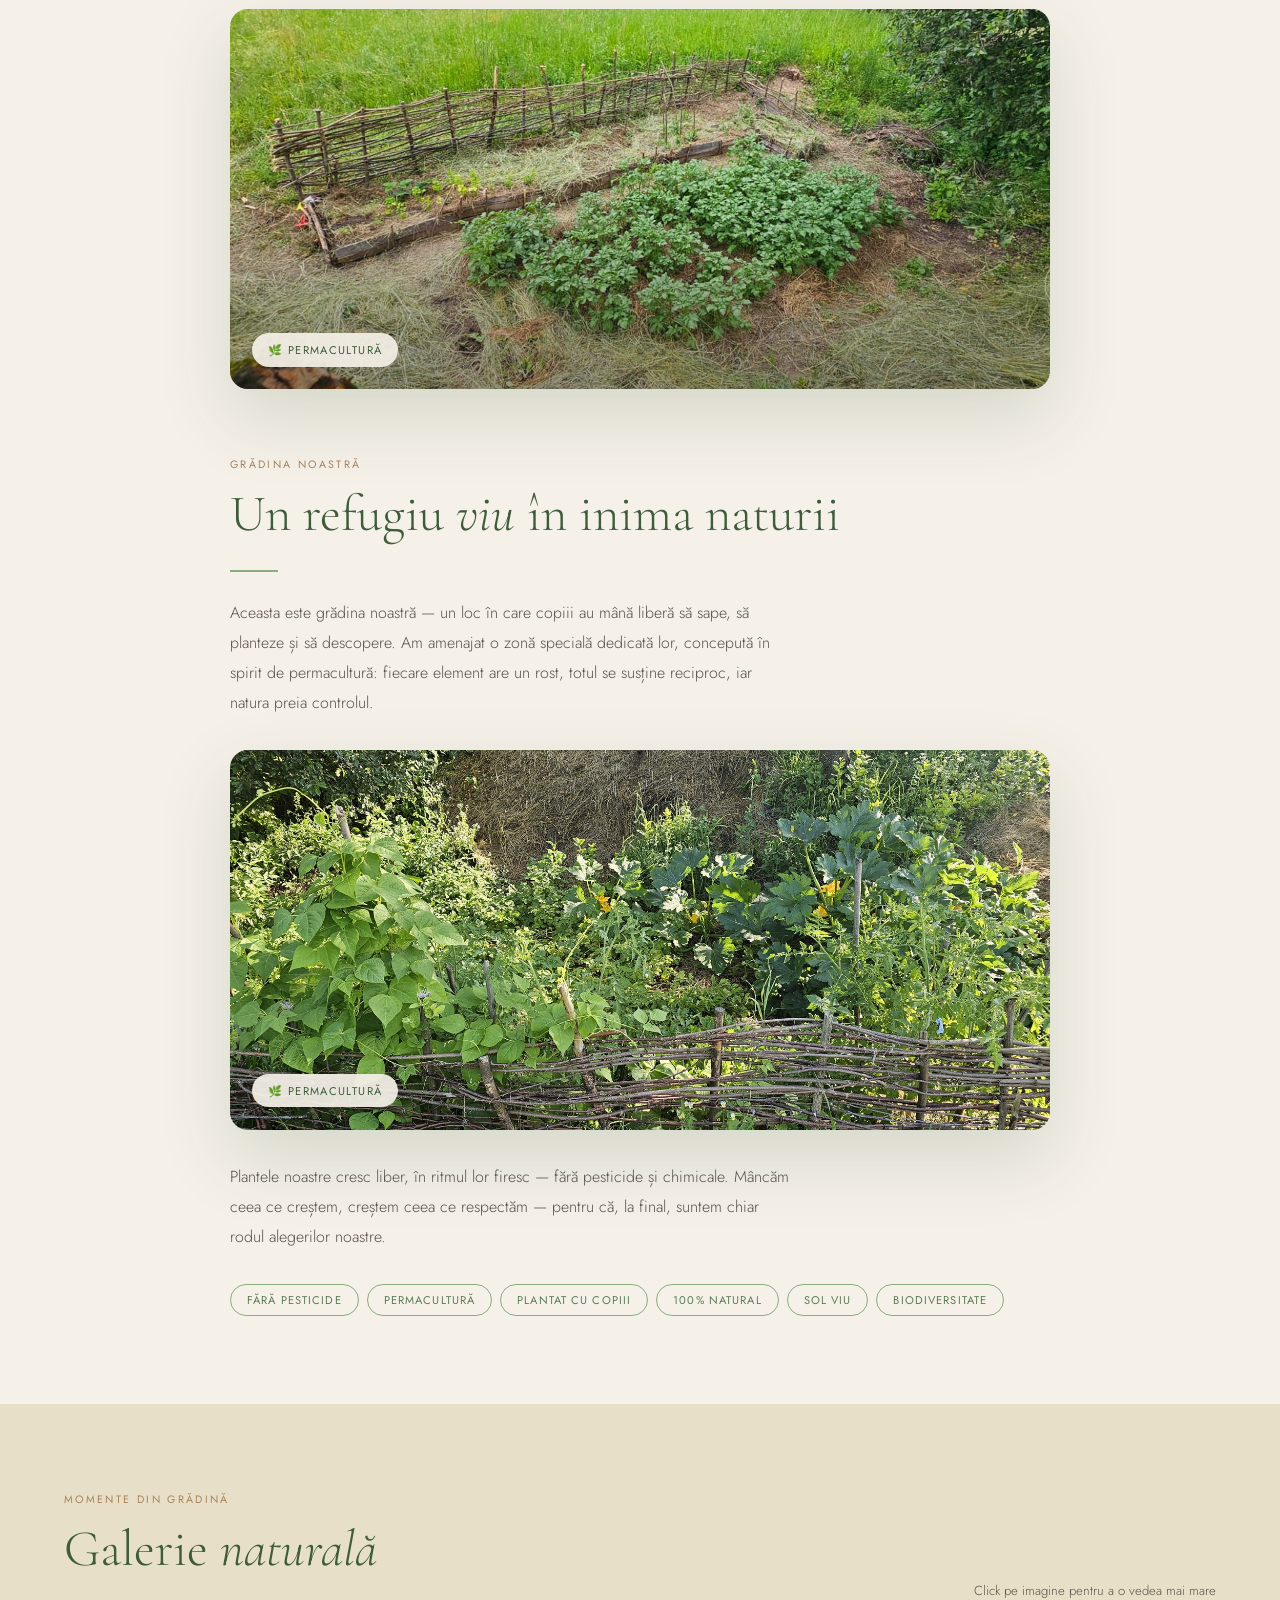
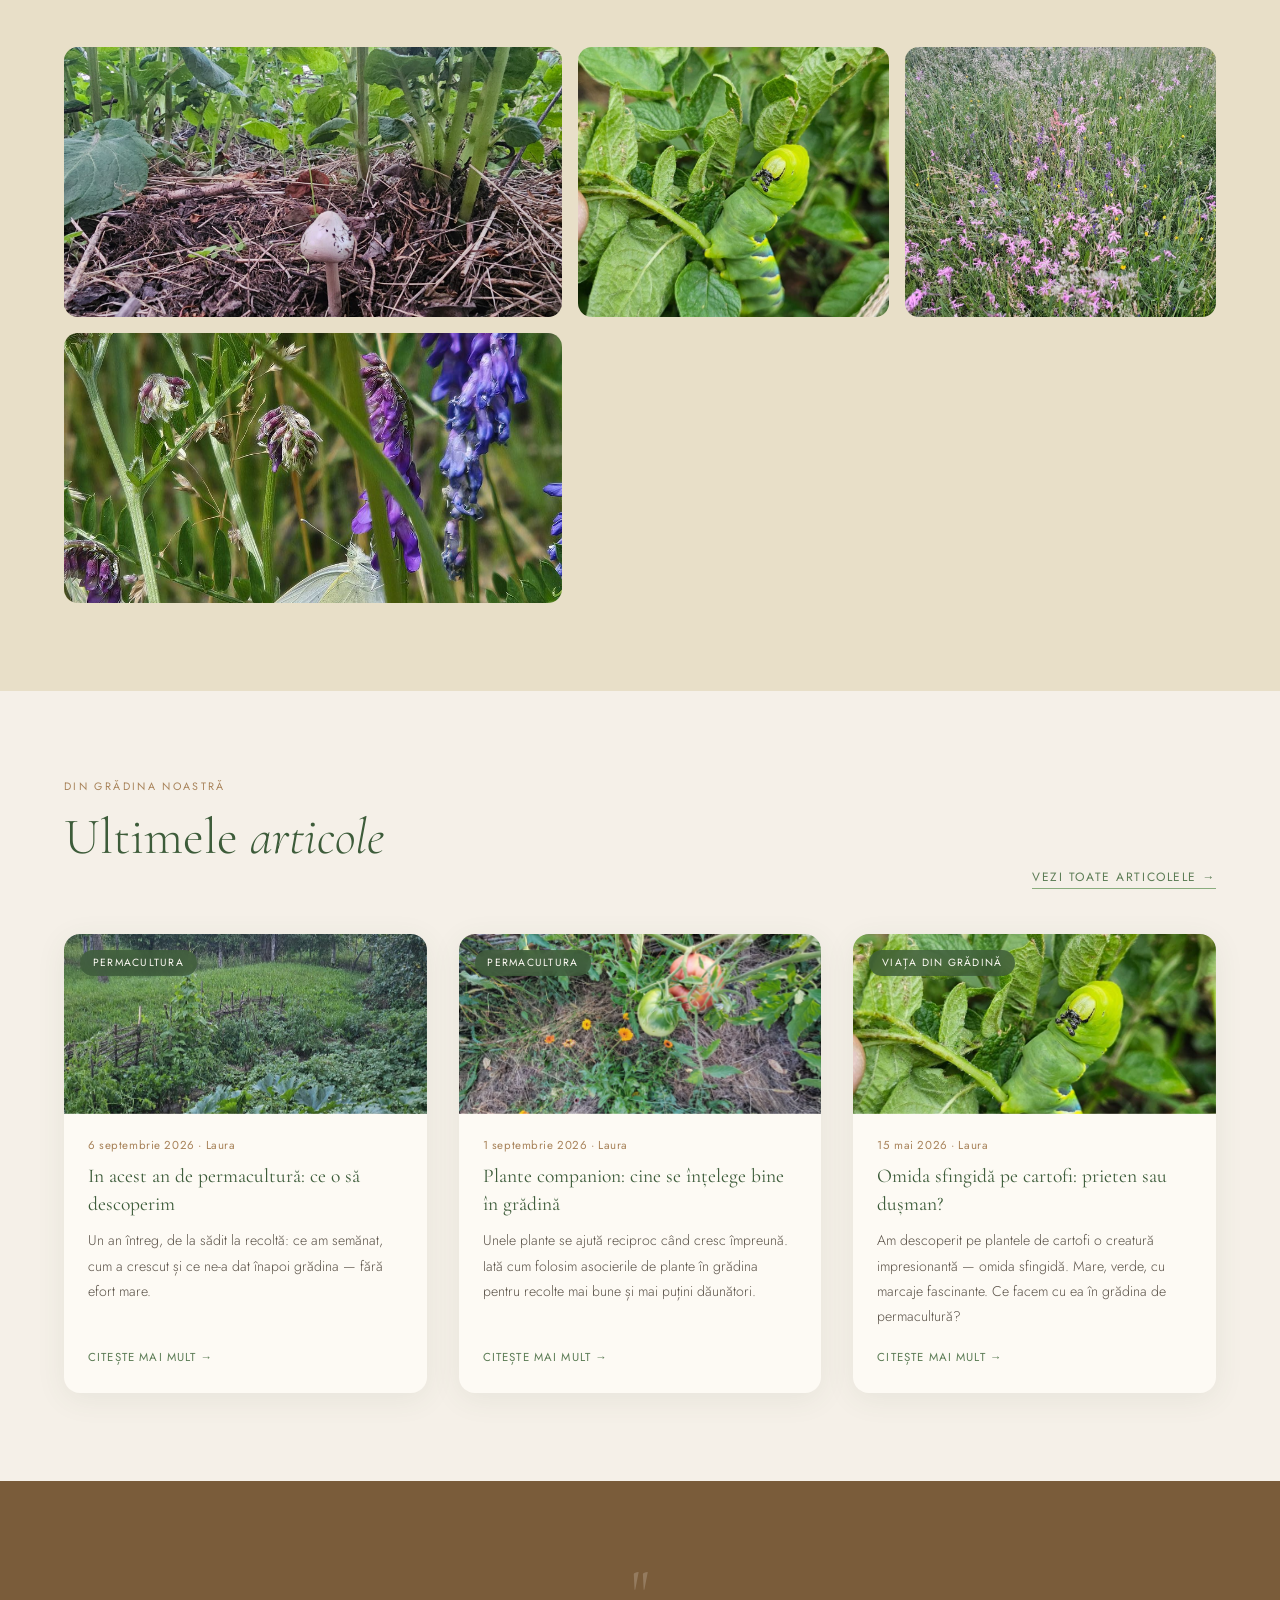
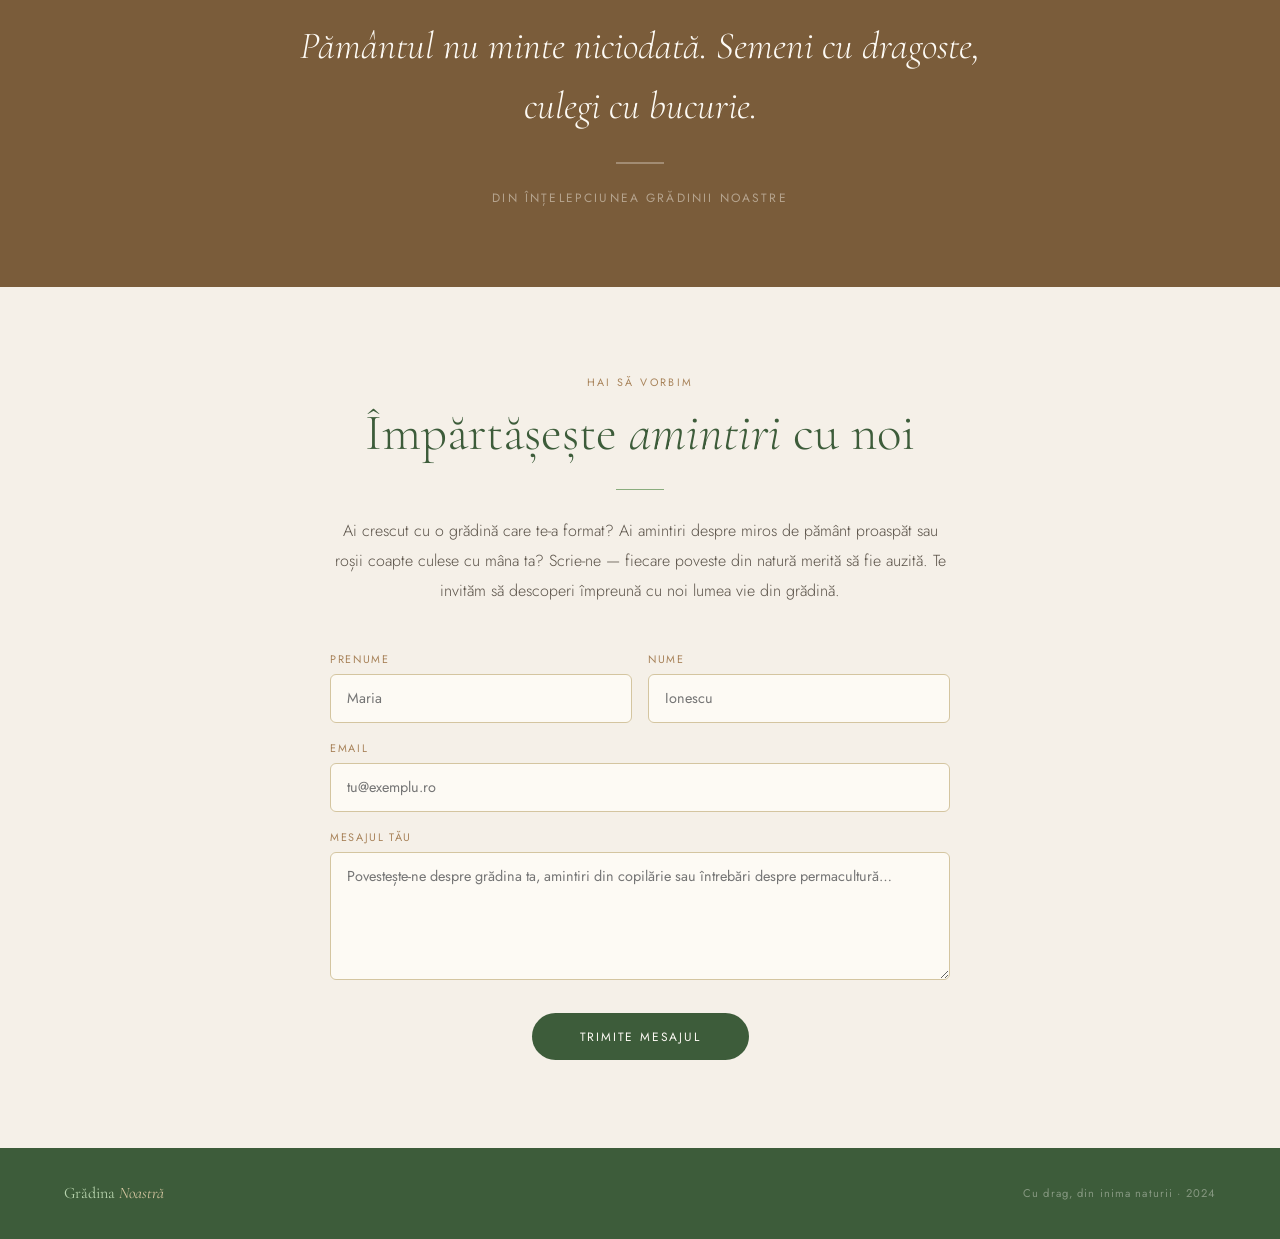
==== commit 78e01537: "corectii" ====
--- a/index.html
+++ b/index.html
@@ -177,15 +177,14 @@
 
     <div class="gallery-grid reveal" style="transition-delay:0.1s">
 
+      <div class="gallery-item" onclick="openLightbox('images/ciuperca.jpeg')">
+        <img src="images/ciuperca.jpeg" alt="Ciuperca din grădină" />
+        <div class="gallery-caption">Ciuperca din grădină</div>
+      </div>
 
       <div class="gallery-item" onclick="openLightbox('images/omida.jpeg')">
         <img src="images/omida.jpeg" alt="Omidă vie pe plante de roșii" />
         <div class="gallery-caption">Viața mică din grădină</div>
-      </div>
-
-      <div class="gallery-item" onclick="openLightbox('images/ciuperca.jpeg')">
-        <img src="images/ciuperca.jpeg" alt="Ciuperca din grădină" />
-        <div class="gallery-caption">Ciuperca din grădină</div>
       </div>
 
        <div class="gallery-item" onclick="openLightbox('images/flori.jpeg')">
--- a/css/style.css
+++ b/css/style.css
@@ -737,10 +737,16 @@
   margin-top: 4px;
   opacity: 0.75;
 }
-/* ─── Titlul din hero: tot crem, tot italic ────── */
+/* ─── Titlul din hero ──────────────────────────── */
 .hero-title,
 .hero-title em {
-  color: #f5f0e8;
+  color: #e8dfc8;
   font-style: italic;
 }
 
+.hero-title {
+  text-shadow: 0 2px 18px rgba(30, 28, 22, 0.55);
+}
+.hero-content .btn {
+  color: var(--green-4);
+}
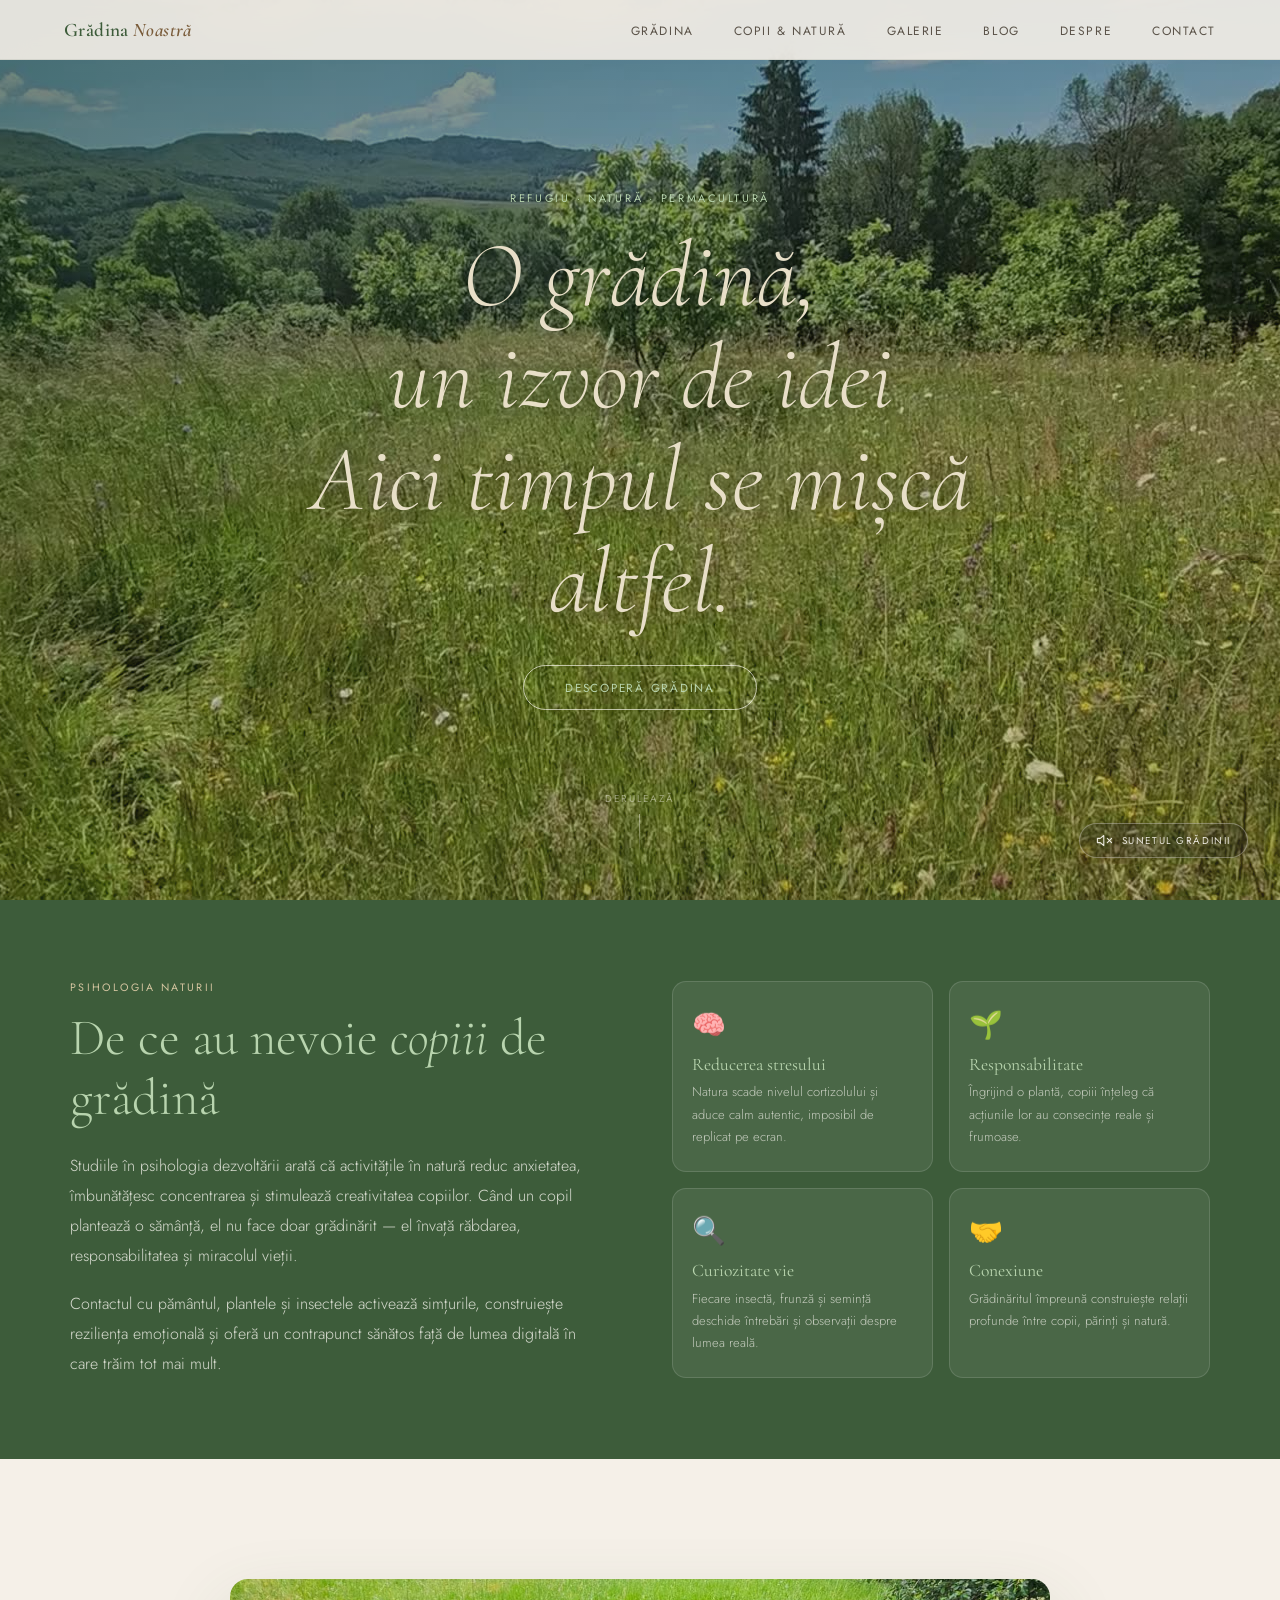
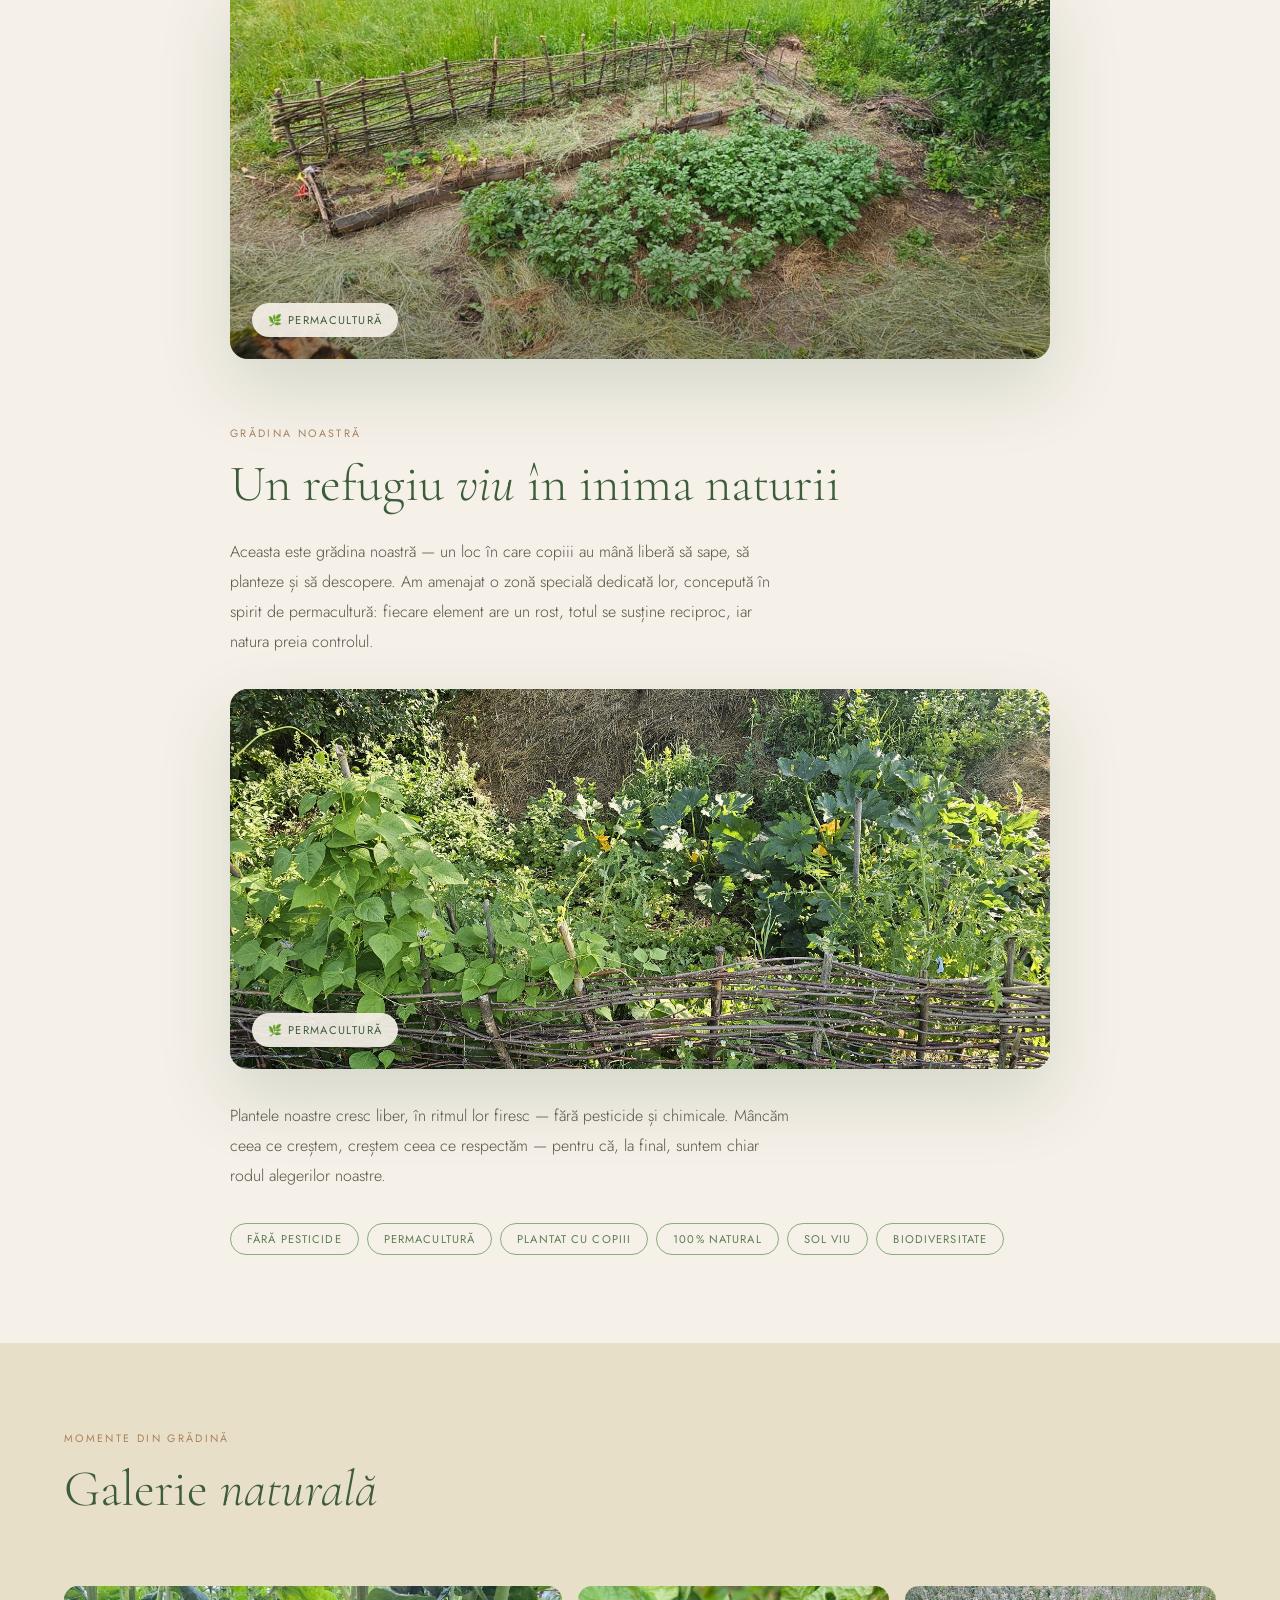
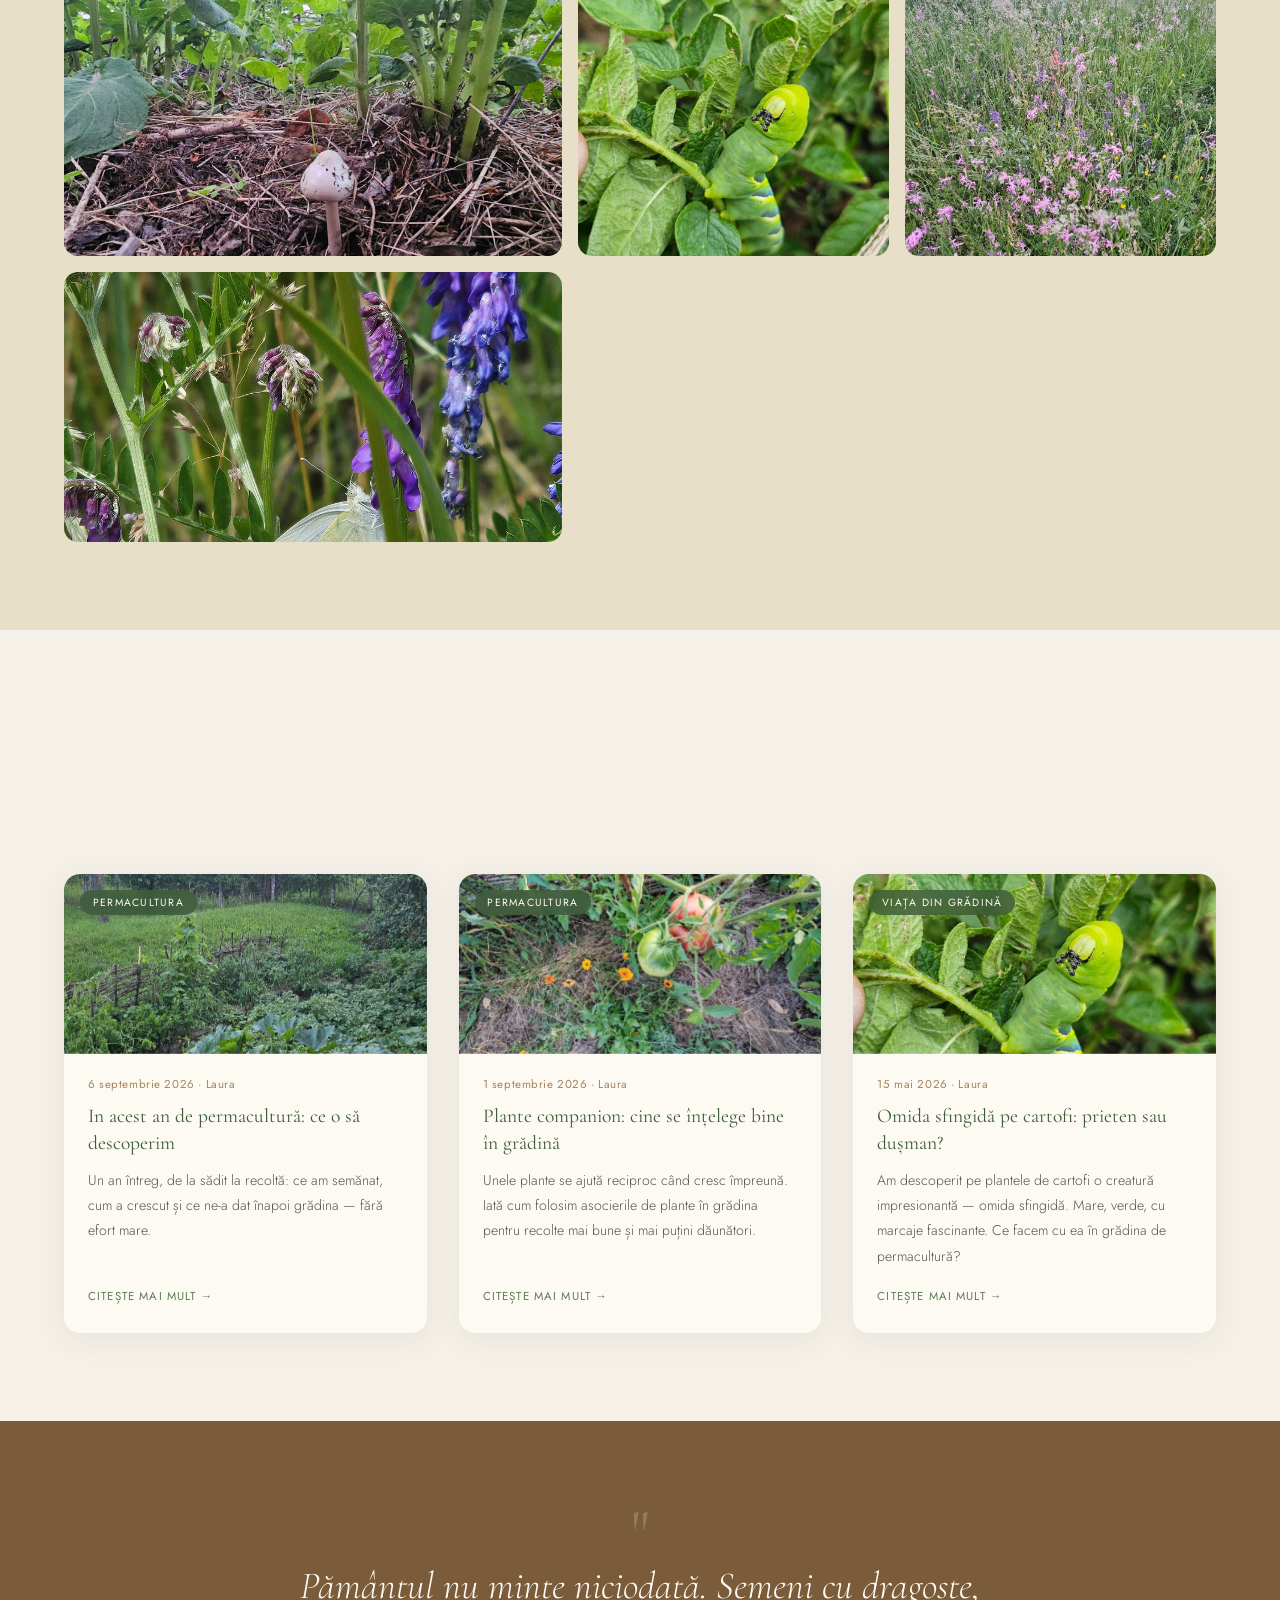
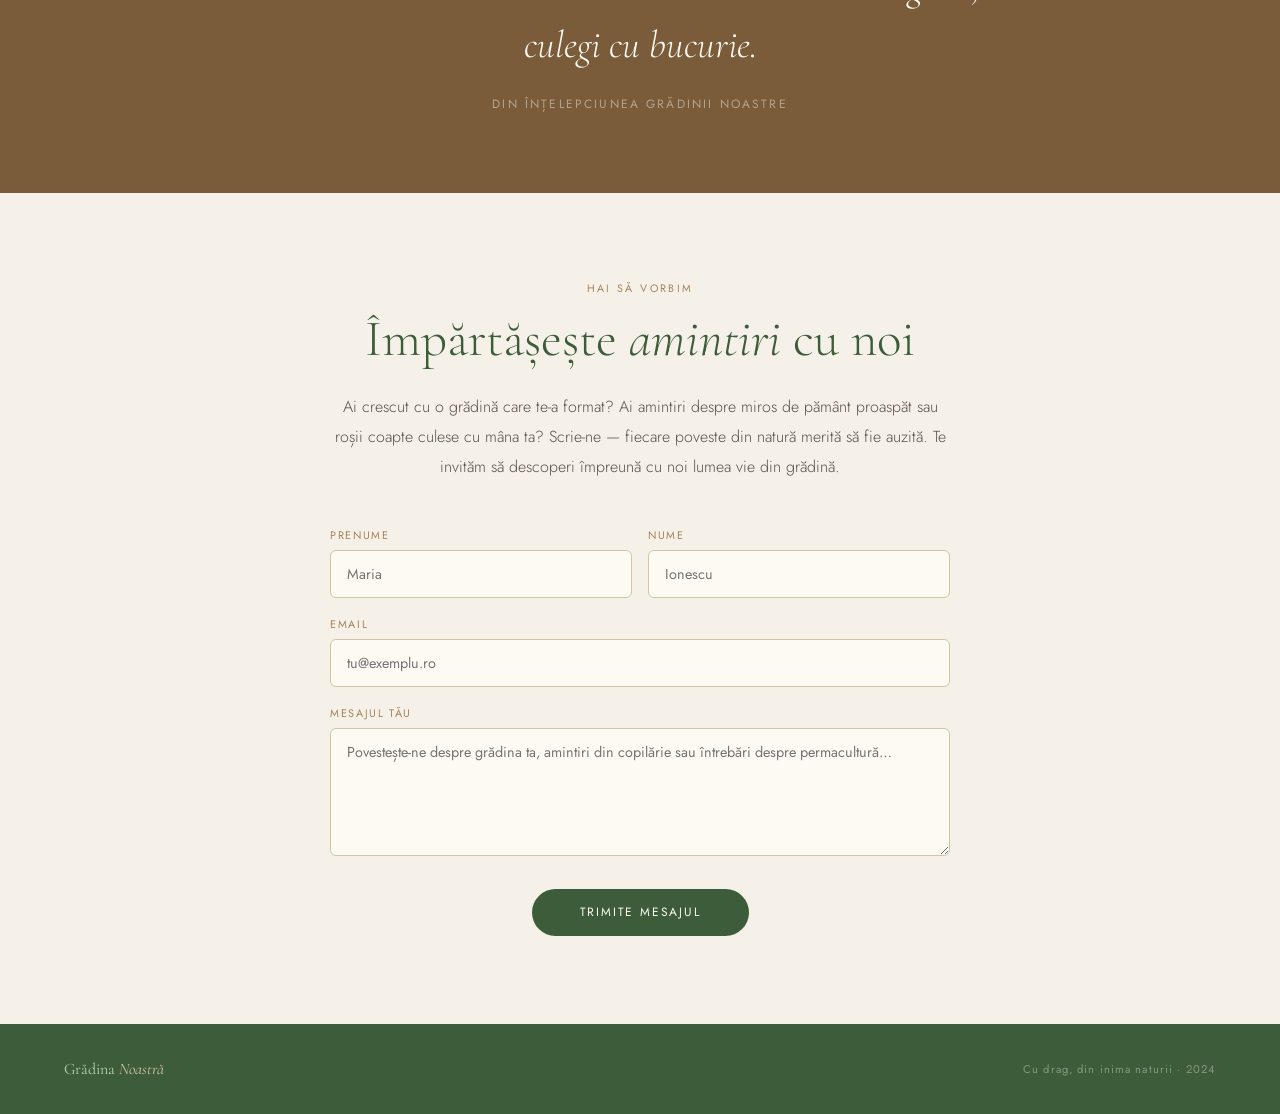
==== commit ed5dde76: "corectii" ====
--- a/index.html
+++ b/index.html
@@ -171,7 +171,6 @@
         <h2 class="section-title">Galerie <em>naturală</em></h2>
       </div>
       <p style="font-size:0.82rem;color:var(--text-lt);font-weight:300;max-width:260px;text-align:right;line-height:1.7">
-        Click pe imagine pentru a o vedea mai mare
       </p>
     </div>
 
--- a/css/style.css
+++ b/css/style.css
@@ -749,4 +749,10 @@
 }
 .hero-content .btn {
   color: var(--green-4);
-}+}
+.gallery-item img {
+  width: 100%;
+  height: 100%;
+  object-fit: cover;
+}
+.divider { display: none; }
